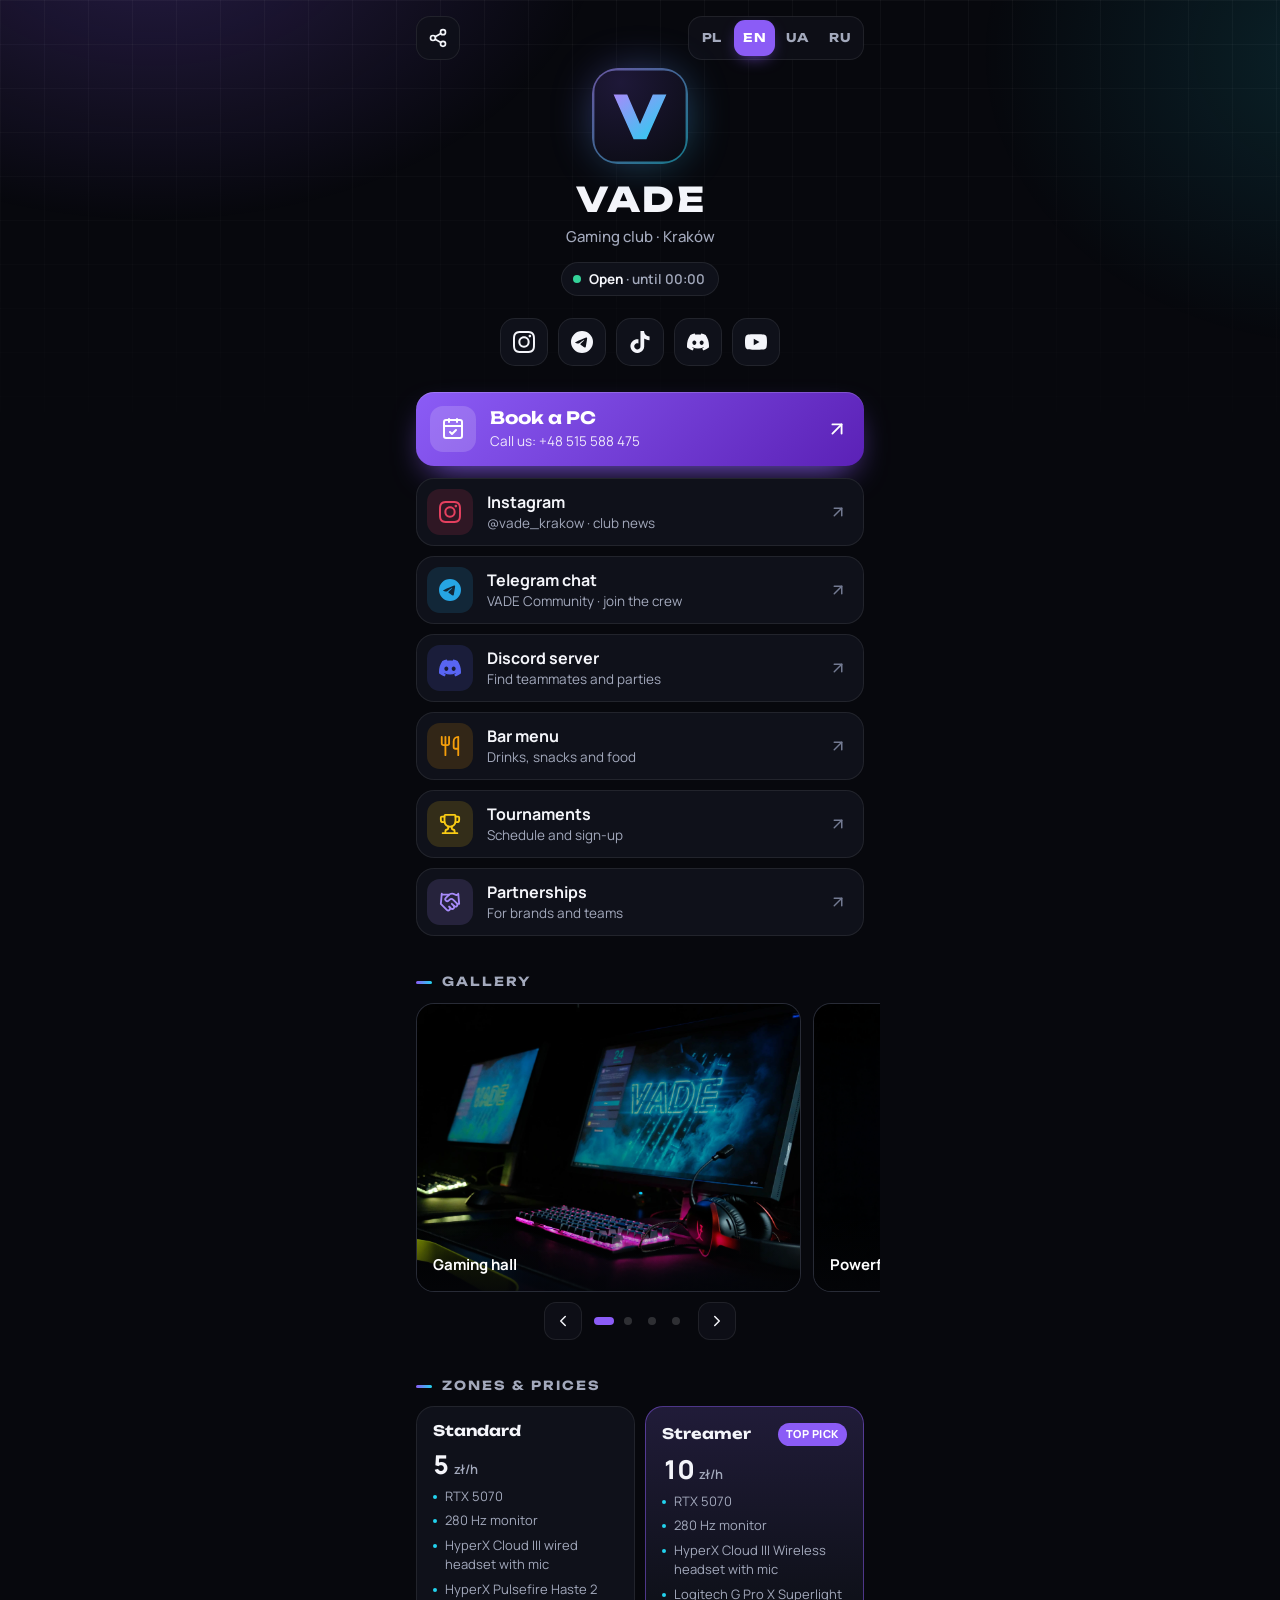
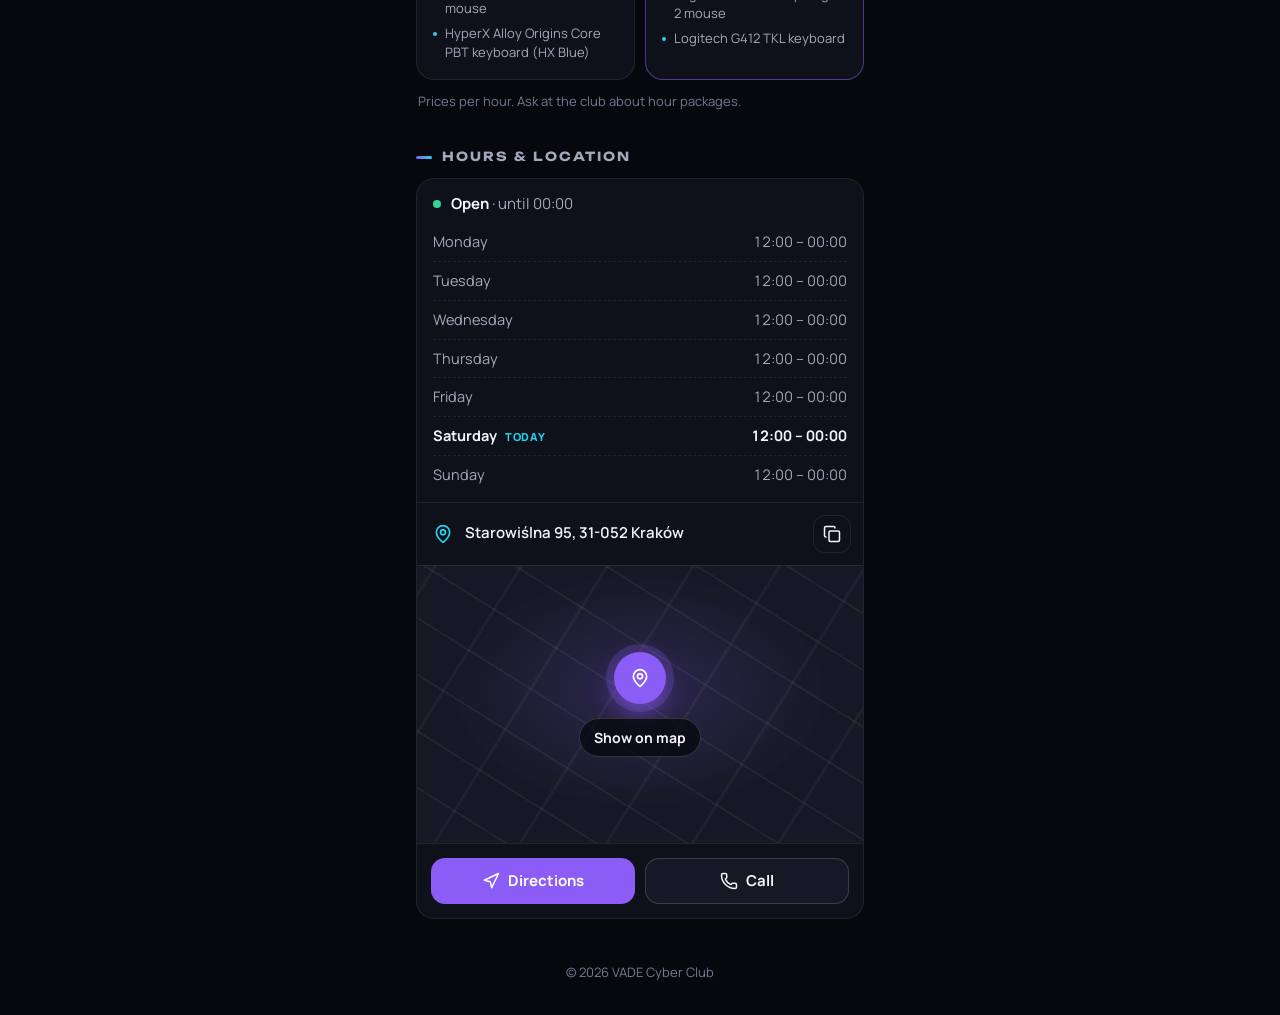
==== vade/index.html @ c02c7062 "Update README, HTML, and CSS for full site button; modify domain links and add club video" ====
<!doctype html>
<html lang="pl">
<head>
  <meta charset="utf-8">
  <meta name="viewport" content="width=device-width, initial-scale=1, viewport-fit=cover">

  <!-- Назва й опис для Google та прев'ю посилань — польською, основною мовою сайту.
       Після вибору іншої мови назва вкладки змінюється сама (тексти — у config.js).
       Домен: vade-cyberclub.pages.dev (4 місця: canonical, og:url, og:image, twitter:image) -->
  <title>VADE Cyber Club — klub gamingowy w Krakowie</title>
  <meta name="description" content="VADE Cyber Club — gaming, e-sport i rywalizacja w centrum Krakowa. Mocne PC, świetna atmosfera i miejsce stworzone dla graczy. Starowiślna 95, Kraków.">
  <link rel="canonical" href="https://vade-cyberclub.pages.dev/">
  <meta name="theme-color" content="#07080d">
  <meta name="color-scheme" content="dark">

  <!-- Open Graph: прев'ю в Telegram, Instagram, Facebook, Viber. Адреси мають бути повними (https://...) -->
  <meta property="og:type" content="website">
  <meta property="og:site_name" content="VADE Cyber Club">
  <meta property="og:locale" content="pl_PL">
  <meta property="og:locale:alternate" content="en_GB">
  <meta property="og:locale:alternate" content="uk_UA">
  <meta property="og:locale:alternate" content="ru_RU">
  <meta property="og:title" content="VADE Cyber Club — klub gamingowy w Krakowie">
  <meta property="og:description" content="Gaming, e-sport i rywalizacja w centrum Krakowa. Mocne PC i świetna atmosfera. Starowiślna 95, Kraków.">
  <meta property="og:url" content="https://vade-cyberclub.pages.dev/">
  <meta property="og:image" content="https://vade-cyberclub.pages.dev/assets/og-image.png">
  <meta property="og:image:width" content="1200">
  <meta property="og:image:height" content="630">
  <meta property="og:image:alt" content="VADE Cyber Club · Kraków, Starowiślna 95">
  <meta name="twitter:card" content="summary_large_image">
  <meta name="twitter:title" content="VADE Cyber Club — klub gamingowy w Krakowie">
  <meta name="twitter:description" content="Gaming, e-sport i rywalizacja w centrum Krakowa. Mocne PC i świetna atmosfera. Starowiślna 95, Kraków.">
  <meta name="twitter:image" content="https://vade-cyberclub.pages.dev/assets/og-image.png">

  <link rel="icon" href="assets/favicon.svg" type="image/svg+xml">
  <link rel="icon" href="assets/favicon-32.png" type="image/png" sizes="32x32">
  <link rel="apple-touch-icon" href="assets/apple-touch-icon.png">

  <!-- PWA: сторінку можна «встановити» на телефон як застосунок, вона відкривається й без інтернету (sw.js) -->
  <link rel="manifest" href="manifest.json">
  <meta name="application-name" content="VADE">
  <meta name="mobile-web-app-capable" content="yes">
  <meta name="apple-mobile-web-app-capable" content="yes">
  <meta name="apple-mobile-web-app-title" content="VADE">
  <meta name="apple-mobile-web-app-status-bar-style" content="black">

  <link rel="preconnect" href="https://fonts.googleapis.com">
  <link rel="preconnect" href="https://fonts.gstatic.com" crossorigin>
  <link rel="stylesheet" href="https://fonts.googleapis.com/css2?family=Manrope:wght@400;500;600;700;800&family=Unbounded:wght@600;700;800&display=swap">
  <link rel="stylesheet" href="styles.css">

  <script src="config.js" defer></script>
  <script src="app.js" defer></script>
</head>
<body>
  <!-- Іконки: Simple Icons (CC0) та Lucide (ISC) -->
  <svg class="sprite" xmlns="http://www.w3.org/2000/svg" aria-hidden="true" focusable="false">
    <symbol id="i-discord" viewBox="0 0 24 24"><path fill="currentColor" d="M20.317 4.3698a19.7913 19.7913 0 00-4.8851-1.5152.0741.0741 0 00-.0785.0371c-.211.3753-.4447.8648-.6083 1.2495-1.8447-.2762-3.68-.2762-5.4868 0-.1636-.3933-.4058-.8742-.6177-1.2495a.077.077 0 00-.0785-.037 19.7363 19.7363 0 00-4.8852 1.515.0699.0699 0 00-.0321.0277C.5334 9.0458-.319 13.5799.0992 18.0578a.0824.0824 0 00.0312.0561c2.0528 1.5076 4.0413 2.4228 5.9929 3.0294a.0777.0777 0 00.0842-.0276c.4616-.6304.8731-1.2952 1.226-1.9942a.076.076 0 00-.0416-.1057c-.6528-.2476-1.2743-.5495-1.8722-.8923a.077.077 0 01-.0076-.1277c.1258-.0943.2517-.1923.3718-.2914a.0743.0743 0 01.0776-.0105c3.9278 1.7933 8.18 1.7933 12.0614 0a.0739.0739 0 01.0785.0095c.1202.099.246.1981.3728.2924a.077.077 0 01-.0066.1276 12.2986 12.2986 0 01-1.873.8914.0766.0766 0 00-.0407.1067c.3604.698.7719 1.3628 1.225 1.9932a.076.076 0 00.0842.0286c1.961-.6067 3.9495-1.5219 6.0023-3.0294a.077.077 0 00.0313-.0552c.5004-5.177-.8382-9.6739-3.5485-13.6604a.061.061 0 00-.0312-.0286zM8.02 15.3312c-1.1825 0-2.1569-1.0857-2.1569-2.419 0-1.3332.9555-2.4189 2.157-2.4189 1.2108 0 2.1757 1.0952 2.1568 2.419 0 1.3332-.9555 2.4189-2.1569 2.4189zm7.9748 0c-1.1825 0-2.1569-1.0857-2.1569-2.419 0-1.3332.9554-2.4189 2.1569-2.4189 1.2108 0 2.1757 1.0952 2.1568 2.419 0 1.3332-.946 2.4189-2.1568 2.4189Z"/></symbol>
    <symbol id="i-facebook" viewBox="0 0 24 24"><path fill="currentColor" d="M9.101 23.691v-7.98H6.627v-3.667h2.474v-1.58c0-4.085 1.848-5.978 5.858-5.978.401 0 .955.042 1.468.103a8.68 8.68 0 0 1 1.141.195v3.325a8.623 8.623 0 0 0-.653-.036 26.805 26.805 0 0 0-.733-.009c-.707 0-1.259.096-1.675.309a1.686 1.686 0 0 0-.679.622c-.258.42-.374.995-.374 1.752v1.297h3.919l-.386 2.103-.287 1.564h-3.246v8.245C19.396 23.238 24 18.179 24 12.044c0-6.627-5.373-12-12-12s-12 5.373-12 12c0 5.628 3.874 10.35 9.101 11.647Z"/></symbol>
    <symbol id="i-instagram" viewBox="0 0 24 24"><path fill="currentColor" d="M7.0301.084c-1.2768.0602-2.1487.264-2.911.5634-.7888.3075-1.4575.72-2.1228 1.3877-.6652.6677-1.075 1.3368-1.3802 2.127-.2954.7638-.4956 1.6365-.552 2.914-.0564 1.2775-.0689 1.6882-.0626 4.947.0062 3.2586.0206 3.6671.0825 4.9473.061 1.2765.264 2.1482.5635 2.9107.308.7889.72 1.4573 1.388 2.1228.6679.6655 1.3365 1.0743 2.1285 1.38.7632.295 1.6361.4961 2.9134.552 1.2773.056 1.6884.069 4.9462.0627 3.2578-.0062 3.668-.0207 4.9478-.0814 1.28-.0607 2.147-.2652 2.9098-.5633.7889-.3086 1.4578-.72 2.1228-1.3881.665-.6682 1.0745-1.3378 1.3795-2.1284.2957-.7632.4966-1.636.552-2.9124.056-1.2809.0692-1.6898.063-4.948-.0063-3.2583-.021-3.6668-.0817-4.9465-.0607-1.2797-.264-2.1487-.5633-2.9117-.3084-.7889-.72-1.4568-1.3876-2.1228C21.2982 1.33 20.628.9208 19.8378.6165 19.074.321 18.2017.1197 16.9244.0645 15.6471.0093 15.236-.005 11.977.0014 8.718.0076 8.31.0215 7.0301.0839m.1402 21.6932c-1.17-.0509-1.8053-.2453-2.2287-.408-.5606-.216-.96-.4771-1.3819-.895-.422-.4178-.6811-.8186-.9-1.378-.1644-.4234-.3624-1.058-.4171-2.228-.0595-1.2645-.072-1.6442-.079-4.848-.007-3.2037.0053-3.583.0607-4.848.05-1.169.2456-1.805.408-2.2282.216-.5613.4762-.96.895-1.3816.4188-.4217.8184-.6814 1.3783-.9003.423-.1651 1.0575-.3614 2.227-.4171 1.2655-.06 1.6447-.072 4.848-.079 3.2033-.007 3.5835.005 4.8495.0608 1.169.0508 1.8053.2445 2.228.408.5608.216.96.4754 1.3816.895.4217.4194.6816.8176.9005 1.3787.1653.4217.3617 1.056.4169 2.2263.0602 1.2655.0739 1.645.0796 4.848.0058 3.203-.0055 3.5834-.061 4.848-.051 1.17-.245 1.8055-.408 2.2294-.216.5604-.4763.96-.8954 1.3814-.419.4215-.8181.6811-1.3783.9-.4224.1649-1.0577.3617-2.2262.4174-1.2656.0595-1.6448.072-4.8493.079-3.2045.007-3.5825-.006-4.848-.0608M16.953 5.5864A1.44 1.44 0 1 0 18.39 4.144a1.44 1.44 0 0 0-1.437 1.4424M5.8385 12.012c.0067 3.4032 2.7706 6.1557 6.173 6.1493 3.4026-.0065 6.157-2.7701 6.1506-6.1733-.0065-3.4032-2.771-6.1565-6.174-6.1498-3.403.0067-6.156 2.771-6.1496 6.1738M8 12.0077a4 4 0 1 1 4.008 3.9921A3.9996 3.9996 0 0 1 8 12.0077"/></symbol>
    <symbol id="i-telegram" viewBox="0 0 24 24"><path fill="currentColor" d="M11.944 0A12 12 0 0 0 0 12a12 12 0 0 0 12 12 12 12 0 0 0 12-12A12 12 0 0 0 12 0a12 12 0 0 0-.056 0zm4.962 7.224c.1-.002.321.023.465.14a.506.506 0 0 1 .171.325c.016.093.036.306.02.472-.18 1.898-.962 6.502-1.36 8.627-.168.9-.499 1.201-.82 1.23-.696.065-1.225-.46-1.9-.902-1.056-.693-1.653-1.124-2.678-1.8-1.185-.78-.417-1.21.258-1.91.177-.184 3.247-2.977 3.307-3.23.007-.032.014-.15-.056-.212s-.174-.041-.249-.024c-.106.024-1.793 1.14-5.061 3.345-.48.33-.913.49-1.302.48-.428-.008-1.252-.241-1.865-.44-.752-.245-1.349-.374-1.297-.789.027-.216.325-.437.893-.663 3.498-1.524 5.83-2.529 6.998-3.014 3.332-1.386 4.025-1.627 4.476-1.635z"/></symbol>
    <symbol id="i-tiktok" viewBox="0 0 24 24"><path fill="currentColor" d="M12.525.02c1.31-.02 2.61-.01 3.91-.02.08 1.53.63 3.09 1.75 4.17 1.12 1.11 2.7 1.62 4.24 1.79v4.03c-1.44-.05-2.89-.35-4.2-.97-.57-.26-1.1-.59-1.62-.93-.01 2.92.01 5.84-.02 8.75-.08 1.4-.54 2.79-1.35 3.94-1.31 1.92-3.58 3.17-5.91 3.21-1.43.08-2.86-.31-4.08-1.03-2.02-1.19-3.44-3.37-3.65-5.71-.02-.5-.03-1-.01-1.49.18-1.9 1.12-3.72 2.58-4.96 1.66-1.44 3.98-2.13 6.15-1.72.02 1.48-.04 2.96-.04 4.44-.99-.32-2.15-.23-3.02.37-.63.41-1.11 1.04-1.36 1.75-.21.51-.15 1.07-.14 1.61.24 1.64 1.82 3.02 3.5 2.87 1.12-.01 2.19-.66 2.77-1.61.19-.33.4-.67.41-1.06.1-1.79.06-3.57.07-5.36.01-4.03-.01-8.05.02-12.07z"/></symbol>
    <symbol id="i-viber" viewBox="0 0 24 24"><path fill="currentColor" d="M11.4 0C9.473.028 5.333.344 3.02 2.467 1.302 4.187.696 6.7.633 9.817.57 12.933.488 18.776 6.12 20.36h.003l-.004 2.416s-.037.977.61 1.177c.777.242 1.234-.5 1.98-1.302.407-.44.972-1.084 1.397-1.58 3.85.326 6.812-.416 7.15-.525.776-.252 5.176-.816 5.892-6.657.74-6.02-.36-9.83-2.34-11.546-.596-.55-3.006-2.3-8.375-2.323 0 0-.395-.025-1.037-.017zm.058 1.693c.545-.004.88.017.88.017 4.542.02 6.717 1.388 7.222 1.846 1.675 1.435 2.53 4.868 1.906 9.897v.002c-.604 4.878-4.174 5.184-4.832 5.395-.28.09-2.882.737-6.153.524 0 0-2.436 2.94-3.197 3.704-.12.12-.26.167-.352.144-.13-.033-.166-.188-.165-.414l.02-4.018c-4.762-1.32-4.485-6.292-4.43-8.895.054-2.604.543-4.738 1.996-6.173 1.96-1.773 5.474-2.018 7.11-2.03zm.38 2.602c-.167 0-.303.135-.304.302 0 .167.133.303.3.305 1.624.01 2.946.537 4.028 1.592 1.073 1.046 1.62 2.468 1.633 4.334.002.167.14.3.307.3.166-.002.3-.138.3-.304-.014-1.984-.618-3.596-1.816-4.764-1.19-1.16-2.692-1.753-4.447-1.765zm-3.96.695c-.19-.032-.4.005-.616.117l-.01.002c-.43.247-.816.562-1.146.932-.002.004-.006.004-.008.008-.267.323-.42.638-.46.948-.008.046-.01.093-.007.14 0 .136.022.27.065.4l.013.01c.135.48.473 1.276 1.205 2.604.42.768.903 1.5 1.446 2.186.27.344.56.673.87.984l.132.132c.31.308.64.6.984.87.686.543 1.418 1.027 2.186 1.447 1.328.733 2.126 1.07 2.604 1.206l.01.014c.13.042.265.064.402.063.046.002.092 0 .138-.008.31-.036.627-.19.948-.46.004 0 .003-.002.008-.005.37-.33.683-.72.93-1.148l.003-.01c.225-.432.15-.842-.18-1.12-.004 0-.698-.58-1.037-.83-.36-.255-.73-.492-1.113-.71-.51-.285-1.032-.106-1.248.174l-.447.564c-.23.283-.657.246-.657.246-3.12-.796-3.955-3.955-3.955-3.955s-.037-.426.248-.656l.563-.448c.277-.215.456-.737.17-1.248-.217-.383-.454-.756-.71-1.115-.25-.34-.826-1.033-.83-1.035-.137-.165-.31-.265-.502-.297zm4.49.88c-.158.002-.29.124-.3.282-.01.167.115.312.282.324 1.16.085 2.017.466 2.645 1.15.63.688.93 1.524.906 2.57-.002.168.13.306.3.31.166.003.305-.13.31-.297.025-1.175-.334-2.193-1.067-2.994-.74-.81-1.777-1.253-3.05-1.346h-.024zm.463 1.63c-.16.002-.29.127-.3.287-.008.167.12.31.288.32.523.028.875.175 1.113.422.24.245.388.62.416 1.164.01.167.15.295.318.287.167-.008.295-.15.287-.317-.03-.644-.215-1.178-.58-1.557-.367-.378-.893-.574-1.52-.607h-.018z"/></symbol>
    <symbol id="i-whatsapp" viewBox="0 0 24 24"><path fill="currentColor" d="M17.472 14.382c-.297-.149-1.758-.867-2.03-.967-.273-.099-.471-.148-.67.15-.197.297-.767.966-.94 1.164-.173.199-.347.223-.644.075-.297-.15-1.255-.463-2.39-1.475-.883-.788-1.48-1.761-1.653-2.059-.173-.297-.018-.458.13-.606.134-.133.298-.347.446-.52.149-.174.198-.298.298-.497.099-.198.05-.371-.025-.52-.075-.149-.669-1.612-.916-2.207-.242-.579-.487-.5-.669-.51-.173-.008-.371-.01-.57-.01-.198 0-.52.074-.792.372-.272.297-1.04 1.016-1.04 2.479 0 1.462 1.065 2.875 1.213 3.074.149.198 2.096 3.2 5.077 4.487.709.306 1.262.489 1.694.625.712.227 1.36.195 1.871.118.571-.085 1.758-.719 2.006-1.413.248-.694.248-1.289.173-1.413-.074-.124-.272-.198-.57-.347m-5.421 7.403h-.004a9.87 9.87 0 01-5.031-1.378l-.361-.214-3.741.982.998-3.648-.235-.374a9.86 9.86 0 01-1.51-5.26c.001-5.45 4.436-9.884 9.888-9.884 2.64 0 5.122 1.03 6.988 2.898a9.825 9.825 0 012.893 6.994c-.003 5.45-4.437 9.884-9.885 9.884m8.413-18.297A11.815 11.815 0 0012.05 0C5.495 0 .16 5.335.157 11.892c0 2.096.547 4.142 1.588 5.945L.057 24l6.305-1.654a11.882 11.882 0 005.683 1.448h.005c6.554 0 11.89-5.335 11.893-11.893a11.821 11.821 0 00-3.48-8.413Z"/></symbol>
    <symbol id="i-x" viewBox="0 0 24 24"><path fill="currentColor" d="M18.901 1.153h3.68l-8.04 9.19L24 22.846h-7.406l-5.8-7.584-6.638 7.584H.474l8.6-9.83L0 1.154h7.594l5.243 6.932ZM17.61 20.644h2.039L6.486 3.24H4.298Z"/></symbol>
    <symbol id="i-youtube" viewBox="0 0 24 24"><path fill="currentColor" d="M23.498 6.186a3.016 3.016 0 0 0-2.122-2.136C19.505 3.545 12 3.545 12 3.545s-7.505 0-9.377.505A3.017 3.017 0 0 0 .502 6.186C0 8.07 0 12 0 12s0 3.93.502 5.814a3.016 3.016 0 0 0 2.122 2.136c1.871.505 9.376.505 9.376.505s7.505 0 9.377-.505a3.015 3.015 0 0 0 2.122-2.136C24 15.93 24 12 24 12s0-3.93-.502-5.814zM9.545 15.568V8.432L15.818 12l-6.273 3.568z"/></symbol>
    <symbol id="i-arrow-up-right" viewBox="0 0 24 24" fill="none" stroke="currentColor" stroke-width="2" stroke-linecap="round" stroke-linejoin="round"><path d="M7 7h10v10"/> <path d="M7 17 17 7"/></symbol>
    <symbol id="i-calendar-check" viewBox="0 0 24 24" fill="none" stroke="currentColor" stroke-width="2" stroke-linecap="round" stroke-linejoin="round"><path d="M8 2v3"/> <path d="M16 2v3"/> <rect x="3" y="3" width="18" height="18" rx="2"/> <path d="M3 9h18"/> <path d="m9 15 2 2 4-4"/></symbol>
    <symbol id="i-check" viewBox="0 0 24 24" fill="none" stroke="currentColor" stroke-width="2" stroke-linecap="round" stroke-linejoin="round"><path d="M20 6 9 17l-5-5"/></symbol>
    <symbol id="i-chevron-left" viewBox="0 0 24 24" fill="none" stroke="currentColor" stroke-width="2" stroke-linecap="round" stroke-linejoin="round"><path d="m15 18-6-6 6-6"/></symbol>
    <symbol id="i-chevron-right" viewBox="0 0 24 24" fill="none" stroke="currentColor" stroke-width="2" stroke-linecap="round" stroke-linejoin="round"><path d="m9 18 6-6-6-6"/></symbol>
    <symbol id="i-clock" viewBox="0 0 24 24" fill="none" stroke="currentColor" stroke-width="2" stroke-linecap="round" stroke-linejoin="round"><circle cx="12" cy="12" r="10"/> <path d="M12 6v6l4 2"/></symbol>
    <symbol id="i-cookie" viewBox="0 0 24 24" fill="none" stroke="currentColor" stroke-width="2" stroke-linecap="round" stroke-linejoin="round"><path d="M11 17h.01"/> <path d="M11.496 2c.324-.016.558.292.529.615a4 4 0 004.235 4.368.713.713 0 01.758.757 4 4 0 004.366 4.237c.323-.03.63.204.614.527a10 10 0 01-2.915 6.566A1 1 0 114.93 4.918 10 10 0 0111.496 2"/> <path d="M12 12h.01"/> <path d="M16 16h.01"/> <path d="M16 3h.01"/> <path d="M21 4h.01"/> <path d="M21 8h.01"/> <path d="M7 14h.01"/> <path d="M9 8h.01"/></symbol>
    <symbol id="i-copy" viewBox="0 0 24 24" fill="none" stroke="currentColor" stroke-width="2" stroke-linecap="round" stroke-linejoin="round"><rect width="14" height="14" x="8" y="8" rx="2" ry="2"/> <path d="M4 16c-1.1 0-2-.9-2-2V4c0-1.1.9-2 2-2h10c1.1 0 2 .9 2 2"/></symbol>
    <symbol id="i-download" viewBox="0 0 24 24" fill="none" stroke="currentColor" stroke-width="2" stroke-linecap="round" stroke-linejoin="round"><path d="M12 15V3"/> <path d="M21 15v4a2 2 0 0 1-2 2H5a2 2 0 0 1-2-2v-4"/> <path d="m7 10 5 5 5-5"/></symbol>
    <symbol id="i-gamepad-2" viewBox="0 0 24 24" fill="none" stroke="currentColor" stroke-width="2" stroke-linecap="round" stroke-linejoin="round"><line x1="6" x2="10" y1="11" y2="11"/> <line x1="8" x2="8" y1="9" y2="13"/> <line x1="15" x2="15.01" y1="12" y2="12"/> <line x1="18" x2="18.01" y1="10" y2="10"/> <path d="M17.32 5H6.68a4 4 0 0 0-3.978 3.59c-.006.052-.01.101-.017.152C2.604 9.416 2 14.456 2 16a3 3 0 0 0 3 3c1 0 1.5-.5 2-1l1.414-1.414A2 2 0 0 1 9.828 16h4.344a2 2 0 0 1 1.414.586L17 18c.5.5 1 1 2 1a3 3 0 0 0 3-3c0-1.545-.604-6.584-.685-7.258-.007-.05-.011-.1-.017-.151A4 4 0 0 0 17.32 5z"/></symbol>
    <symbol id="i-handshake" viewBox="0 0 24 24" fill="none" stroke="currentColor" stroke-width="2" stroke-linecap="round" stroke-linejoin="round"><path d="m11 17 2 2a1 1 0 1 0 3-3"/> <path d="m14 14 2.5 2.5a1 1 0 1 0 3-3l-3.88-3.88a3 3 0 0 0-4.24 0l-.88.88a1 1 0 1 1-3-3l2.81-2.81a5.79 5.79 0 0 1 7.06-.87l.47.28a2 2 0 0 0 1.42.25L21 4"/> <path d="m21 3 1 11h-2"/> <path d="M3 3 2 14l6.5 6.5a1 1 0 1 0 3-3"/> <path d="M3 4h8"/></symbol>
    <symbol id="i-globe" viewBox="0 0 24 24" fill="none" stroke="currentColor" stroke-width="2" stroke-linecap="round" stroke-linejoin="round"><circle cx="12" cy="12" r="10"/> <path d="M12 2a14.5 14.5 0 0 0 0 20 14.5 14.5 0 0 0 0-20"/> <path d="M2 12h20"/></symbol>
    <symbol id="i-link" viewBox="0 0 24 24" fill="none" stroke="currentColor" stroke-width="2" stroke-linecap="round" stroke-linejoin="round"><path d="M10 13a5 5 0 0 0 7.54.54l3-3a5 5 0 0 0-7.07-7.07l-1.72 1.71"/> <path d="M14 11a5 5 0 0 0-7.54-.54l-3 3a5 5 0 0 0 7.07 7.07l1.71-1.71"/></symbol>
    <symbol id="i-map-pin" viewBox="0 0 24 24" fill="none" stroke="currentColor" stroke-width="2" stroke-linecap="round" stroke-linejoin="round"><path d="M20 10c0 4.993-5.539 10.193-7.399 11.799a1 1 0 0 1-1.202 0C9.539 20.193 4 14.993 4 10a8 8 0 0 1 16 0"/> <circle cx="12" cy="10" r="3"/></symbol>
    <symbol id="i-monitor" viewBox="0 0 24 24" fill="none" stroke="currentColor" stroke-width="2" stroke-linecap="round" stroke-linejoin="round"><rect width="20" height="14" x="2" y="3" rx="2"/> <line x1="8" x2="16" y1="21" y2="21"/> <line x1="12" x2="12" y1="17" y2="21"/></symbol>
    <symbol id="i-navigation" viewBox="0 0 24 24" fill="none" stroke="currentColor" stroke-width="2" stroke-linecap="round" stroke-linejoin="round"><polygon points="3 11 22 2 13 21 11 13 3 11"/></symbol>
    <symbol id="i-phone" viewBox="0 0 24 24" fill="none" stroke="currentColor" stroke-width="2" stroke-linecap="round" stroke-linejoin="round"><path d="M13.832 16.568a1 1 0 0 0 1.213-.303l.355-.465A2 2 0 0 1 17 15h3a2 2 0 0 1 2 2v3a2 2 0 0 1-2 2A18 18 0 0 1 2 4a2 2 0 0 1 2-2h3a2 2 0 0 1 2 2v3a2 2 0 0 1-.8 1.6l-.468.351a1 1 0 0 0-.292 1.233 14 14 0 0 0 6.392 6.384"/></symbol>
    <symbol id="i-qr-code" viewBox="0 0 24 24" fill="none" stroke="currentColor" stroke-width="2" stroke-linecap="round" stroke-linejoin="round"><rect width="5" height="5" x="3" y="3" rx="1"/> <rect width="5" height="5" x="16" y="3" rx="1"/> <rect width="5" height="5" x="3" y="16" rx="1"/> <path d="M21 16h-3a2 2 0 0 0-2 2v3"/> <path d="M21 21v.01"/> <path d="M12 7v3a2 2 0 0 1-2 2H7"/> <path d="M3 12h.01"/> <path d="M12 3h.01"/> <path d="M12 16v.01"/> <path d="M16 12h1"/> <path d="M21 12v.01"/> <path d="M12 21v-1"/></symbol>
    <symbol id="i-send" viewBox="0 0 24 24" fill="none" stroke="currentColor" stroke-width="2" stroke-linecap="round" stroke-linejoin="round"><path d="M14.536 21.686a.5.5 0 0 0 .937-.024l6.5-19a.496.496 0 0 0-.635-.635l-19 6.5a.5.5 0 0 0-.024.937l7.93 3.18a2 2 0 0 1 1.112 1.11z"/> <path d="m21.854 2.147-10.94 10.939"/></symbol>
    <symbol id="i-share-2" viewBox="0 0 24 24" fill="none" stroke="currentColor" stroke-width="2" stroke-linecap="round" stroke-linejoin="round"><circle cx="18" cy="5" r="3"/> <circle cx="6" cy="12" r="3"/> <circle cx="18" cy="19" r="3"/> <line x1="8.59" x2="15.42" y1="13.51" y2="17.49"/> <line x1="15.41" x2="8.59" y1="6.51" y2="10.49"/></symbol>
    <symbol id="i-trophy" viewBox="0 0 24 24" fill="none" stroke="currentColor" stroke-width="2" stroke-linecap="round" stroke-linejoin="round"><path d="M10 14.66V17a1 1 0 0 1-1 1 2 2 0 0 0-2 2v2"/> <path d="M14 14.66V17a1 1 0 0 0 1 1 2 2 0 0 1 2 2v2"/> <path d="M17.916 10H19.5A2.5 2.5 0 0 0 22 7.5V5a1 1 0 0 0-1-1h-3"/> <path d="M4 22h16"/> <path d="M6 9a6 6 0 0 0 12 0V3a1 1 0 0 0-1-1H7a1 1 0 0 0-1 1z"/> <path d="M6.084 10H4.5A2.5 2.5 0 0 1 2 7.5V5a1 1 0 0 1 1-1h3"/></symbol>
    <symbol id="i-utensils" viewBox="0 0 24 24" fill="none" stroke="currentColor" stroke-width="2" stroke-linecap="round" stroke-linejoin="round"><path d="M3 2v7c0 1.1.9 2 2 2h4a2 2 0 0 0 2-2V2"/> <path d="M7 2v20"/> <path d="M21 15V2a5 5 0 0 0-5 5v6c0 1.1.9 2 2 2h3Zm0 0v7"/></symbol>
    <symbol id="i-close" viewBox="0 0 24 24" fill="none" stroke="currentColor" stroke-width="2" stroke-linecap="round" stroke-linejoin="round"><path d="M18 6 6 18"/> <path d="m6 6 12 12"/></symbol>
  </svg>
  <div class="bg" aria-hidden="true"></div>

  <div class="page">
    <header class="hero">
      <!-- Верхня панель: «Поділитися» та перемикач мов (кнопки мов створює app.js зі списку languages у config.js) -->
      <div class="topbar">
        <button class="icon-btn" type="button" id="shareBtn" aria-label="Udostępnij stronę" hidden><svg class="ico" aria-hidden="true"><use href="#i-share-2"></use></svg></button>
        <div class="lang-switch" id="langSwitch" role="group" aria-label="Język" hidden></div>
      </div>
      <div class="hero__body" id="hero"></div>
    </header>
    <main id="main">
      <noscript><p class="noscript">Włącz JavaScript, aby zobaczyć wszystkie linki. · Enable JavaScript to see all links.</p></noscript>
    </main>
    <footer class="footer" id="footer"></footer>
  </div>

  <div class="consent" id="consent" role="region" aria-label="Ustawienia cookie" hidden></div>
  <dialog class="sheet" id="share" aria-labelledby="shareTitle"></dialog>
  <div class="toast" id="toast" role="status" aria-live="polite"></div>
</body>
</html>
---- vade/styles.css ----
/* VADE — стилі сторінки. Кольори бренду задаються в config.js → theme */

:root {
  --bg: #07080d;
  --surface: #0f111a;
  --surface-2: #161925;
  --surface-3: #1e2232;
  --border: rgba(255, 255, 255, 0.08);
  --border-strong: rgba(255, 255, 255, 0.16);
  --text: #f4f5fa;
  --muted: #a3a9bc;
  --faint: #737a91;
  --accent: #8b5cf6;
  --accent-deep: #5b21b6;
  --accent-2: #22d3ee;
  --ok: #34d399;
  --bad: #f87171;
  --radius: 18px;
  --font-display: "Unbounded", "Segoe UI", system-ui, sans-serif;
  --font-body: "Manrope", system-ui, -apple-system, "Segoe UI", Roboto, sans-serif;
  color-scheme: dark;
}

*,
*::before,
*::after {
  box-sizing: border-box;
}

html {
  -webkit-text-size-adjust: 100%;
  text-size-adjust: 100%;
}

body {
  margin: 0;
  min-height: 100vh;
  min-height: 100dvh;
  background: var(--bg);
  color: var(--text);
  font: 400 16px/1.5 var(--font-body);
  -webkit-font-smoothing: antialiased;
  -webkit-tap-highlight-color: transparent;
  overflow-x: hidden;
}

[hidden] {
  display: none !important;
}

img {
  max-width: 100%;
}

button {
  font: inherit;
  color: inherit;
}

:focus-visible {
  outline: 2px solid var(--accent-2);
  outline-offset: 3px;
}

.ico {
  display: block;
  flex: none;
  width: 20px;
  height: 20px;
}

.sprite {
  position: absolute;
  width: 0;
  height: 0;
  overflow: hidden;
}

/* ---------- Фон ---------- */

.bg {
  position: fixed;
  inset: 0;
  z-index: -1;
  pointer-events: none;
  background:
    radial-gradient(640px 420px at 12% -8%, rgba(139, 92, 246, 0.24), transparent 70%),
    radial-gradient(520px 420px at 105% 6%, rgba(34, 211, 238, 0.13), transparent 70%);
  background:
    radial-gradient(640px 420px at 12% -8%, color-mix(in srgb, var(--accent) 24%, transparent), transparent 70%),
    radial-gradient(520px 420px at 105% 6%, color-mix(in srgb, var(--accent-2) 13%, transparent), transparent 70%);
}

.bg::after {
  content: "";
  position: absolute;
  inset: 0;
  background-image:
    linear-gradient(rgba(255, 255, 255, 0.035) 1px, transparent 1px),
    linear-gradient(90deg, rgba(255, 255, 255, 0.035) 1px, transparent 1px);
  background-size: 44px 44px;
  -webkit-mask-image: linear-gradient(to bottom, #000, transparent 55%);
  mask-image: linear-gradient(to bottom, #000, transparent 55%);
}

/* ---------- Каркас ---------- */

.page {
  position: relative;
  max-width: 480px;
  margin: 0 auto;
  padding: 16px 16px calc(32px + env(safe-area-inset-bottom));
}

.rise {
  animation: rise 0.6s cubic-bezier(0.2, 0.7, 0.2, 1) both;
  animation-delay: calc(var(--i, 0) * 70ms);
}

@keyframes rise {
  from {
    opacity: 0;
    transform: translateY(12px);
  }
}

/* Після зміни мови блоки не «виїжджають» удруге */
.no-anim .rise {
  animation: none;
}

/* ---------- Кнопки ---------- */

.icon-btn {
  display: inline-grid;
  place-items: center;
  flex: none;
  width: 44px;
  height: 44px;
  padding: 0;
  border: 1px solid var(--border);
  border-radius: 14px;
  background: rgba(15, 17, 26, 0.8);
  color: var(--text);
  cursor: pointer;
  -webkit-backdrop-filter: blur(8px);
  backdrop-filter: blur(8px);
  transition: background 0.15s, border-color 0.15s, transform 0.15s;
}

.icon-btn:hover {
  background: var(--surface-2);
  border-color: var(--border-strong);
}

.icon-btn:active {
  transform: scale(0.94);
}

.icon-btn--sm {
  width: 38px;
  height: 38px;
  border-radius: 12px;
}

.icon-btn--sm .ico {
  width: 18px;
  height: 18px;
}

.btn {
  display: inline-flex;
  align-items: center;
  justify-content: center;
  gap: 8px;
  min-height: 46px;
  padding: 0 18px;
  border: 1px solid transparent;
  border-radius: 14px;
  font-size: 15px;
  font-weight: 700;
  text-decoration: none;
  white-space: nowrap;
  cursor: pointer;
  transition: background 0.15s, border-color 0.15s, color 0.15s, filter 0.15s, transform 0.15s;
}

.btn:active {
  transform: scale(0.97);
}

.btn .ico {
  width: 18px;
  height: 18px;
}

.btn--primary {
  background: var(--accent);
  color: #fff;
}

.btn--primary:hover {
  filter: brightness(1.1);
}

.btn--ghost {
  background: var(--surface-2);
  border-color: var(--border-strong);
  color: var(--text);
}

.btn--ghost:hover {
  background: var(--surface-3);
}

.btn--text {
  padding: 0 12px;
  background: none;
  color: var(--muted);
}

.btn--text:hover {
  color: var(--text);
}

.btn--sm {
  min-height: 38px;
  padding: 0 14px;
  font-size: 14px;
}

/* ---------- Шапка ---------- */

.hero {
  text-align: center;
}

.hero__body {
  padding-top: 8px;
}

/* ---------- Верхня панель: «Поділитися» та перемикач мов ---------- */

.topbar {
  display: flex;
  align-items: center;
  justify-content: space-between;
  gap: 12px;
  min-height: 44px;
}

.lang-switch {
  display: inline-flex;
  gap: 2px;
  margin-left: auto; /* праворуч, навіть якщо кнопки «Поділитися» немає */
  padding: 3px;
  border: 1px solid var(--border);
  border-radius: 14px;
  background: rgba(15, 17, 26, 0.8);
  -webkit-backdrop-filter: blur(8px);
  backdrop-filter: blur(8px);
}

.lang-switch__btn {
  min-width: 40px;
  height: 36px;
  padding: 0 9px;
  border: 0;
  border-radius: 11px;
  background: none;
  color: var(--muted);
  font: 700 12px/1 var(--font-display);
  letter-spacing: 0.06em;
  cursor: pointer;
  transition: background 0.15s, color 0.15s, box-shadow 0.15s;
}

.lang-switch__btn:hover {
  background: var(--surface-2);
  color: var(--text);
}

.lang-switch__btn:active {
  transform: scale(0.94);
}

.lang-switch__btn:focus-visible {
  outline-offset: 1px;
}

.lang-switch__btn[aria-pressed="true"] {
  background: var(--accent);
  box-shadow: 0 6px 18px -8px var(--accent);
  color: #fff;
  cursor: default;
}

.hero__logo {
  position: relative;
  isolation: isolate;
  width: 96px;
  height: 96px;
  margin: 0 auto 18px;
}

.hero__logo::before {
  content: "";
  position: absolute;
  inset: 8px;
  z-index: -1;
  border-radius: 30px;
  background: linear-gradient(135deg, var(--accent), var(--accent-2));
  filter: blur(24px);
  opacity: 0.55;
}

.hero__logo img {
  display: block;
  width: 100%;
  height: 100%;
  border-radius: 26px;
  object-fit: cover;
}

.hero__name {
  margin: 0;
  padding-left: 0.08em; /* компенсує letter-spacing, щоб назва стояла рівно по центру */
  font: 800 34px/1.05 var(--font-display);
  letter-spacing: 0.08em;
}

.hero__tagline {
  margin: 8px 0 0;
  color: var(--muted);
  font-size: 15px;
  font-weight: 500;
}

/* ---------- Статус «Відчинено / Зачинено» ---------- */

.status {
  display: inline-flex;
  align-items: center;
  gap: 8px;
  margin: 14px 0 0;
  padding: 6px 13px 6px 11px;
  border: 1px solid var(--border);
  border-radius: 999px;
  background: var(--surface);
  color: var(--muted);
  font-size: 13.5px;
  font-weight: 600;
}

/* Статус «Otwarte» і бейдж вільних ПК — в один ряд, на вузьких екранах переносяться */
.hero__badges {
  display: flex;
  flex-wrap: wrap;
  justify-content: center;
  gap: 8px;
  margin-top: 14px;
}

.hero__badges .status {
  margin: 0;
}

.status b,
.status-row b {
  color: var(--text);
  font-weight: 700;
}

.status__dot {
  flex: none;
  width: 8px;
  height: 8px;
  border-radius: 50%;
  background: var(--faint);
}

[data-state="open"] .status__dot {
  background: var(--ok);
  animation: ping 2.4s infinite;
}

[data-state="closed"] .status__dot {
  background: var(--bad);
}

@keyframes ping {
  0% {
    box-shadow: 0 0 0 0 rgba(52, 211, 153, 0.45);
  }
  70%,
  100% {
    box-shadow: 0 0 0 7px rgba(52, 211, 153, 0);
  }
}

/* ---------- Соцмережі ---------- */

.socials {
  display: flex;
  flex-wrap: wrap;
  justify-content: center;
  gap: 10px;
  margin: 22px 0 0;
  padding: 0;
  list-style: none;
}

.social {
  display: grid;
  place-items: center;
  width: 48px;
  height: 48px;
  border: 1px solid var(--border);
  border-radius: 15px;
  background: var(--surface);
  color: var(--text);
  transition: transform 0.18s, border-color 0.18s, color 0.18s, background 0.18s;
}

.social .ico {
  width: 22px;
  height: 22px;
}

@media (hover: hover) {
  .social:hover {
    transform: translateY(-2px);
    color: var(--brand);
    border-color: color-mix(in srgb, var(--brand) 55%, transparent);
    background: color-mix(in srgb, var(--brand) 10%, var(--surface));
  }
}

/* ---------- Кнопка трансляції (liveStream.active) ---------- */

.live {
  position: relative;
  display: flex;
  align-items: center;
  gap: 14px;
  margin-top: 26px;
  padding: 12px 16px 12px 12px;
  border: 1px solid rgba(239, 68, 68, 0.55);
  border-radius: var(--radius);
  background: linear-gradient(135deg, rgba(239, 68, 68, 0.22), rgba(239, 68, 68, 0.06));
  color: #fff;
  text-decoration: none;
  animation: live-glow 2s ease-in-out infinite;
  transition: transform 0.15s;
}

.live:hover {
  transform: translateY(-1px);
}

.live:active {
  transform: scale(0.985);
}

/* Поки є трансляція, бронювання йде одразу під нею */
.live + .cta {
  margin-top: 12px;
}

.live__badge {
  display: inline-flex;
  flex: none;
  align-items: center;
  gap: 7px;
  padding: 7px 11px;
  border-radius: 10px;
  background: #ef4444;
  font: 800 11.5px/1 var(--font-display);
  letter-spacing: 0.08em;
  text-transform: uppercase;
}

.live__dot {
  width: 8px;
  height: 8px;
  border-radius: 50%;
  background: #fff;
  animation: live-blink 1.2s ease-in-out infinite;
}

.live__text {
  flex: 1;
  min-width: 0;
}

.live__title {
  display: block;
  font-size: 16px;
  font-weight: 800;
  line-height: 1.3;
}

.live__sub {
  display: block;
  color: rgba(255, 255, 255, 0.75);
  font-size: 13.5px;
}

.live__arrow {
  width: 20px;
  height: 20px;
}

@keyframes live-glow {
  0%,
  100% {
    box-shadow: 0 0 0 0 rgba(239, 68, 68, 0.45);
  }
  50% {
    box-shadow: 0 0 0 6px rgba(239, 68, 68, 0);
  }
}

@keyframes live-blink {
  50% {
    opacity: 0.25;
  }
}

/* ---------- Головна кнопка (бронювання) ---------- */

.cta {
  position: relative;
  overflow: hidden;
  display: flex;
  align-items: center;
  gap: 14px;
  margin-top: 26px;
  padding: 14px 16px 14px 14px;
  border-radius: var(--radius);
  background: linear-gradient(135deg, var(--accent) 0%, var(--accent-deep) 100%);
  box-shadow: 0 14px 34px -14px var(--accent), inset 0 1px 0 rgba(255, 255, 255, 0.18);
  color: #fff;
  text-decoration: none;
  transition: transform 0.15s, box-shadow 0.15s;
}

.cta::after {
  content: "";
  position: absolute;
  inset: 0;
  transform: translateX(-120%);
  background: linear-gradient(100deg, transparent 30%, rgba(255, 255, 255, 0.2) 50%, transparent 70%);
  animation: shine 5s ease-in-out 1.5s infinite;
  pointer-events: none;
}

@keyframes shine {
  0% {
    transform: translateX(-120%);
  }
  30%,
  100% {
    transform: translateX(120%);
  }
}

.cta:hover {
  transform: translateY(-1px);
  box-shadow: 0 18px 40px -14px var(--accent), inset 0 1px 0 rgba(255, 255, 255, 0.18);
}

.cta:active {
  transform: scale(0.985);
}

.cta__icon {
  display: grid;
  place-items: center;
  flex: none;
  width: 46px;
  height: 46px;
  border-radius: 13px;
  background: rgba(255, 255, 255, 0.16);
}

.cta__icon .ico {
  width: 24px;
  height: 24px;
}

.cta__text {
  flex: 1;
  min-width: 0;
  text-align: left;
}

.cta__title {
  display: block;
  font: 700 clamp(15px, 4.4vw, 17px) / 1.25 var(--font-display);
}

.cta__sub {
  display: block;
  margin-top: 3px;
  font-size: 13.5px;
  opacity: 0.88;
}

.cta__arrow {
  width: 22px;
  height: 22px;
}

/* Кнопка «Перейти на повний сайт»: така ж велика, але другим кольором, щоб не конкурувати з бронюванням */
.cta--site {
  background: linear-gradient(135deg, var(--accent-2) 0%, var(--accent) 100%);
  box-shadow: 0 14px 34px -14px var(--accent-2), inset 0 1px 0 rgba(255, 255, 255, 0.18);
}

.cta--site::after {
  display: none;
}

.cta--site:hover {
  box-shadow: 0 18px 40px -14px var(--accent-2), inset 0 1px 0 rgba(255, 255, 255, 0.18);
}

/* Дуже вузькі телефони (iPhone SE тощо): щоб назва кнопки вміщалась в один рядок */
@media (max-width: 359px) {
  .cta {
    gap: 10px;
    padding: 12px;
  }

  .cta__icon {
    width: 42px;
    height: 42px;
  }

  /* найдовший варіант — «Забронировать ПК» */
  .cta__title {
    font-size: 14px;
  }
}

/* ---------- Посилання ---------- */

.links {
  display: grid;
  grid-template-columns: minmax(0, 1fr); /* колонка стискається, і довгий підпис обрізається «…», а не розпирає сторінку */
  gap: 10px;
  margin: 12px 0 0;
  padding: 0;
  list-style: none;
}

.link {
  display: flex;
  align-items: center;
  gap: 14px;
  min-height: 66px;
  padding: 10px 16px 10px 10px;
  border: 1px solid var(--border);
  border-radius: var(--radius);
  background: var(--surface);
  color: var(--text);
  text-decoration: none;
  transition: background 0.15s, border-color 0.15s, transform 0.15s;
}

.link:active {
  transform: scale(0.985);
}

.link__icon {
  display: grid;
  place-items: center;
  flex: none;
  width: 46px;
  height: 46px;
  border-radius: 13px;
  color: var(--c);
  background: rgba(255, 255, 255, 0.06);
  background: color-mix(in srgb, var(--c) 15%, transparent);
}

.link__icon .ico {
  width: 22px;
  height: 22px;
}

.link__body {
  flex: 1;
  min-width: 0;
}

.link__title {
  display: block;
  font-size: 16px;
  font-weight: 700;
  line-height: 1.3;
}

.link__sub {
  display: block;
  overflow: hidden;
  color: var(--muted);
  font-size: 13.5px;
  white-space: nowrap;
  text-overflow: ellipsis;
}

.link__arrow {
  width: 18px;
  height: 18px;
  color: var(--faint);
  transition: transform 0.15s, color 0.15s;
}

@media (hover: hover) {
  .link:hover {
    background: var(--surface-2);
    border-color: var(--border-strong);
  }

  .link:hover .link__arrow {
    color: var(--text);
    transform: translate(2px, -2px);
  }
}

/* ---------- Секції ---------- */

.section {
  margin-top: 40px;
}

.section__title {
  display: flex;
  align-items: center;
  gap: 10px;
  margin: 0 0 14px;
  color: var(--muted);
  font: 700 12.5px/1 var(--font-display);
  letter-spacing: 0.16em;
  text-transform: uppercase;
}

.section__title::before {
  content: "";
  width: 16px;
  height: 3px;
  border-radius: 3px;
  background: linear-gradient(90deg, var(--accent), var(--accent-2));
}

.section__note {
  margin: 12px 2px 0;
  color: var(--faint);
  font-size: 13px;
}

/* ---------- Галерея ---------- */

.carousel__rail {
  position: relative;
  display: flex;
  gap: 12px;
  margin: 0 -16px;
  padding: 0 16px;
  overflow-x: auto;
  scroll-snap-type: x mandatory;
  scroll-padding: 0 16px;
  overscroll-behavior-x: contain;
  scrollbar-width: none;
}

.carousel__rail::-webkit-scrollbar {
  display: none;
}

.slide {
  position: relative;
  flex: 0 0 86%;
  aspect-ratio: 4 / 3;
  margin: 0;
  overflow: hidden;
  border: 1px solid var(--border);
  border-radius: var(--radius);
  background: var(--surface-2);
  scroll-snap-align: center;
}

.slide img {
  display: block;
  width: 100%;
  height: 100%;
  object-fit: cover;
}

.slide figcaption {
  position: absolute;
  inset: auto 0 0;
  padding: 36px 16px 14px;
  background: linear-gradient(transparent, rgba(4, 5, 9, 0.82));
  color: #fff;
  font-size: 15px;
  font-weight: 700;
}

.slide__ph {
  position: absolute;
  inset: 0;
  display: grid;
  place-items: center;
  padding-bottom: 24px;
  color: rgba(255, 255, 255, 0.9);
  background:
    radial-gradient(110% 90% at var(--x, 20%) 0%, rgba(139, 92, 246, 0.55), transparent 60%),
    radial-gradient(90% 80% at 100% 100%, rgba(34, 211, 238, 0.3), transparent 60%),
    var(--surface-3);
  background:
    radial-gradient(110% 90% at var(--x, 20%) 0%, color-mix(in srgb, var(--accent) 55%, transparent), transparent 60%),
    radial-gradient(90% 80% at 100% 100%, color-mix(in srgb, var(--accent-2) 30%, transparent), transparent 60%),
    var(--surface-3);
}

.slide__ph::before {
  content: "";
  position: absolute;
  inset: 0;
  background-image:
    linear-gradient(rgba(255, 255, 255, 0.06) 1px, transparent 1px),
    linear-gradient(90deg, rgba(255, 255, 255, 0.06) 1px, transparent 1px);
  background-size: 28px 28px;
}

.slide__ph .ico {
  position: relative;
  width: 56px;
  height: 56px;
  stroke-width: 1.5;
}

.carousel__nav {
  display: flex;
  align-items: center;
  justify-content: center;
  gap: 10px;
  margin-top: 10px;
}

.dots {
  display: flex;
}

.dot {
  display: grid;
  place-items: center;
  width: 24px;
  height: 24px;
  padding: 0;
  border: 0;
  background: none;
  cursor: pointer;
}

.dot::before {
  content: "";
  width: 8px;
  height: 8px;
  border-radius: 999px;
  background: var(--border-strong);
  transition: width 0.25s, background 0.25s;
}

.dot[aria-current="true"]::before {
  width: 20px;
  background: var(--accent);
}

@media (hover: none) {
  .carousel__arrow {
    display: none;
  }
}

/* ---------- Зони та ціни ---------- */

.zones {
  display: grid;
  grid-template-columns: repeat(auto-fit, minmax(150px, 1fr));
  gap: 10px;
  margin: 0;
  padding: 0;
  list-style: none;
}

.zone {
  display: flex;
  flex-direction: column;
  gap: 10px;
  padding: 16px;
  border: 1px solid var(--border);
  border-radius: var(--radius);
  background: var(--surface);
}

.zone--featured {
  border-color: rgba(139, 92, 246, 0.5);
  border-color: color-mix(in srgb, var(--accent) 50%, transparent);
  background: linear-gradient(180deg, color-mix(in srgb, var(--accent) 14%, var(--surface)), var(--surface) 70%);
}

.zone__top {
  display: flex;
  align-items: center;
  justify-content: space-between;
  gap: 8px;
}

.zone__name {
  margin: 0;
  font: 700 14.5px/1.2 var(--font-display);
}

.zone__badge {
  flex: none;
  padding: 3px 8px;
  border-radius: 999px;
  background: var(--accent);
  color: #fff;
  font-size: 11px;
  font-weight: 800;
  letter-spacing: 0.05em;
  text-transform: uppercase;
}

.zone__price {
  margin: 0;
  font-size: 26px;
  font-weight: 800;
  line-height: 1;
  font-variant-numeric: tabular-nums;
}

.zone__price small {
  color: var(--muted);
  font-size: 13px;
  font-weight: 600;
}

.zone__specs {
  display: grid;
  gap: 5px;
  margin: 0;
  padding: 0;
  list-style: none;
  color: var(--muted);
  font-size: 13px;
}

.zone__specs li {
  display: flex;
  gap: 8px;
}

.zone__specs li::before {
  content: "";
  flex: none;
  width: 4px;
  height: 4px;
  margin-top: 8px;
  border-radius: 50%;
  background: var(--accent-2);
}

/* ---------- Графік, адреса, карта ---------- */

.card {
  overflow: hidden;
  border: 1px solid var(--border);
  border-radius: var(--radius);
  background: var(--surface);
}

.status-row {
  display: flex;
  align-items: center;
  gap: 10px;
  padding: 14px 16px 8px;
  color: var(--muted);
  font-size: 15px;
}

.hours {
  margin: 0;
  padding: 0 16px 8px;
  list-style: none;
}

.hours li {
  display: flex;
  justify-content: space-between;
  gap: 12px;
  padding: 8px 0;
  border-top: 1px dashed var(--border);
  color: var(--muted);
  font-size: 14.5px;
}

.hours li:first-child {
  border-top: 0;
}

.hours .is-today {
  color: var(--text);
  font-weight: 700;
}

.hours__tag {
  margin-left: 8px;
  color: var(--accent-2);
  font-size: 11px;
  font-weight: 800;
  letter-spacing: 0.06em;
  text-transform: uppercase;
}

.hours__time {
  font-variant-numeric: tabular-nums;
}

.address {
  display: flex;
  align-items: center;
  gap: 12px;
  padding: 12px 12px 12px 16px;
  border-top: 1px solid var(--border);
}

.address > .ico {
  color: var(--accent-2);
}

.address__text {
  flex: 1;
  font-size: 15px;
  font-weight: 600;
}

.map {
  position: relative;
  aspect-ratio: 16 / 10;
  border-top: 1px solid var(--border);
  background: var(--surface-2);
}

.map iframe {
  position: absolute;
  inset: 0;
  width: 100%;
  height: 100%;
  border: 0;
}

.map__facade {
  position: absolute;
  inset: 0;
  display: flex;
  flex-direction: column;
  align-items: center;
  justify-content: center;
  gap: 14px;
  width: 100%;
  border: 0;
  color: var(--text);
  cursor: pointer;
  background:
    repeating-linear-gradient(32deg, transparent 0 46px, rgba(255, 255, 255, 0.05) 46px 48px),
    repeating-linear-gradient(-58deg, transparent 0 70px, rgba(255, 255, 255, 0.04) 70px 73px),
    radial-gradient(60% 60% at 50% 45%, rgba(139, 92, 246, 0.2), transparent 70%),
    var(--surface-2);
}

.map__pin {
  display: grid;
  place-items: center;
  width: 52px;
  height: 52px;
  border-radius: 50%;
  background: var(--accent);
  box-shadow: 0 0 0 8px rgba(139, 92, 246, 0.22), 0 12px 30px -8px var(--accent);
  color: #fff;
  transition: transform 0.2s;
}

.map__facade:hover .map__pin {
  transform: translateY(-3px);
}

.map__label {
  padding: 8px 14px;
  border: 1px solid var(--border-strong);
  border-radius: 999px;
  background: rgba(7, 8, 13, 0.78);
  font-size: 14px;
  font-weight: 700;
}

.card__actions {
  display: grid;
  grid-template-columns: repeat(auto-fit, minmax(128px, 1fr));
  gap: 10px;
  padding: 14px;
  border-top: 1px solid var(--border);
}

/* ---------- Підвал ---------- */

.footer {
  margin-top: 44px;
  color: var(--faint);
  font-size: 13px;
  text-align: center;
}

.footer p {
  margin: 0;
}

.footer__links {
  display: flex;
  flex-wrap: wrap;
  justify-content: center;
  gap: 4px 18px;
  margin-top: 6px !important;
}

.footer a,
.linklike {
  padding: 6px 0;
  border: 0;
  background: none;
  color: var(--muted);
  font-size: 13px;
  text-decoration: underline;
  text-decoration-color: var(--border-strong);
  text-underline-offset: 3px;
  cursor: pointer;
}

.footer a:hover,
.linklike:hover {
  color: var(--text);
}

/* ---------- Банер cookies ---------- */

.consent {
  position: fixed;
  right: 12px;
  bottom: calc(12px + env(safe-area-inset-bottom));
  left: 12px;
  z-index: 50;
  max-width: 456px;
  margin: 0 auto;
  padding: 16px;
  border: 1px solid var(--border-strong);
  border-radius: 20px;
  background: var(--surface-2);
  box-shadow: 0 24px 60px -12px rgba(0, 0, 0, 0.8);
  animation: rise 0.4s cubic-bezier(0.2, 0.7, 0.2, 1) both;
}

.consent[hidden] {
  display: none;
}

.consent__head {
  display: flex;
  align-items: center;
  gap: 10px;
  font-size: 15px;
}

.consent__head .ico {
  color: var(--accent-2);
}

.consent__text {
  margin: 8px 0 12px;
  color: var(--muted);
  font-size: 13.5px;
}

.consent__prefs {
  margin-bottom: 12px;
}

.consent__prefs[hidden] {
  display: none;
}

.consent__actions {
  display: flex;
  flex-wrap: wrap;
  gap: 8px;
}

.consent__actions .btn {
  flex: 1 1 auto;
  min-height: 42px;
  font-size: 14px;
}

.consent__actions .btn--text {
  flex: 0 1 auto;
}

.switch-row {
  display: flex;
  align-items: center;
  justify-content: space-between;
  gap: 12px;
  padding: 10px 0;
  border-top: 1px solid var(--border);
  cursor: pointer;
}

.switch-row b {
  display: block;
  font-size: 14px;
}

.switch-row small {
  display: block;
  color: var(--faint);
  font-size: 12.5px;
}

.switch {
  position: relative;
  flex: none;
  width: 44px;
  height: 26px;
  margin: 0;
  border: 1px solid var(--border-strong);
  border-radius: 999px;
  background: var(--surface-3);
  cursor: pointer;
  -webkit-appearance: none;
  appearance: none;
  transition: background 0.2s, border-color 0.2s;
}

.switch::after {
  content: "";
  position: absolute;
  top: 3px;
  left: 3px;
  width: 18px;
  height: 18px;
  border-radius: 50%;
  background: #fff;
  transition: transform 0.2s;
}

.switch:checked {
  border-color: var(--accent);
  background: var(--accent);
}

.switch:checked::after {
  transform: translateX(18px);
}

.switch:disabled {
  cursor: not-allowed;
  opacity: 0.55;
}

/* ---------- Вікно «Поділитися» ---------- */

.sheet {
  width: 100%;
  max-width: 480px;
  max-height: 92dvh;
  margin: auto auto 0;
  padding: 0;
  overflow: auto;
  border: 1px solid var(--border-strong);
  border-bottom: 0;
  border-radius: 24px 24px 0 0;
  background: var(--surface);
  color: var(--text);
}

.sheet::backdrop {
  background: rgba(3, 4, 8, 0.72);
  -webkit-backdrop-filter: blur(4px);
  backdrop-filter: blur(4px);
}

.sheet[open] {
  animation: sheet-up 0.28s cubic-bezier(0.2, 0.8, 0.2, 1);
}

@keyframes sheet-up {
  from {
    opacity: 0;
    transform: translateY(40px);
  }
}

.sheet__inner {
  padding: 10px 18px calc(22px + env(safe-area-inset-bottom));
}

.sheet__grab {
  width: 40px;
  height: 4px;
  margin: 0 auto 12px;
  border-radius: 4px;
  background: var(--border-strong);
}

.sheet__head {
  display: flex;
  align-items: center;
  justify-content: space-between;
  margin-bottom: 18px;
}

.sheet__title {
  margin: 0;
  font: 700 18px/1.2 var(--font-display);
}

@media (min-width: 560px) {
  .sheet {
    margin: auto;
    border-bottom: 1px solid var(--border-strong);
    border-radius: 24px;
  }

  .sheet__grab {
    display: none;
  }

  .sheet__inner {
    padding-top: 18px;
  }
}

/* Один ряд, як системне меню «Поділитися»: на вузьких екранах гортається вбік */
.share-grid {
  display: flex;
  justify-content: space-between;
  gap: 6px;
  margin: 0 -18px;
  padding: 0 18px 4px;
  overflow-x: auto;
  scrollbar-width: none;
}

.share-grid::-webkit-scrollbar {
  display: none;
}

.share-item {
  display: flex;
  flex: 0 0 60px;
  flex-direction: column;
  align-items: center;
  gap: 7px;
  padding: 0;
  border: 0;
  background: none;
  color: var(--muted);
  font-size: 12px;
  text-decoration: none;
  white-space: nowrap;
  cursor: pointer;
}

.share-item__icon {
  display: grid;
  place-items: center;
  width: 54px;
  height: 54px;
  border: 1px solid var(--border);
  border-radius: 17px;
  background: var(--surface-2);
  color: var(--c, var(--text));
  transition: background 0.15s, border-color 0.15s;
}

.share-item:hover .share-item__icon {
  background: var(--surface-3);
  border-color: var(--border-strong);
}

.copy-row {
  display: flex;
  gap: 8px;
  margin-top: 20px;
}

.copy-row input {
  flex: 1;
  min-width: 0;
  height: 46px;
  padding: 0 14px;
  border: 1px solid var(--border-strong);
  border-radius: 14px;
  background: var(--bg);
  color: var(--text);
  font: 500 14px var(--font-body);
}

.qr {
  display: flex;
  align-items: center;
  gap: 16px;
  margin-top: 16px;
  padding: 14px;
  border: 1px solid var(--border);
  border-radius: 16px;
  background: var(--surface-2);
}

.qr[hidden] {
  display: none;
}

.qr canvas {
  flex: none;
  width: clamp(80px, 26vw, 104px);
  height: clamp(80px, 26vw, 104px);
  border-radius: 10px;
  background: #fff;
}

.qr__text {
  min-width: 0;
}

.qr__text b {
  display: block;
  font-size: 15px;
}

.qr__text p {
  margin: 4px 0 10px;
  color: var(--muted);
  font-size: 13px;
}

/* ---------- Сповіщення ---------- */

.toast {
  position: fixed;
  bottom: calc(24px + env(safe-area-inset-bottom));
  left: 50%;
  z-index: 100;
  display: flex;
  align-items: center;
  gap: 8px;
  padding: 10px 16px;
  border-radius: 999px;
  background: #fff;
  box-shadow: 0 12px 30px -8px rgba(0, 0, 0, 0.6);
  color: #0b0c12;
  font-size: 14px;
  font-weight: 700;
  white-space: nowrap;
  opacity: 0;
  pointer-events: none;
  transform: translate(-50%, 16px);
  transition: opacity 0.2s, transform 0.2s;
}

.toast.is-visible {
  opacity: 1;
  transform: translate(-50%, 0);
}

.toast .ico {
  width: 18px;
  height: 18px;
  color: #059669;
}

.noscript {
  margin: 24px 0;
  color: var(--muted);
  text-align: center;
}

/* ---------- Зменшений рух ---------- */

@media (prefers-reduced-motion: reduce) {
  *,
  *::before,
  *::after {
    animation: none !important;
    transition: none !important;
    scroll-behavior: auto !important;
  }
}
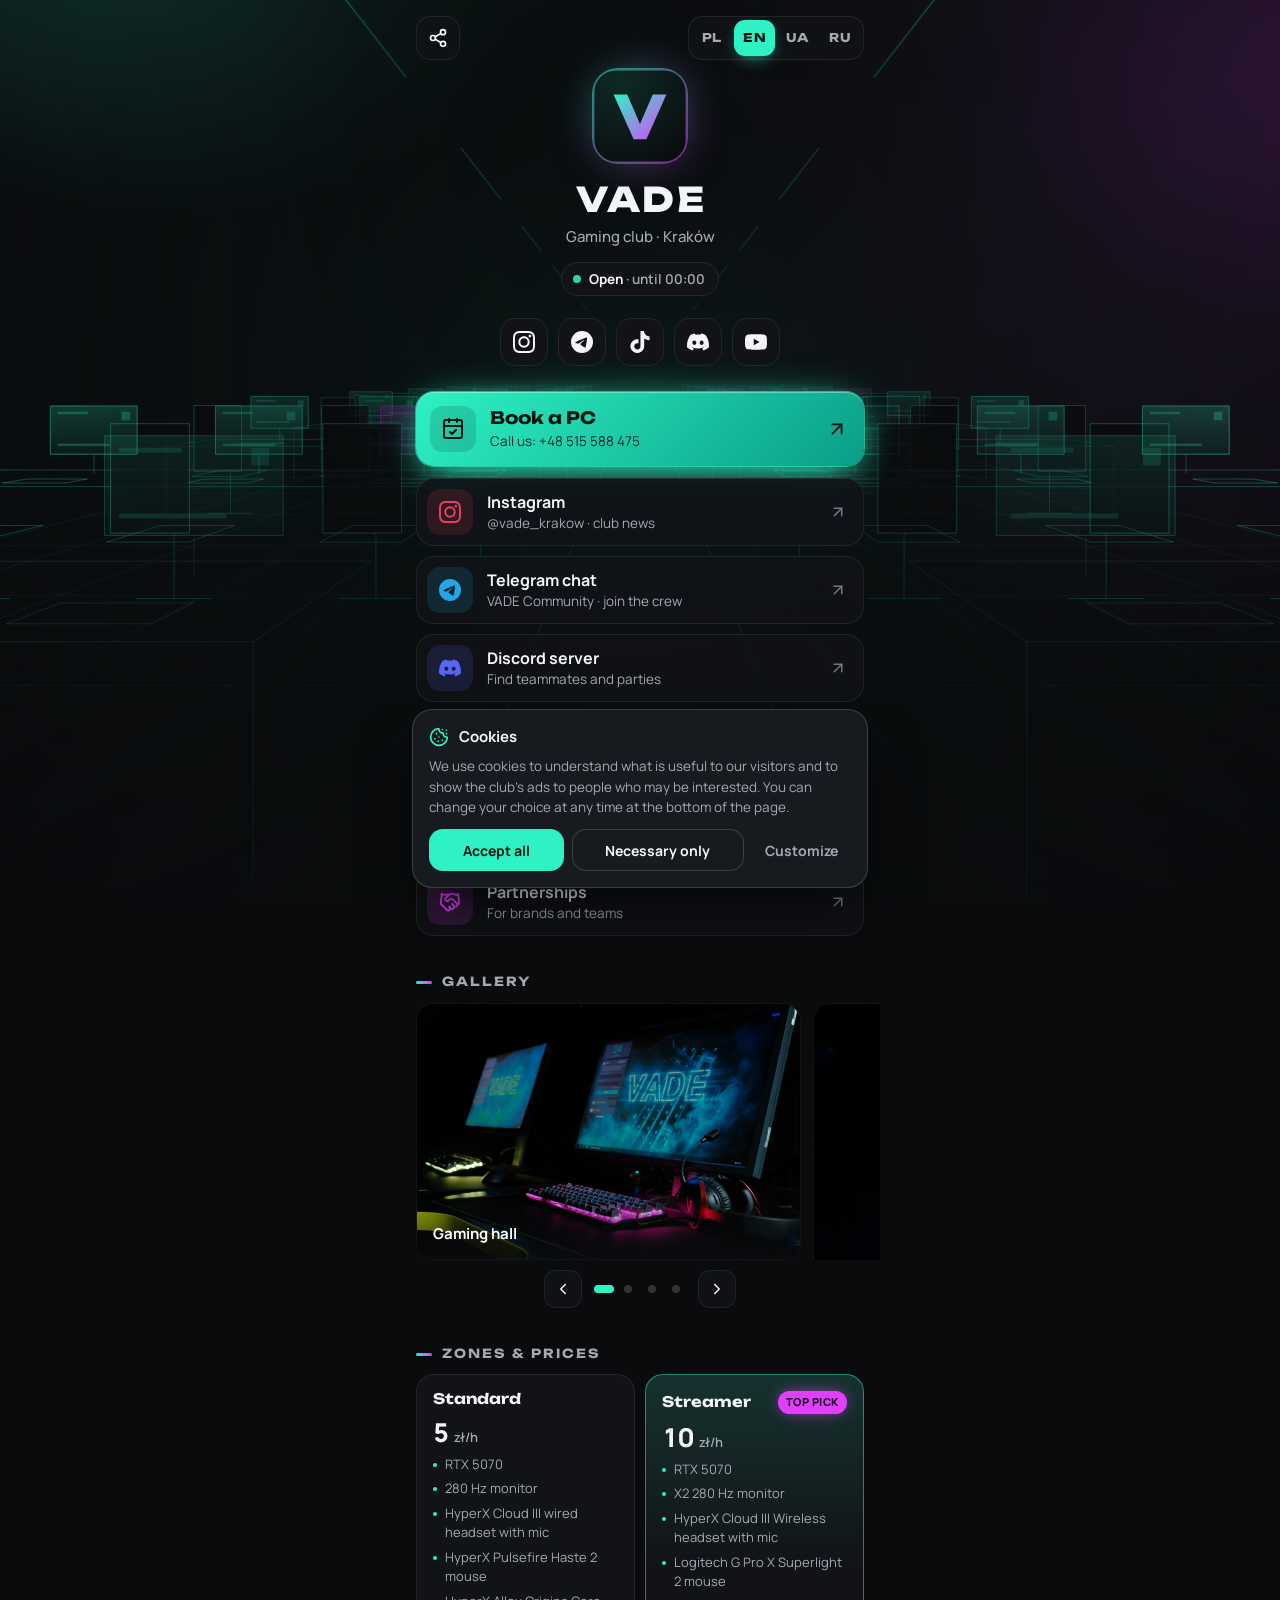
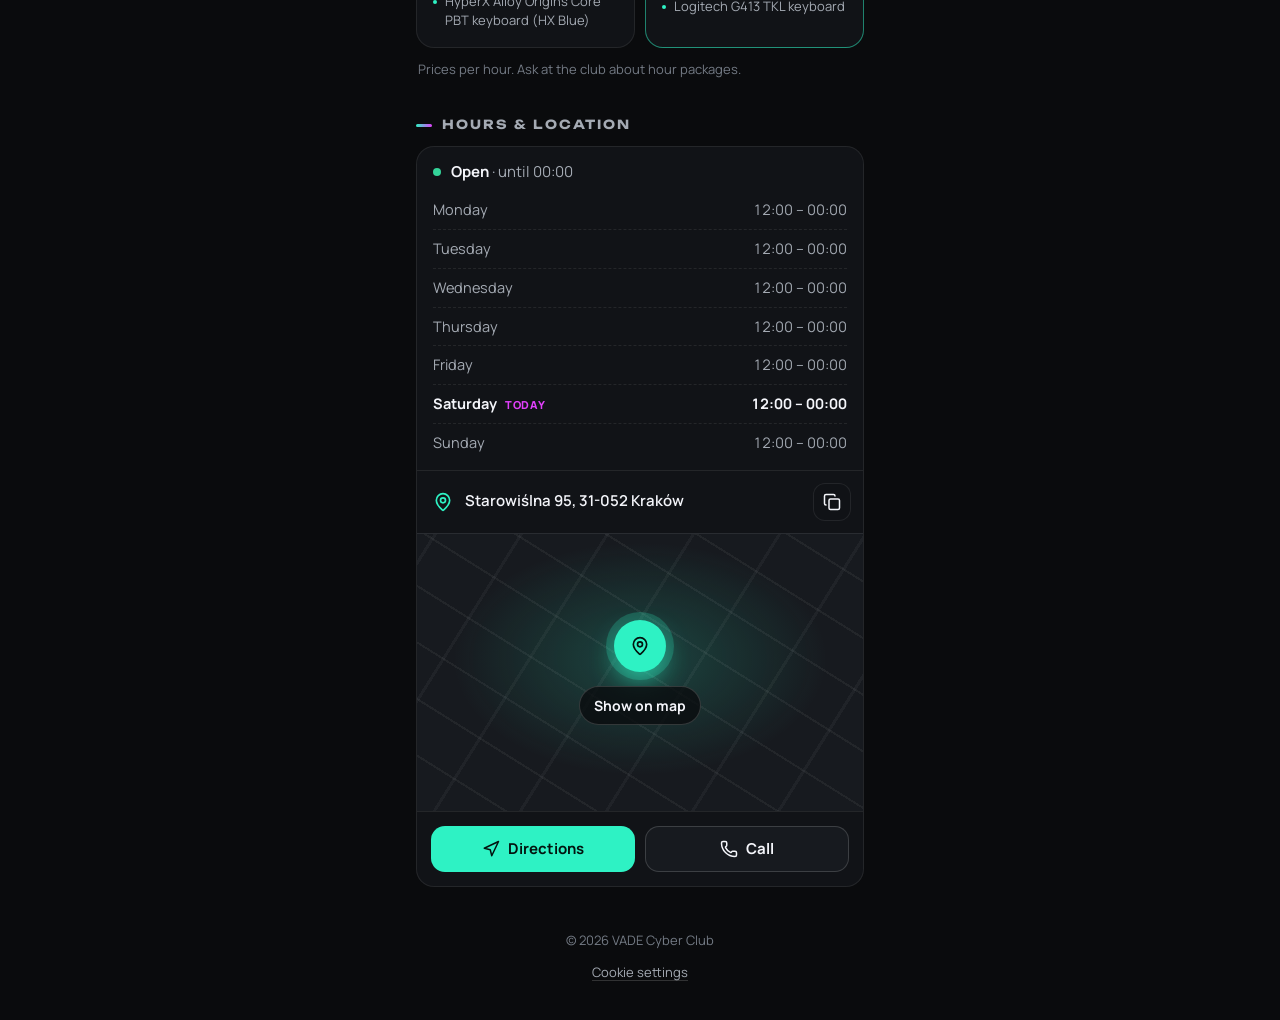
==== commit 4b89d3e7: "Enhance visual elements and introduce 3D background for the VADE Cyber Club - Update color scheme in" ====
--- a/vade/index.html
+++ b/vade/index.html
@@ -10,7 +10,7 @@
   <title>VADE Cyber Club — klub gamingowy w Krakowie</title>
   <meta name="description" content="VADE Cyber Club — gaming, e-sport i rywalizacja w centrum Krakowa. Mocne PC, świetna atmosfera i miejsce stworzone dla graczy. Starowiślna 95, Kraków.">
   <link rel="canonical" href="https://vade-cyberclub.pages.dev/">
-  <meta name="theme-color" content="#07080d">
+  <meta name="theme-color" content="#0a0b0d">
   <meta name="color-scheme" content="dark">
 
   <!-- Open Graph: прев'ю в Telegram, Instagram, Facebook, Viber. Адреси мають бути повними (https://...) -->
@@ -51,6 +51,7 @@
 
   <script src="config.js" defer></script>
   <script src="app.js" defer></script>
+  <script src="arena.js" defer></script>
 </head>
 <body>
   <!-- Іконки: Simple Icons (CC0) та Lucide (ISC) -->
--- a/vade/styles.css
+++ b/vade/styles.css
@@ -1,18 +1,20 @@
 /* VADE — стилі сторінки. Кольори бренду задаються в config.js → theme */
 
 :root {
-  --bg: #07080d;
-  --surface: #0f111a;
-  --surface-2: #161925;
-  --surface-3: #1e2232;
+  --bg: #0a0b0d;
+  --surface: #111317;
+  --surface-2: #171a1f;
+  --surface-3: #1f2329;
   --border: rgba(255, 255, 255, 0.08);
   --border-strong: rgba(255, 255, 255, 0.16);
   --text: #f4f5fa;
-  --muted: #a3a9bc;
-  --faint: #737a91;
-  --accent: #8b5cf6;
-  --accent-deep: #5b21b6;
-  --accent-2: #22d3ee;
+  --muted: #a4aab3;
+  --faint: #737a84;
+  --accent: #2ef2c4;           /* бірюза / м'ята — кнопки, світіння, обводки */
+  --accent-deep: #0a9e86;      /* глибока бірюза — тінь і градієнт кнопок */
+  --accent-2: #e040fb;         /* маджента — бейджі та особливі позначки */
+  --on-accent: #03140f;        /* текст на бірюзовій кнопці: на яскравій м'яті білий не читається */
+  --on-accent-2: #1a0420;      /* текст на маджента-бейджі */
   --ok: #34d399;
   --bad: #f87171;
   --radius: 18px;
@@ -58,7 +60,7 @@
 }
 
 :focus-visible {
-  outline: 2px solid var(--accent-2);
+  outline: 2px solid var(--accent);
   outline-offset: 3px;
 }
 
@@ -84,23 +86,30 @@
   z-index: -1;
   pointer-events: none;
   background:
-    radial-gradient(640px 420px at 12% -8%, rgba(139, 92, 246, 0.24), transparent 70%),
-    radial-gradient(520px 420px at 105% 6%, rgba(34, 211, 238, 0.13), transparent 70%);
+    radial-gradient(640px 420px at 12% -8%, rgba(46, 242, 196, 0.24), transparent 70%),
+    radial-gradient(520px 420px at 105% 6%, rgba(224, 64, 251, 0.13), transparent 70%);
   background:
     radial-gradient(640px 420px at 12% -8%, color-mix(in srgb, var(--accent) 24%, transparent), transparent 70%),
     radial-gradient(520px 420px at 105% 6%, color-mix(in srgb, var(--accent-2) 13%, transparent), transparent 70%);
 }
 
+/* 3D-фон «кіберзал» (arena.js малює його в цьому canvas). Без JS лишаються лише кольорові відблиски .bg */
+.bg__scene {
+  position: absolute;
+  inset: 0;
+  display: block;
+}
+
+/* Затемнення поверх 3D-фону: текст і кнопки завжди чіткі. Найтемніше — за шапкою з назвою клубу
+   і по центру, де колонка з кнопками; по краях екрана зал видно краще */
 .bg::after {
   content: "";
   position: absolute;
   inset: 0;
-  background-image:
-    linear-gradient(rgba(255, 255, 255, 0.035) 1px, transparent 1px),
-    linear-gradient(90deg, rgba(255, 255, 255, 0.035) 1px, transparent 1px);
-  background-size: 44px 44px;
-  -webkit-mask-image: linear-gradient(to bottom, #000, transparent 55%);
-  mask-image: linear-gradient(to bottom, #000, transparent 55%);
+  background:
+    radial-gradient(520px 420px at 50% 16%, rgba(10, 11, 13, 0.72), transparent 75%),
+    linear-gradient(90deg, rgba(10, 11, 13, 0.25), rgba(10, 11, 13, 0.55) 30%, rgba(10, 11, 13, 0.55) 70%, rgba(10, 11, 13, 0.25)),
+    linear-gradient(to bottom, transparent 55%, rgba(10, 11, 13, 0.6));
 }
 
 /* ---------- Каркас ---------- */
@@ -140,7 +149,7 @@
   padding: 0;
   border: 1px solid var(--border);
   border-radius: 14px;
-  background: rgba(15, 17, 26, 0.8);
+  background: rgba(17, 19, 23, 0.8);
   color: var(--text);
   cursor: pointer;
   -webkit-backdrop-filter: blur(8px);
@@ -196,7 +205,7 @@
 
 .btn--primary {
   background: var(--accent);
-  color: #fff;
+  color: var(--on-accent);
 }
 
 .btn--primary:hover {
@@ -256,7 +265,7 @@
   padding: 3px;
   border: 1px solid var(--border);
   border-radius: 14px;
-  background: rgba(15, 17, 26, 0.8);
+  background: rgba(17, 19, 23, 0.8);
   -webkit-backdrop-filter: blur(8px);
   backdrop-filter: blur(8px);
 }
@@ -291,7 +300,7 @@
 .lang-switch__btn[aria-pressed="true"] {
   background: var(--accent);
   box-shadow: 0 6px 18px -8px var(--accent);
-  color: #fff;
+  color: var(--on-accent);
   cursor: default;
 }
 
@@ -352,7 +361,7 @@
   font-weight: 600;
 }
 
-/* Статус «Otwarte» і бейдж вільних ПК — в один ряд, на вузьких екранах переносяться */
+/* Статус «Otwarte / Zamknięte» під назвою клубу */
 .hero__badges {
   display: flex;
   flex-wrap: wrap;
@@ -539,8 +548,8 @@
   padding: 14px 16px 14px 14px;
   border-radius: var(--radius);
   background: linear-gradient(135deg, var(--accent) 0%, var(--accent-deep) 100%);
-  box-shadow: 0 14px 34px -14px var(--accent), inset 0 1px 0 rgba(255, 255, 255, 0.18);
-  color: #fff;
+  box-shadow: 0 0 0 1px color-mix(in srgb, var(--accent) 60%, transparent), 0 14px 38px -12px var(--accent), 0 0 46px -18px var(--accent), inset 0 1px 0 rgba(255, 255, 255, 0.35);
+  color: var(--on-accent);
   text-decoration: none;
   transition: transform 0.15s, box-shadow 0.15s;
 }
@@ -567,7 +576,7 @@
 
 .cta:hover {
   transform: translateY(-1px);
-  box-shadow: 0 18px 40px -14px var(--accent), inset 0 1px 0 rgba(255, 255, 255, 0.18);
+  box-shadow: 0 0 0 1px var(--accent), 0 18px 44px -12px var(--accent), 0 0 60px -14px var(--accent), inset 0 1px 0 rgba(255, 255, 255, 0.35);
 }
 
 .cta:active {
@@ -581,7 +590,7 @@
   width: 46px;
   height: 46px;
   border-radius: 13px;
-  background: rgba(255, 255, 255, 0.16);
+  background: rgba(3, 20, 15, 0.14);
 }
 
 .cta__icon .ico {
@@ -614,8 +623,15 @@
 
 /* Кнопка «Перейти на повний сайт»: така ж велика, але другим кольором, щоб не конкурувати з бронюванням */
 .cta--site {
-  background: linear-gradient(135deg, var(--accent-2) 0%, var(--accent) 100%);
-  box-shadow: 0 14px 34px -14px var(--accent-2), inset 0 1px 0 rgba(255, 255, 255, 0.18);
+  border: 1px solid color-mix(in srgb, var(--accent) 55%, transparent);
+  background: color-mix(in srgb, var(--accent) 8%, rgba(17, 19, 23, 0.9));
+  box-shadow: 0 0 34px -16px var(--accent), inset 0 1px 0 rgba(255, 255, 255, 0.06);
+  color: var(--text);
+}
+
+.cta--site .cta__icon {
+  background: color-mix(in srgb, var(--accent) 16%, transparent);
+  color: var(--accent);
 }
 
 .cta--site::after {
@@ -623,7 +639,8 @@
 }
 
 .cta--site:hover {
-  box-shadow: 0 18px 40px -14px var(--accent-2), inset 0 1px 0 rgba(255, 255, 255, 0.18);
+  border-color: var(--accent);
+  box-shadow: 0 0 44px -14px var(--accent), inset 0 1px 0 rgba(255, 255, 255, 0.06);
 }
 
 /* Дуже вузькі телефони (iPhone SE тощо): щоб назва кнопки вміщалась в один рядок */
@@ -663,10 +680,10 @@
   padding: 10px 16px 10px 10px;
   border: 1px solid var(--border);
   border-radius: var(--radius);
-  background: var(--surface);
+  background: rgba(17, 19, 23, 0.88);
   color: var(--text);
   text-decoration: none;
-  transition: background 0.15s, border-color 0.15s, transform 0.15s;
+  transition: background 0.15s, border-color 0.15s, box-shadow 0.2s, transform 0.15s;
 }
 
 .link:active {
@@ -721,7 +738,8 @@
 @media (hover: hover) {
   .link:hover {
     background: var(--surface-2);
-    border-color: var(--border-strong);
+    border-color: color-mix(in srgb, var(--accent) 45%, transparent);
+    box-shadow: 0 0 28px -14px var(--accent);
   }
 
   .link:hover .link__arrow {
@@ -766,10 +784,13 @@
 .carousel__rail {
   position: relative;
   display: flex;
+  align-items: flex-start; /* кожен слайд — своєї висоти, а висоту стрічки підганяє app.js під активний */
   gap: 12px;
   margin: 0 -16px;
   padding: 0 16px;
   overflow-x: auto;
+  overflow-y: hidden;
+  transition: height 0.3s ease;
   scroll-snap-type: x mandatory;
   scroll-padding: 0 16px;
   overscroll-behavior-x: contain;
@@ -783,27 +804,35 @@
 .slide {
   position: relative;
   flex: 0 0 86%;
-  aspect-ratio: 4 / 3;
   margin: 0;
   overflow: hidden;
   border: 1px solid var(--border);
   border-radius: var(--radius);
-  background: var(--surface-2);
+  background: #000;
   scroll-snap-align: center;
 }
 
-.slide img {
+/* Заглушка без фото позиціонована absolute і своєї висоти не має — їй лишаємо 4:3 */
+.slide:has(> .slide__ph) {
+  aspect-ratio: 4 / 3;
+}
+
+/* Висоту задає саме фото/відео (вертикальне — вищий слайд). Дуже високі обмежені 75vh:
+   тоді contain показує їх повністю з полями по боках, без розтягування */
+.slide img,
+.slide video {
   display: block;
   width: 100%;
-  height: 100%;
-  object-fit: cover;
+  height: auto;
+  max-height: 75vh;
+  object-fit: contain;
 }
 
 .slide figcaption {
   position: absolute;
   inset: auto 0 0;
   padding: 36px 16px 14px;
-  background: linear-gradient(transparent, rgba(4, 5, 9, 0.82));
+  background: linear-gradient(transparent, rgba(10, 11, 13, 0.82));
   color: #fff;
   font-size: 15px;
   font-weight: 700;
@@ -817,8 +846,8 @@
   padding-bottom: 24px;
   color: rgba(255, 255, 255, 0.9);
   background:
-    radial-gradient(110% 90% at var(--x, 20%) 0%, rgba(139, 92, 246, 0.55), transparent 60%),
-    radial-gradient(90% 80% at 100% 100%, rgba(34, 211, 238, 0.3), transparent 60%),
+    radial-gradient(110% 90% at var(--x, 20%) 0%, rgba(46, 242, 196, 0.55), transparent 60%),
+    radial-gradient(90% 80% at 100% 100%, rgba(224, 64, 251, 0.3), transparent 60%),
     var(--surface-3);
   background:
     radial-gradient(110% 90% at var(--x, 20%) 0%, color-mix(in srgb, var(--accent) 55%, transparent), transparent 60%),
@@ -908,7 +937,7 @@
 }
 
 .zone--featured {
-  border-color: rgba(139, 92, 246, 0.5);
+  border-color: rgba(46, 242, 196, 0.5);
   border-color: color-mix(in srgb, var(--accent) 50%, transparent);
   background: linear-gradient(180deg, color-mix(in srgb, var(--accent) 14%, var(--surface)), var(--surface) 70%);
 }
@@ -929,8 +958,9 @@
   flex: none;
   padding: 3px 8px;
   border-radius: 999px;
-  background: var(--accent);
-  color: #fff;
+  background: var(--accent-2);
+  box-shadow: 0 0 16px -4px var(--accent-2);
+  color: var(--on-accent-2);
   font-size: 11px;
   font-weight: 800;
   letter-spacing: 0.05em;
@@ -973,7 +1003,7 @@
   height: 4px;
   margin-top: 8px;
   border-radius: 50%;
-  background: var(--accent-2);
+  background: var(--accent);
 }
 
 /* ---------- Графік, адреса, карта ---------- */
@@ -1041,7 +1071,7 @@
 }
 
 .address > .ico {
-  color: var(--accent-2);
+  color: var(--accent);
 }
 
 .address__text {
@@ -1080,7 +1110,7 @@
   background:
     repeating-linear-gradient(32deg, transparent 0 46px, rgba(255, 255, 255, 0.05) 46px 48px),
     repeating-linear-gradient(-58deg, transparent 0 70px, rgba(255, 255, 255, 0.04) 70px 73px),
-    radial-gradient(60% 60% at 50% 45%, rgba(139, 92, 246, 0.2), transparent 70%),
+    radial-gradient(60% 60% at 50% 45%, rgba(46, 242, 196, 0.2), transparent 70%),
     var(--surface-2);
 }
 
@@ -1091,8 +1121,8 @@
   height: 52px;
   border-radius: 50%;
   background: var(--accent);
-  box-shadow: 0 0 0 8px rgba(139, 92, 246, 0.22), 0 12px 30px -8px var(--accent);
-  color: #fff;
+  box-shadow: 0 0 0 8px rgba(46, 242, 196, 0.22), 0 12px 30px -8px var(--accent);
+  color: var(--on-accent);
   transition: transform 0.2s;
 }
 
@@ -1104,7 +1134,7 @@
   padding: 8px 14px;
   border: 1px solid var(--border-strong);
   border-radius: 999px;
-  background: rgba(7, 8, 13, 0.78);
+  background: rgba(10, 11, 13, 0.78);
   font-size: 14px;
   font-weight: 700;
 }
@@ -1186,7 +1216,7 @@
 }
 
 .consent__head .ico {
-  color: var(--accent-2);
+  color: var(--accent);
 }
 
 .consent__text {
@@ -1298,7 +1328,7 @@
 }
 
 .sheet::backdrop {
-  background: rgba(3, 4, 8, 0.72);
+  background: rgba(5, 6, 7, 0.72);
   -webkit-backdrop-filter: blur(4px);
   backdrop-filter: blur(4px);
 }
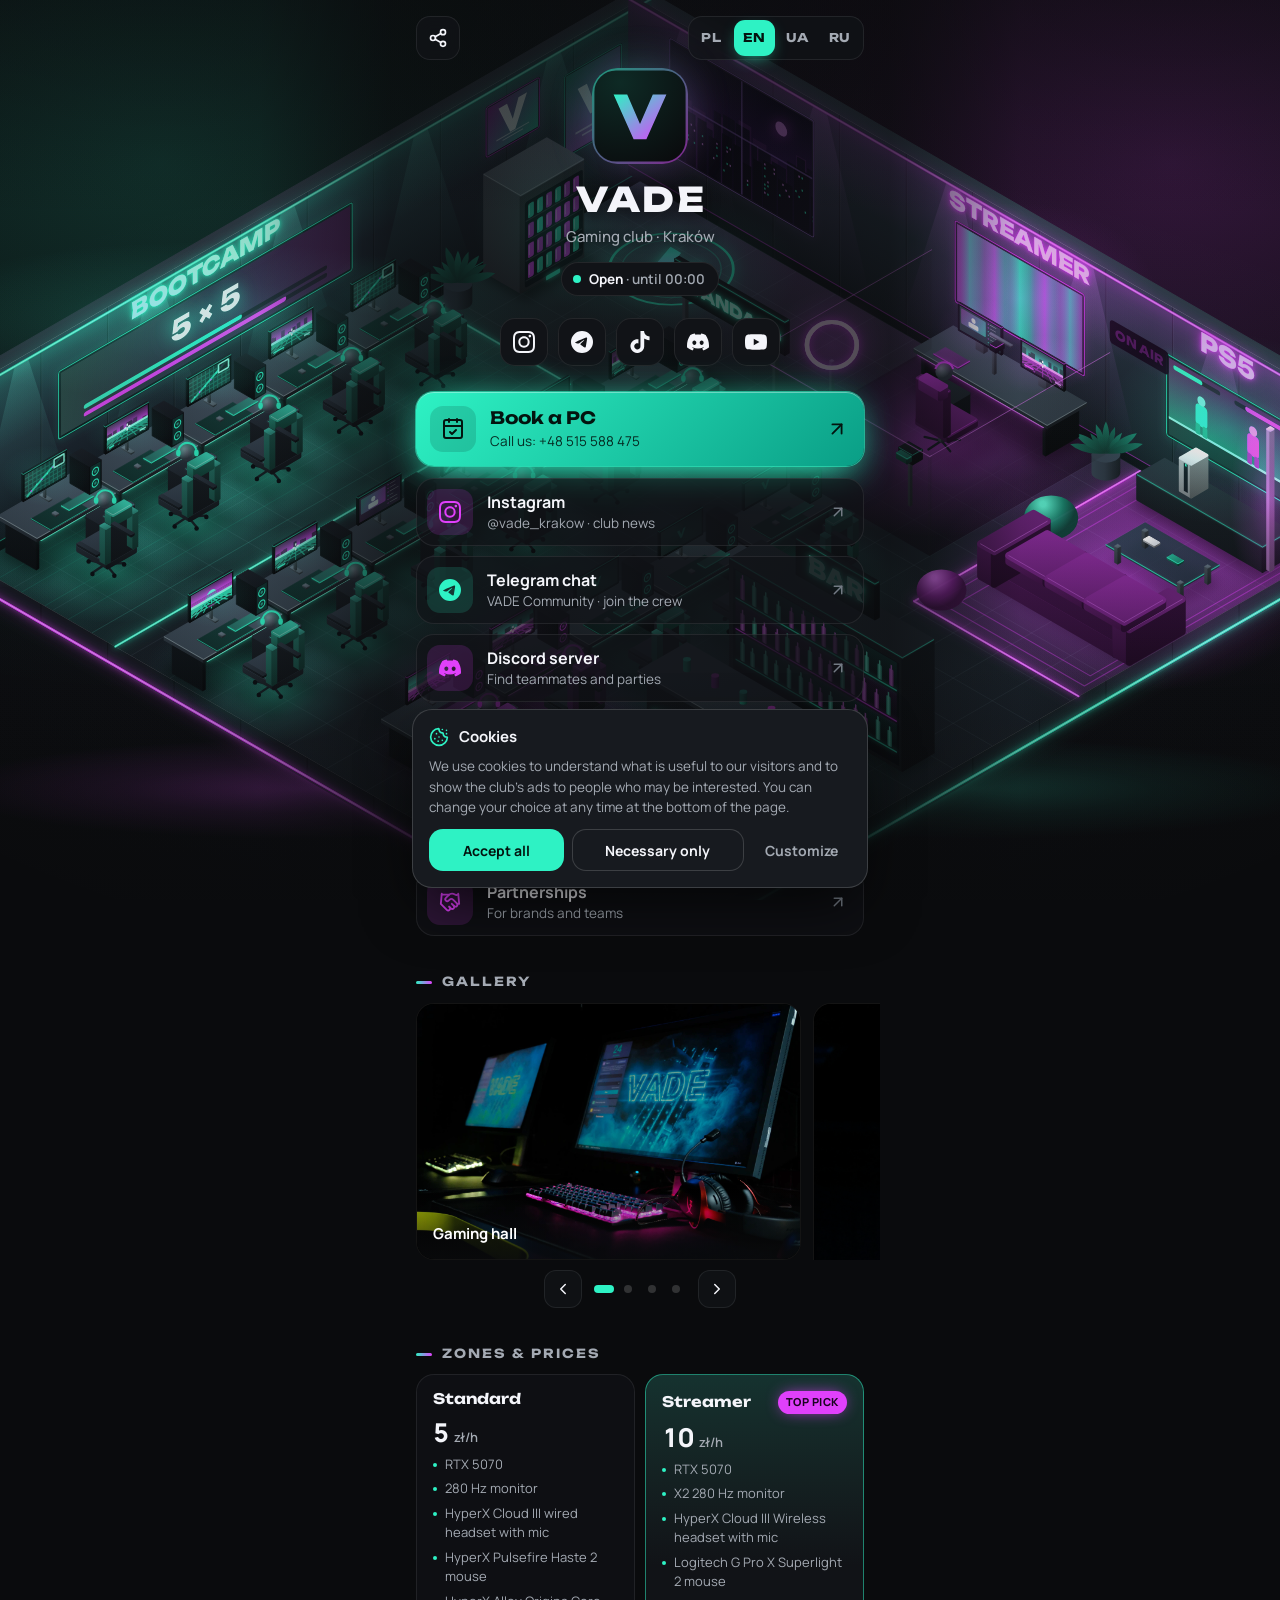
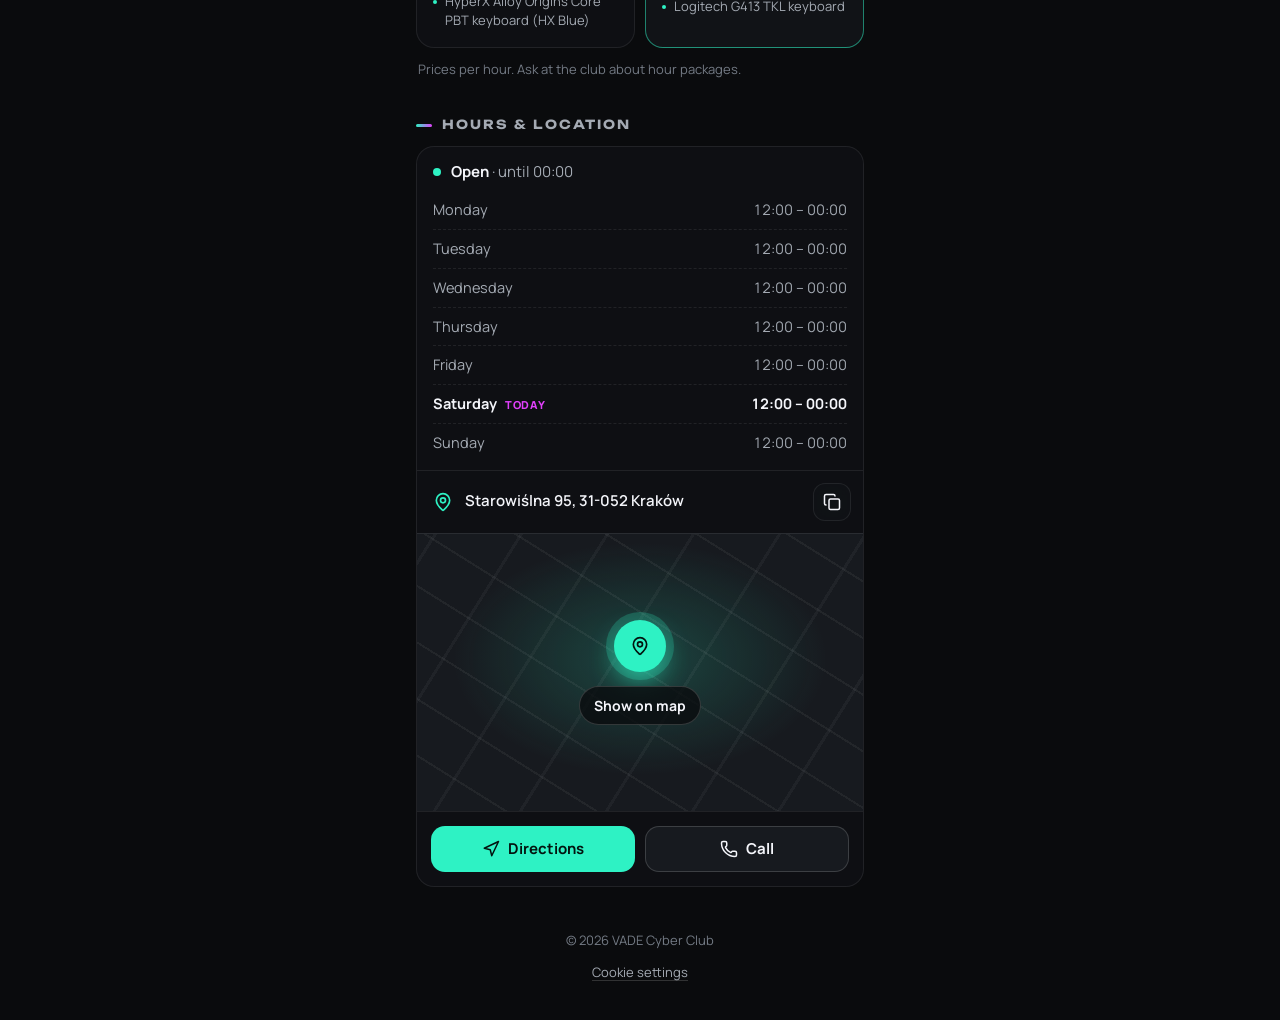
==== commit 745d8da9: "Refactor code structure for improved readability and maintainability" ====
--- a/vade/index.html
+++ b/vade/index.html
@@ -23,14 +23,14 @@
   <meta property="og:title" content="VADE Cyber Club — klub gamingowy w Krakowie">
   <meta property="og:description" content="Gaming, e-sport i rywalizacja w centrum Krakowa. Mocne PC i świetna atmosfera. Starowiślna 95, Kraków.">
   <meta property="og:url" content="https://vade-cyberclub.pages.dev/">
-  <meta property="og:image" content="https://vade-cyberclub.pages.dev/assets/og-image.png">
+  <meta property="og:image" content="https://vade-cyberclub.pages.dev/assets/og-image.jpg">
   <meta property="og:image:width" content="1200">
   <meta property="og:image:height" content="630">
   <meta property="og:image:alt" content="VADE Cyber Club · Kraków, Starowiślna 95">
   <meta name="twitter:card" content="summary_large_image">
   <meta name="twitter:title" content="VADE Cyber Club — klub gamingowy w Krakowie">
   <meta name="twitter:description" content="Gaming, e-sport i rywalizacja w centrum Krakowa. Mocne PC i świetna atmosfera. Starowiślna 95, Kraków.">
-  <meta name="twitter:image" content="https://vade-cyberclub.pages.dev/assets/og-image.png">
+  <meta name="twitter:image" content="https://vade-cyberclub.pages.dev/assets/og-image.jpg">
 
   <link rel="icon" href="assets/favicon.svg" type="image/svg+xml">
   <link rel="icon" href="assets/favicon-32.png" type="image/png" sizes="32x32">
--- a/vade/styles.css
+++ b/vade/styles.css
@@ -15,8 +15,8 @@
   --accent-2: #e040fb;         /* маджента — бейджі та особливі позначки */
   --on-accent: #03140f;        /* текст на бірюзовій кнопці: на яскравій м'яті білий не читається */
   --on-accent-2: #1a0420;      /* текст на маджента-бейджі */
-  --ok: #34d399;
-  --bad: #f87171;
+  --ok: var(--accent);       /* «відчинено» — бірюза бренду */
+  --bad: #ff4d85;            /* «зачинено» — рожево-малиновий, у парі з маджентою */
   --radius: 18px;
   --font-display: "Unbounded", "Segoe UI", system-ui, sans-serif;
   --font-body: "Manrope", system-ui, -apple-system, "Segoe UI", Roboto, sans-serif;
@@ -85,6 +85,7 @@
   inset: 0;
   z-index: -1;
   pointer-events: none;
+  overflow: hidden;
   background:
     radial-gradient(640px 420px at 12% -8%, rgba(46, 242, 196, 0.24), transparent 70%),
     radial-gradient(520px 420px at 105% 6%, rgba(224, 64, 251, 0.13), transparent 70%);
@@ -93,23 +94,51 @@
     radial-gradient(520px 420px at 105% 6%, color-mix(in srgb, var(--accent-2) 13%, transparent), transparent 70%);
 }
 
-/* 3D-фон «кіберзал» (arena.js малює його в цьому canvas). Без JS лишаються лише кольорові відблиски .bg */
+/* Фон «кіберклуб»: arena.js малює ізометричний 3D-інтер'єр у цьому canvas (різко, з урахуванням щільності пікселів).
+   Без JS лишаються лише кольорові відблиски .bg */
 .bg__scene {
   position: absolute;
-  inset: 0;
+  top: 0;
+  left: 0;
   display: block;
-}
-
-/* Затемнення поверх 3D-фону: текст і кнопки завжди чіткі. Найтемніше — за шапкою з назвою клубу
-   і по центру, де колонка з кнопками; по краях екрана зал видно краще */
+  opacity: 0;
+  transition: opacity 0.9s ease;
+}
+
+.bg__scene.is-ready {
+  opacity: 1;
+}
+
+@media (prefers-reduced-motion: reduce) {
+  .bg__scene {
+    transition: none;
+  }
+}
+
+/* Затемнення поверх фону: текст і кнопки завжди чіткі.
+   Комп'ютер: темніше за колонкою з кнопками, по боках зал видно краще. */
 .bg::after {
   content: "";
   position: absolute;
   inset: 0;
   background:
-    radial-gradient(520px 420px at 50% 16%, rgba(10, 11, 13, 0.72), transparent 75%),
-    linear-gradient(90deg, rgba(10, 11, 13, 0.25), rgba(10, 11, 13, 0.55) 30%, rgba(10, 11, 13, 0.55) 70%, rgba(10, 11, 13, 0.25)),
-    linear-gradient(to bottom, transparent 55%, rgba(10, 11, 13, 0.6));
+    linear-gradient(to bottom, rgba(10, 11, 13, 0.4), transparent 24%, transparent 74%, rgba(10, 11, 13, 0.6)),
+    linear-gradient(
+      90deg,
+      rgba(10, 11, 13, 0.12) calc(50% - 380px),
+      rgba(10, 11, 13, 0.66) calc(50% - 250px),
+      rgba(10, 11, 13, 0.66) calc(50% + 250px),
+      rgba(10, 11, 13, 0.12) calc(50% + 380px)
+    );
+}
+
+/* Телефон: колонка займає всю ширину, тож фон видно лише вгорі за шапкою; нижче він поступово гасне */
+@media (max-width: 560px) {
+  .bg::after {
+    background:
+      radial-gradient(240px 190px at 50% 200px, rgba(10, 11, 13, 0.46), transparent 100%),
+      linear-gradient(to bottom, rgba(10, 11, 13, 0.14) 0, rgba(10, 11, 13, 0.32) 34%, rgba(10, 11, 13, 0.84) 58%, rgba(10, 11, 13, 0.95) 100%);
+  }
 }
 
 /* ---------- Каркас ---------- */
@@ -336,6 +365,7 @@
   padding-left: 0.08em; /* компенсує letter-spacing, щоб назва стояла рівно по центру */
   font: 800 34px/1.05 var(--font-display);
   letter-spacing: 0.08em;
+  text-shadow: 0 2px 16px rgba(10, 11, 13, 0.85);
 }
 
 .hero__tagline {
@@ -343,6 +373,7 @@
   color: var(--muted);
   font-size: 15px;
   font-weight: 500;
+  text-shadow: 0 1px 10px rgba(10, 11, 13, 0.9);
 }
 
 /* ---------- Статус «Відчинено / Зачинено» ---------- */
@@ -399,11 +430,11 @@
 
 @keyframes ping {
   0% {
-    box-shadow: 0 0 0 0 rgba(52, 211, 153, 0.45);
+    box-shadow: 0 0 0 0 rgba(46, 242, 196, 0.45);
   }
   70%,
   100% {
-    box-shadow: 0 0 0 7px rgba(52, 211, 153, 0);
+    box-shadow: 0 0 0 7px rgba(46, 242, 196, 0);
   }
 }
 
@@ -454,9 +485,11 @@
   gap: 14px;
   margin-top: 26px;
   padding: 12px 16px 12px 12px;
-  border: 1px solid rgba(239, 68, 68, 0.55);
+  border: 1px solid rgba(224, 64, 251, 0.55);
+  border: 1px solid color-mix(in srgb, var(--accent-2) 55%, transparent);
   border-radius: var(--radius);
-  background: linear-gradient(135deg, rgba(239, 68, 68, 0.22), rgba(239, 68, 68, 0.06));
+  background: linear-gradient(135deg, rgba(224, 64, 251, 0.22), rgba(224, 64, 251, 0.06));
+  background: linear-gradient(135deg, color-mix(in srgb, var(--accent-2) 22%, transparent), color-mix(in srgb, var(--accent-2) 6%, transparent));
   color: #fff;
   text-decoration: none;
   animation: live-glow 2s ease-in-out infinite;
@@ -483,7 +516,8 @@
   gap: 7px;
   padding: 7px 11px;
   border-radius: 10px;
-  background: #ef4444;
+  background: var(--accent-2);
+  color: var(--on-accent-2);
   font: 800 11.5px/1 var(--font-display);
   letter-spacing: 0.08em;
   text-transform: uppercase;
@@ -493,7 +527,7 @@
   width: 8px;
   height: 8px;
   border-radius: 50%;
-  background: #fff;
+  background: var(--on-accent-2);
   animation: live-blink 1.2s ease-in-out infinite;
 }
 
@@ -523,10 +557,10 @@
 @keyframes live-glow {
   0%,
   100% {
-    box-shadow: 0 0 0 0 rgba(239, 68, 68, 0.45);
+    box-shadow: 0 0 0 0 rgba(224, 64, 251, 0.45);
   }
   50% {
-    box-shadow: 0 0 0 6px rgba(239, 68, 68, 0);
+    box-shadow: 0 0 0 6px rgba(224, 64, 251, 0);
   }
 }
 
@@ -1500,9 +1534,9 @@
   gap: 8px;
   padding: 10px 16px;
   border-radius: 999px;
-  background: #fff;
-  box-shadow: 0 12px 30px -8px rgba(0, 0, 0, 0.6);
-  color: #0b0c12;
+  background: var(--accent);
+  box-shadow: 0 12px 30px -8px rgba(0, 0, 0, 0.6), 0 0 28px -10px var(--accent);
+  color: var(--on-accent);
   font-size: 14px;
   font-weight: 700;
   white-space: nowrap;
@@ -1520,13 +1554,35 @@
 .toast .ico {
   width: 18px;
   height: 18px;
-  color: #059669;
+  color: var(--on-accent);
 }
 
 .noscript {
   margin: 24px 0;
   color: var(--muted);
   text-align: center;
+}
+
+/* ---------- «Скло» на широких екранах ---------- */
+
+/* Картки ледь прозорі й розмивають фон за собою: сцена видна, а текст лишається чітким.
+   На телефоні фон і так ховається за картками, тому розмиття там не вмикаємо (чистіше й економить батарею). */
+@media (min-width: 700px) {
+  @supports ((-webkit-backdrop-filter: blur(1px)) or (backdrop-filter: blur(1px))) {
+    .link,
+    .zone:not(.zone--featured),
+    .card {
+      background-color: rgba(17, 19, 23, 0.66);
+      -webkit-backdrop-filter: blur(14px) saturate(1.2);
+      backdrop-filter: blur(14px) saturate(1.2);
+    }
+
+    .cta--site {
+      background: color-mix(in srgb, var(--accent) 9%, rgba(17, 19, 23, 0.6));
+      -webkit-backdrop-filter: blur(14px) saturate(1.2);
+      backdrop-filter: blur(14px) saturate(1.2);
+    }
+  }
 }
 
 /* ---------- Зменшений рух ---------- */
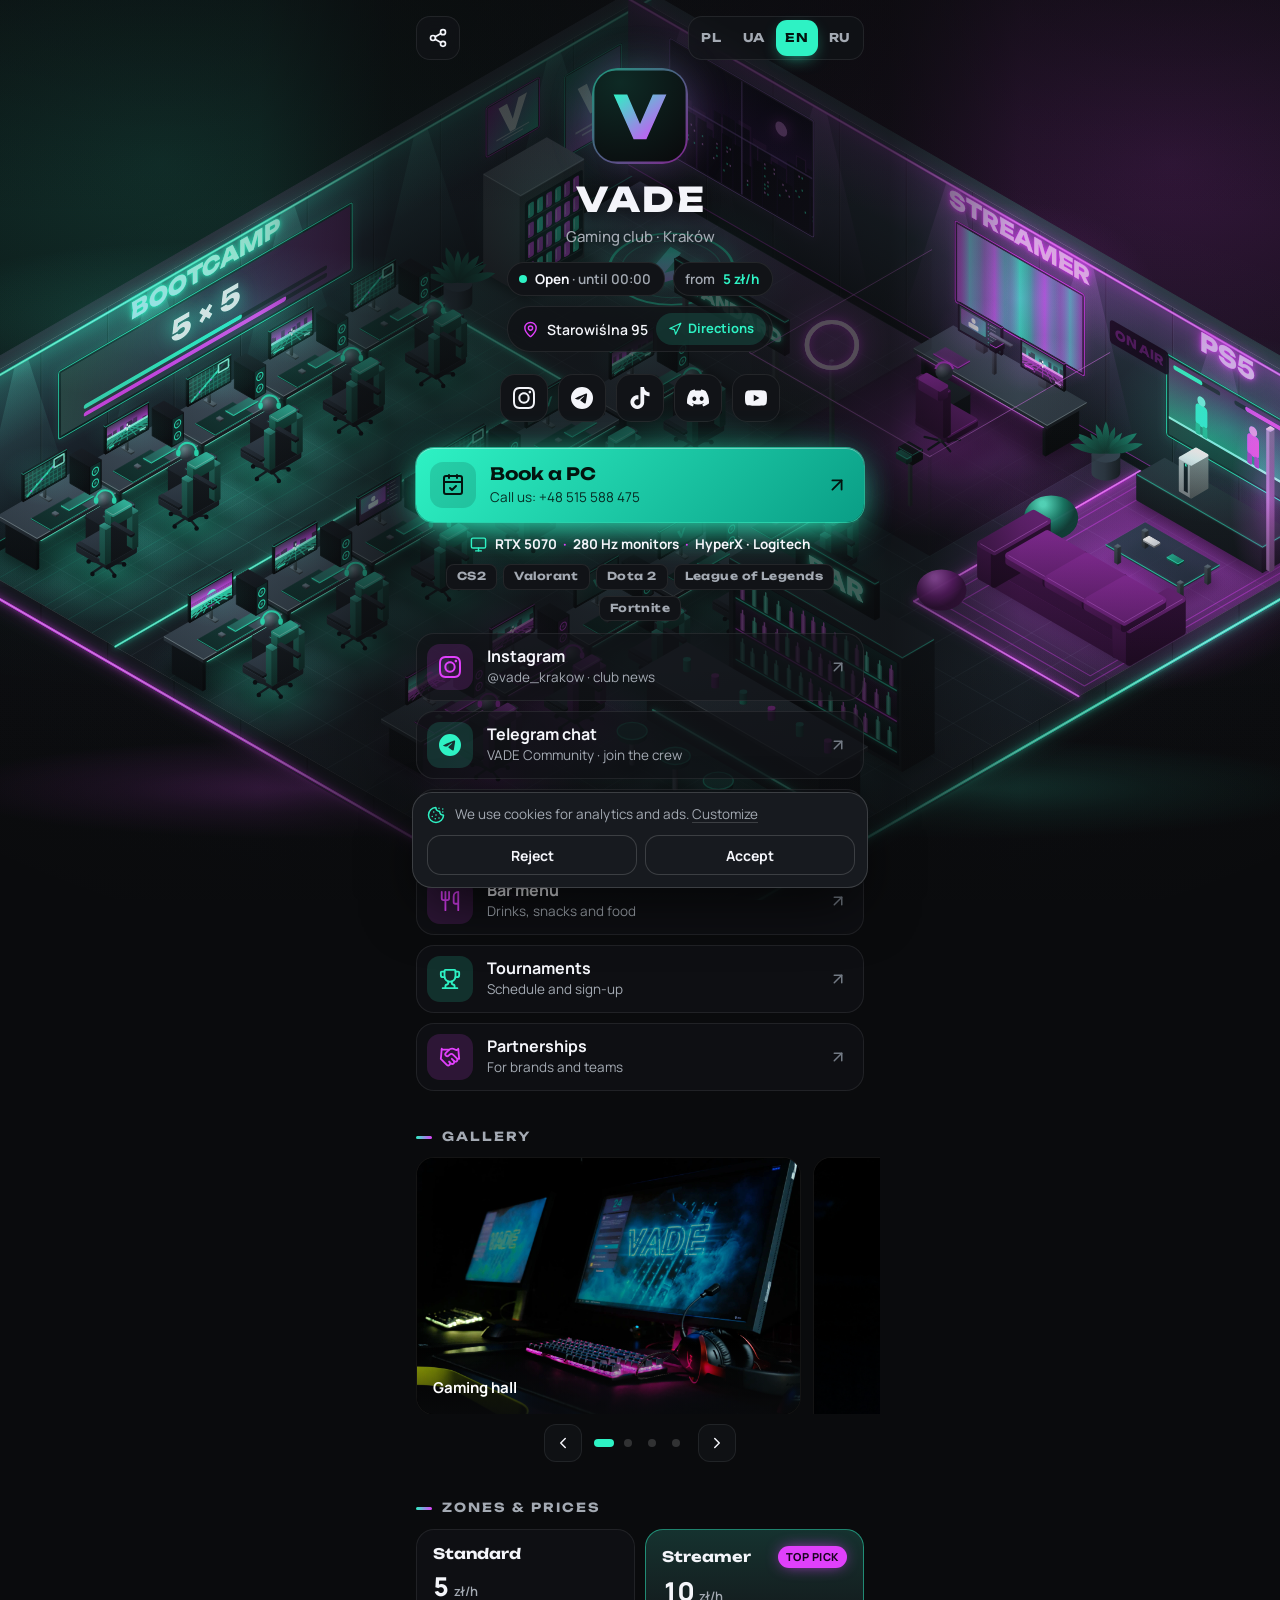
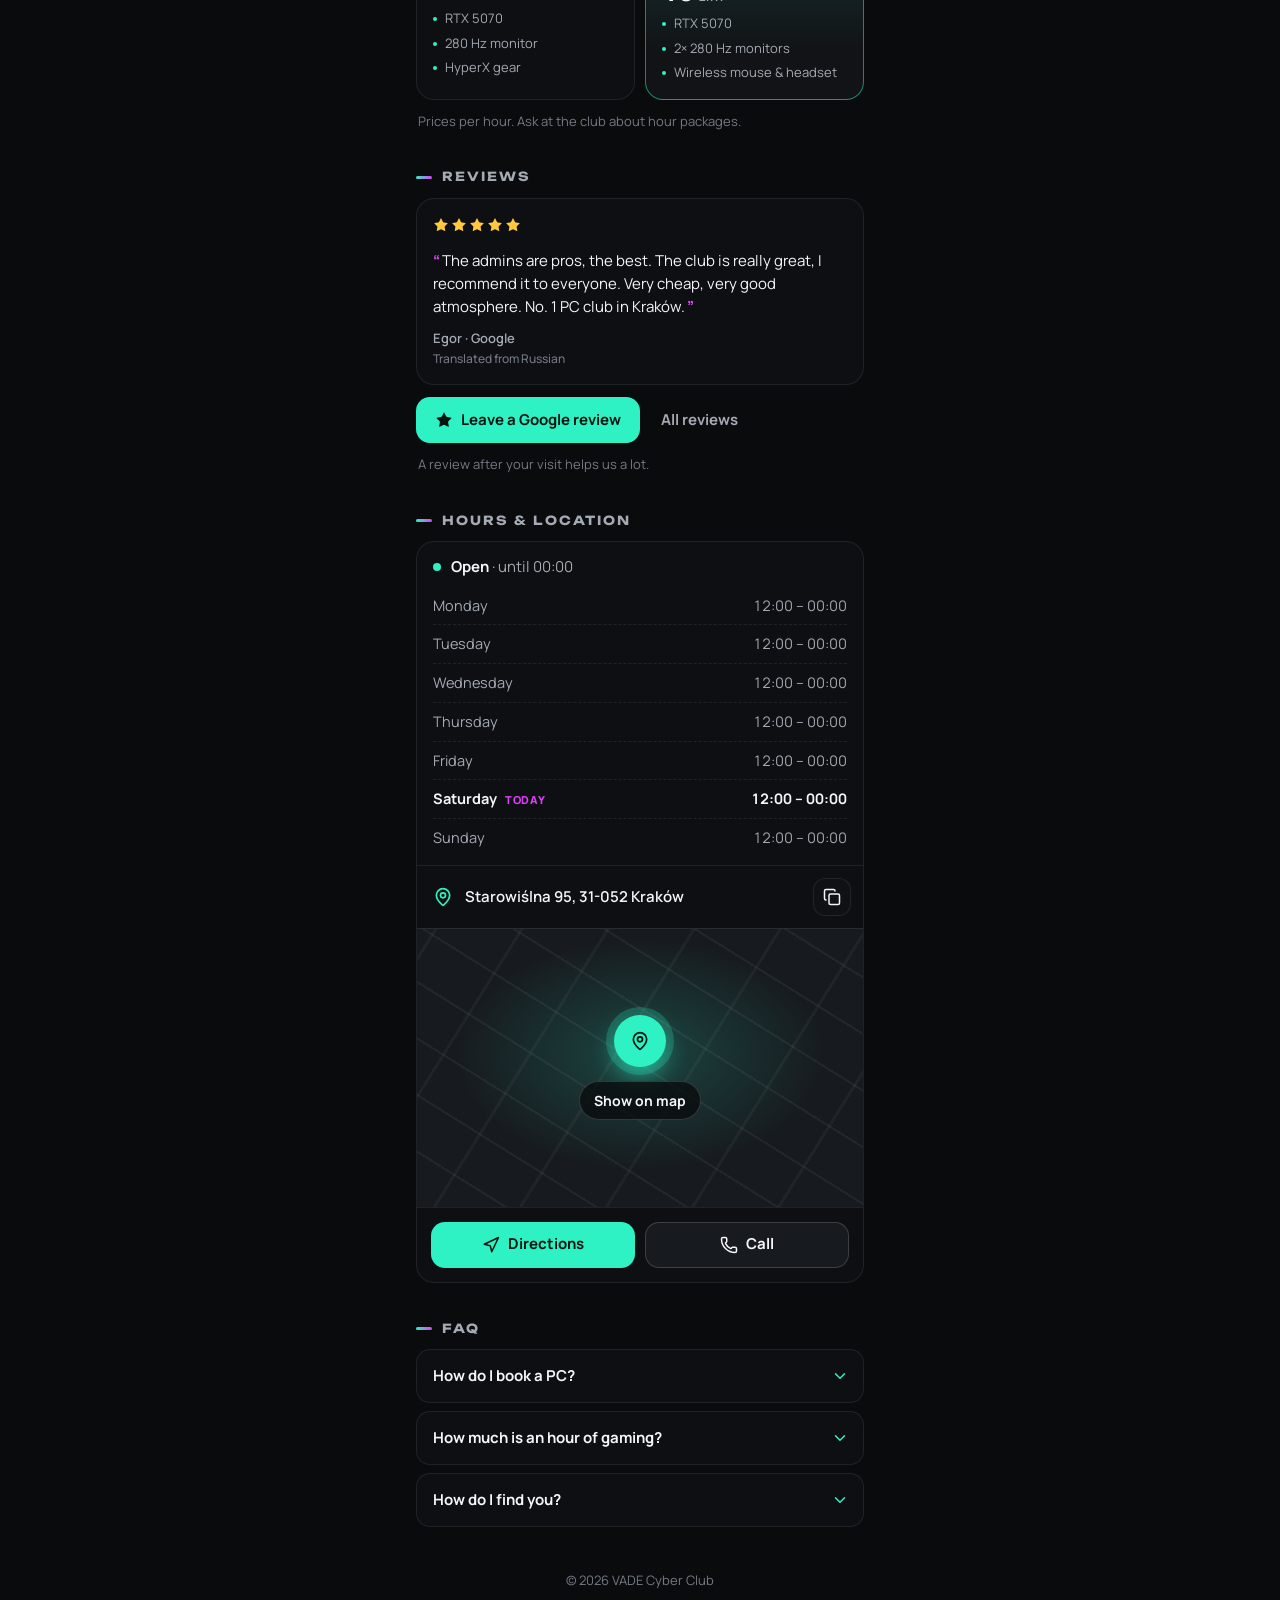
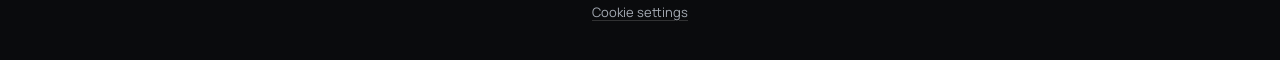
==== commit 1b89df82: "Enhance configuration and UI elements - Updated language configuration to prioritize Polish, Ukraini" ====
--- a/vade/index.html
+++ b/vade/index.html
@@ -87,6 +87,8 @@
     <symbol id="i-share-2" viewBox="0 0 24 24" fill="none" stroke="currentColor" stroke-width="2" stroke-linecap="round" stroke-linejoin="round"><circle cx="18" cy="5" r="3"/> <circle cx="6" cy="12" r="3"/> <circle cx="18" cy="19" r="3"/> <line x1="8.59" x2="15.42" y1="13.51" y2="17.49"/> <line x1="15.41" x2="8.59" y1="6.51" y2="10.49"/></symbol>
     <symbol id="i-trophy" viewBox="0 0 24 24" fill="none" stroke="currentColor" stroke-width="2" stroke-linecap="round" stroke-linejoin="round"><path d="M10 14.66V17a1 1 0 0 1-1 1 2 2 0 0 0-2 2v2"/> <path d="M14 14.66V17a1 1 0 0 0 1 1 2 2 0 0 1 2 2v2"/> <path d="M17.916 10H19.5A2.5 2.5 0 0 0 22 7.5V5a1 1 0 0 0-1-1h-3"/> <path d="M4 22h16"/> <path d="M6 9a6 6 0 0 0 12 0V3a1 1 0 0 0-1-1H7a1 1 0 0 0-1 1z"/> <path d="M6.084 10H4.5A2.5 2.5 0 0 1 2 7.5V5a1 1 0 0 1 1-1h3"/></symbol>
     <symbol id="i-utensils" viewBox="0 0 24 24" fill="none" stroke="currentColor" stroke-width="2" stroke-linecap="round" stroke-linejoin="round"><path d="M3 2v7c0 1.1.9 2 2 2h4a2 2 0 0 0 2-2V2"/> <path d="M7 2v20"/> <path d="M21 15V2a5 5 0 0 0-5 5v6c0 1.1.9 2 2 2h3Zm0 0v7"/></symbol>
+    <symbol id="i-star" viewBox="0 0 24 24"><path fill="currentColor" d="M11.525 2.295a.53.53 0 0 1 .95 0l2.31 4.679a2.123 2.123 0 0 0 1.595 1.16l5.166.756a.53.53 0 0 1 .294.904l-3.736 3.638a2.123 2.123 0 0 0-.611 1.878l.882 5.14a.53.53 0 0 1-.771.56l-4.618-2.428a2.122 2.122 0 0 0-1.973 0L6.396 21.01a.53.53 0 0 1-.77-.56l.881-5.139a2.122 2.122 0 0 0-.611-1.879L2.16 9.795a.53.53 0 0 1 .294-.906l5.165-.755a2.122 2.122 0 0 0 1.597-1.16z"/></symbol>
+    <symbol id="i-chevron-down" viewBox="0 0 24 24" fill="none" stroke="currentColor" stroke-width="2" stroke-linecap="round" stroke-linejoin="round"><path d="m6 9 6 6 6-6"/></symbol>
     <symbol id="i-close" viewBox="0 0 24 24" fill="none" stroke="currentColor" stroke-width="2" stroke-linecap="round" stroke-linejoin="round"><path d="M18 6 6 18"/> <path d="m6 6 12 12"/></symbol>
   </svg>
   <div class="bg" aria-hidden="true"></div>
@@ -106,6 +108,8 @@
     <footer class="footer" id="footer"></footer>
   </div>
 
+  <!-- Панель «Trasa / Zarezerwuj» унизу екрана на телефоні (кнопки створює app.js) -->
+  <nav class="actionbar" id="actionBar" aria-label="Szybkie akcje" hidden></nav>
   <div class="consent" id="consent" role="region" aria-label="Ustawienia cookie" hidden></div>
   <dialog class="sheet" id="share" aria-labelledby="shareTitle"></dialog>
   <div class="toast" id="toast" role="status" aria-live="polite"></div>
--- a/vade/styles.css
+++ b/vade/styles.css
@@ -1563,6 +1563,413 @@
   text-align: center;
 }
 
+/* ---------- Службове ---------- */
+
+.sr-only {
+  position: absolute;
+  width: 1px;
+  height: 1px;
+  overflow: hidden;
+  clip: rect(0 0 0 0);
+  white-space: nowrap;
+}
+
+@media (prefers-reduced-motion: no-preference) {
+  html {
+    scroll-behavior: smooth;
+  }
+}
+
+.section {
+  scroll-margin-top: 16px;
+}
+
+/* ---------- Шапка: ціна, рейтинг, адреса ---------- */
+
+/* «od 5 zł/h» і «★ 5,0 · 15 opinii» — такі самі пігулки, як статус, але натискні */
+.status--chip {
+  text-decoration: none;
+  transition: border-color 0.15s, background 0.15s;
+}
+
+.status--chip b {
+  color: var(--accent);
+}
+
+.status--chip .star {
+  width: 15px;
+  height: 15px;
+  color: #ffc83d;
+}
+
+@media (hover: hover) {
+  .status--chip:hover {
+    border-color: color-mix(in srgb, var(--accent) 45%, transparent);
+  }
+}
+
+.hero__address {
+  display: inline-flex;
+  align-items: center;
+  gap: 8px;
+  min-height: 44px;
+  margin-top: 10px;
+  padding: 6px 6px 6px 14px;
+  border: 1px solid var(--border);
+  border-radius: 999px;
+  background: rgba(17, 19, 23, 0.82);
+  color: var(--text);
+  font-size: 14px;
+  font-weight: 600;
+  text-decoration: none;
+  transition: border-color 0.15s;
+}
+
+.hero__address > .ico {
+  width: 17px;
+  height: 17px;
+  color: var(--accent-2);
+}
+
+.hero__route {
+  display: inline-flex;
+  align-items: center;
+  gap: 6px;
+  padding: 6px 12px;
+  border-radius: 999px;
+  background: color-mix(in srgb, var(--accent) 14%, transparent);
+  color: var(--accent);
+  font-size: 13px;
+  font-weight: 700;
+}
+
+.hero__route .ico {
+  width: 14px;
+  height: 14px;
+}
+
+@media (hover: hover) {
+  .hero__address:hover {
+    border-color: color-mix(in srgb, var(--accent) 45%, transparent);
+  }
+}
+
+/* ---------- Смужка «залізо» та ігри ---------- */
+
+.kit {
+  margin-top: 12px;
+  text-align: center;
+}
+
+.kit__specs {
+  display: flex;
+  align-items: center;
+  justify-content: center;
+  gap: 8px;
+  margin: 0;
+  color: var(--text);
+  font-size: 13.5px;
+  font-weight: 700;
+}
+
+.kit__specs > .ico {
+  width: 17px;
+  height: 17px;
+  color: var(--accent);
+}
+
+.kit__sep {
+  margin: 0 6px;
+  color: var(--accent-2);
+}
+
+.kit__games {
+  display: flex;
+  flex-wrap: wrap;
+  justify-content: center;
+  gap: 6px;
+  margin: 10px 0 0;
+  padding: 0;
+  list-style: none;
+}
+
+.kit__games li {
+  padding: 4px 10px;
+  border: 1px solid var(--border);
+  border-radius: 8px;
+  background: var(--surface);
+  color: var(--muted);
+  font: 700 11px/1.4 var(--font-display);
+  letter-spacing: 0.04em;
+}
+
+/* ---------- Відгуки ---------- */
+
+.reviews {
+  display: grid;
+  gap: 10px;
+}
+
+.review {
+  margin: 0;
+  padding: 16px;
+  border: 1px solid var(--border);
+  border-radius: var(--radius);
+  background: var(--surface);
+}
+
+.stars {
+  display: inline-flex;
+  gap: 2px;
+  color: #ffc83d;
+}
+
+.stars .ico {
+  width: 16px;
+  height: 16px;
+}
+
+.review__text {
+  margin: 10px 0 0;
+  color: var(--text);
+  font-size: 15px;
+  line-height: 1.55;
+}
+
+.review__text::before {
+  content: "“";
+  margin-right: 2px;
+  color: var(--accent-2);
+  font-weight: 800;
+}
+
+.review__text::after {
+  content: "”";
+  margin-left: 2px;
+  color: var(--accent-2);
+  font-weight: 800;
+}
+
+.review__by {
+  margin-top: 10px;
+  color: var(--muted);
+  font-size: 13px;
+  font-weight: 600;
+}
+
+.review__note {
+  display: block;
+  margin-top: 2px;
+  color: var(--faint);
+  font-size: 12px;
+  font-weight: 500;
+}
+
+.reviews__actions {
+  display: flex;
+  flex-wrap: wrap;
+  align-items: center;
+  gap: 8px;
+  margin-top: 12px;
+}
+
+.reviews__actions .btn--primary .ico {
+  color: inherit;
+}
+
+/* ---------- Часті питання ---------- */
+
+.faq {
+  display: grid;
+  gap: 8px;
+}
+
+.faq__item {
+  border: 1px solid var(--border);
+  border-radius: 14px;
+  background: var(--surface);
+}
+
+.faq__item summary {
+  display: flex;
+  align-items: center;
+  justify-content: space-between;
+  gap: 12px;
+  min-height: 52px;
+  padding: 12px 14px 12px 16px;
+  font-size: 15px;
+  font-weight: 700;
+  list-style: none;
+  cursor: pointer;
+}
+
+.faq__item summary::-webkit-details-marker {
+  display: none;
+}
+
+.faq__chev {
+  width: 18px;
+  height: 18px;
+  color: var(--accent);
+  transition: transform 0.2s;
+}
+
+.faq__item[open] .faq__chev {
+  transform: rotate(180deg);
+}
+
+.faq__item[open] {
+  border-color: color-mix(in srgb, var(--accent) 35%, transparent);
+}
+
+.faq__item p {
+  margin: 0;
+  padding: 0 16px 14px;
+  color: var(--muted);
+  font-size: 14.5px;
+}
+
+/* ---------- Лічильник галереї «3 / 12» (коли фото багато) ---------- */
+
+.carousel__count {
+  min-width: 64px;
+  color: var(--muted);
+  font-size: 14px;
+  font-weight: 600;
+  text-align: center;
+  font-variant-numeric: tabular-nums;
+}
+
+.carousel__count b {
+  color: var(--text);
+}
+
+/* ---------- Панель дій унизу екрана (телефон) ---------- */
+
+.actionbar {
+  position: fixed;
+  right: 12px;
+  bottom: calc(12px + env(safe-area-inset-bottom));
+  left: 12px;
+  z-index: 40;
+  display: flex;
+  gap: 8px;
+  max-width: 456px;
+  margin: 0 auto;
+  padding: 8px;
+  border: 1px solid var(--border-strong);
+  border-radius: 18px;
+  background: rgba(17, 19, 23, 0.92);
+  box-shadow: 0 18px 44px -12px rgba(0, 0, 0, 0.85);
+  -webkit-backdrop-filter: blur(12px);
+  backdrop-filter: blur(12px);
+  opacity: 0;
+  visibility: hidden;
+  transform: translateY(calc(100% + 24px));
+  transition: transform 0.25s cubic-bezier(0.2, 0.8, 0.2, 1), opacity 0.2s, visibility 0s 0.25s;
+}
+
+.actionbar.is-visible {
+  opacity: 1;
+  visibility: visible;
+  transform: none;
+  transition: transform 0.25s cubic-bezier(0.2, 0.8, 0.2, 1), opacity 0.2s;
+}
+
+.actionbar__btn {
+  display: inline-flex;
+  flex: 1 1 0;
+  align-items: center;
+  justify-content: center;
+  gap: 8px;
+  min-width: 0;
+  min-height: 48px;
+  padding: 0 12px;
+  border: 1px solid var(--border-strong);
+  border-radius: 12px;
+  background: var(--surface-2);
+  color: var(--text);
+  font-size: 15px;
+  font-weight: 700;
+  text-decoration: none;
+  white-space: nowrap;
+}
+
+.actionbar__btn span {
+  overflow: hidden;
+  text-overflow: ellipsis;
+}
+
+.actionbar__btn .ico {
+  width: 18px;
+  height: 18px;
+}
+
+.actionbar__btn--primary {
+  flex-grow: 1.4;
+  border-color: transparent;
+  background: var(--accent);
+  box-shadow: 0 8px 22px -10px var(--accent);
+  color: var(--on-accent);
+}
+
+.actionbar__btn:active {
+  transform: scale(0.97);
+}
+
+/* Місце внизу сторінки, щоб панель не закривала підвал, і сповіщення — над панеллю */
+@media (max-width: 700px) {
+  .with-actionbar .page {
+    padding-bottom: calc(100px + env(safe-area-inset-bottom));
+  }
+
+  .actionbar-shown .toast {
+    bottom: calc(96px + env(safe-area-inset-bottom));
+  }
+}
+
+/* На комп'ютері все й так на екрані — панель не потрібна */
+@media (min-width: 701px) {
+  .actionbar {
+    display: none;
+  }
+}
+
+/* ---------- Компактний банер cookies ---------- */
+
+.consent--compact {
+  padding: 12px 12px 12px 14px;
+}
+
+.consent__short {
+  display: flex;
+  align-items: flex-start;
+  gap: 10px;
+  margin: 0 0 10px;
+  color: var(--muted);
+  font-size: 13.5px;
+  line-height: 1.45;
+}
+
+.consent__short > .ico {
+  flex: none;
+  width: 18px;
+  height: 18px;
+  margin-top: 1px;
+  color: var(--accent);
+}
+
+.consent__short .linklike {
+  padding: 0;
+  font-size: 13.5px;
+}
+
+/* «Odrzuć» і «Akceptuj» — однакові за розміром і виглядом */
+.consent__actions--equal .btn {
+  flex: 1 1 0;
+  min-height: 40px;
+}
+
 /* ---------- «Скло» на широких екранах ---------- */
 
 /* Картки ледь прозорі й розмивають фон за собою: сцена видна, а текст лишається чітким.
@@ -1571,7 +1978,9 @@
   @supports ((-webkit-backdrop-filter: blur(1px)) or (backdrop-filter: blur(1px))) {
     .link,
     .zone:not(.zone--featured),
-    .card {
+    .card,
+    .review,
+    .faq__item {
       background-color: rgba(17, 19, 23, 0.66);
       -webkit-backdrop-filter: blur(14px) saturate(1.2);
       backdrop-filter: blur(14px) saturate(1.2);
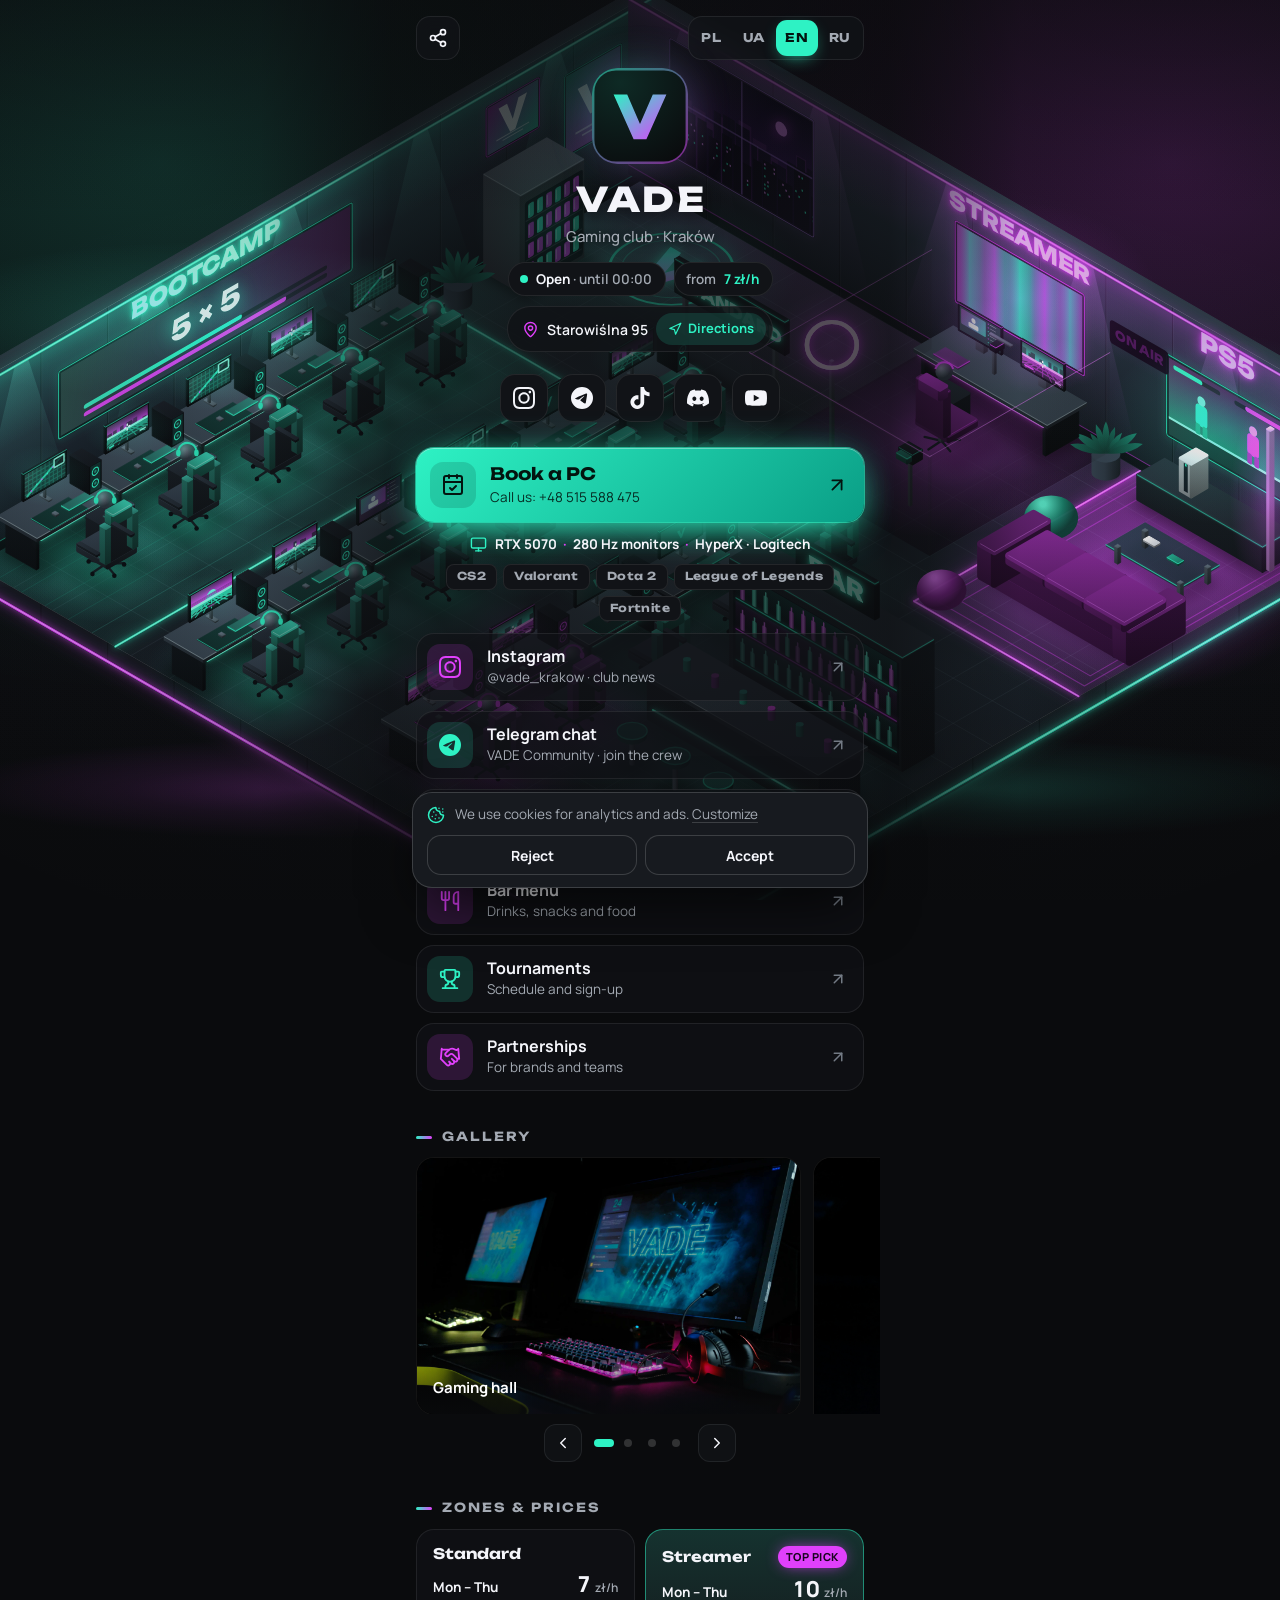
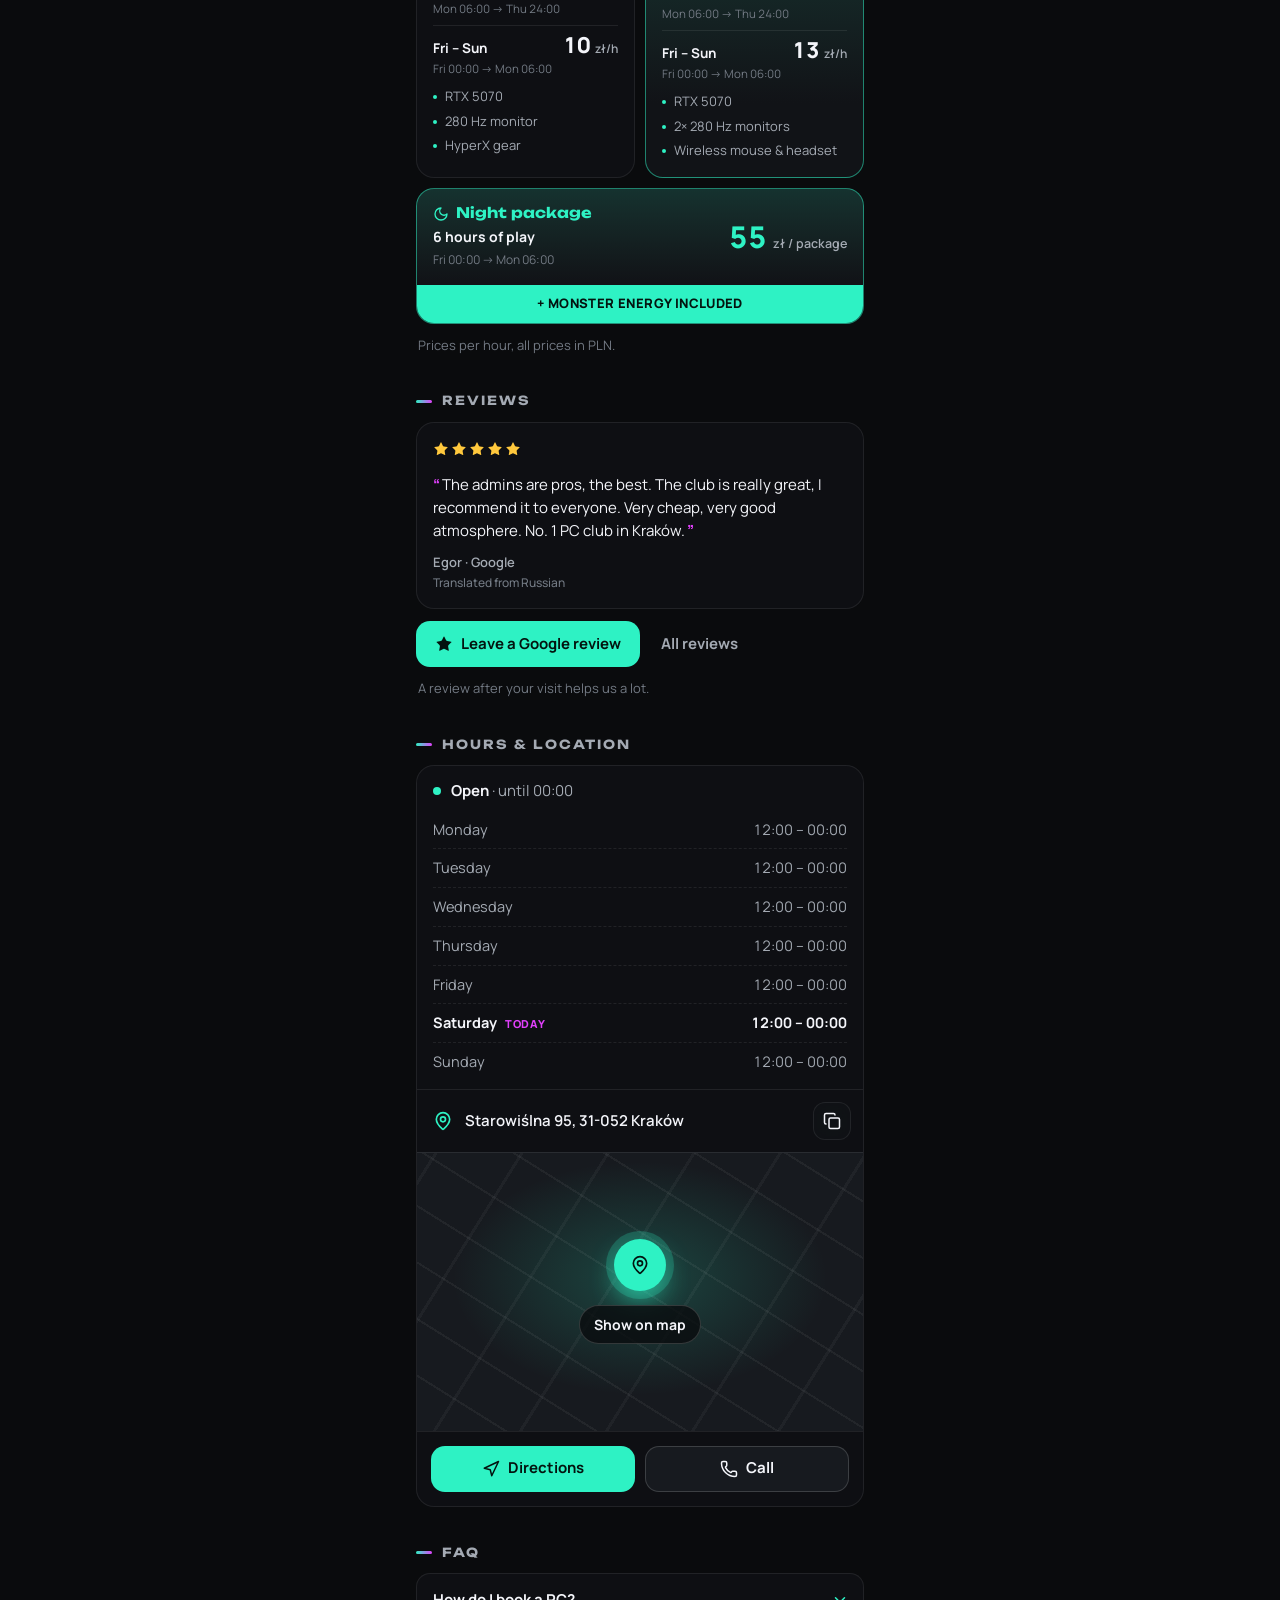
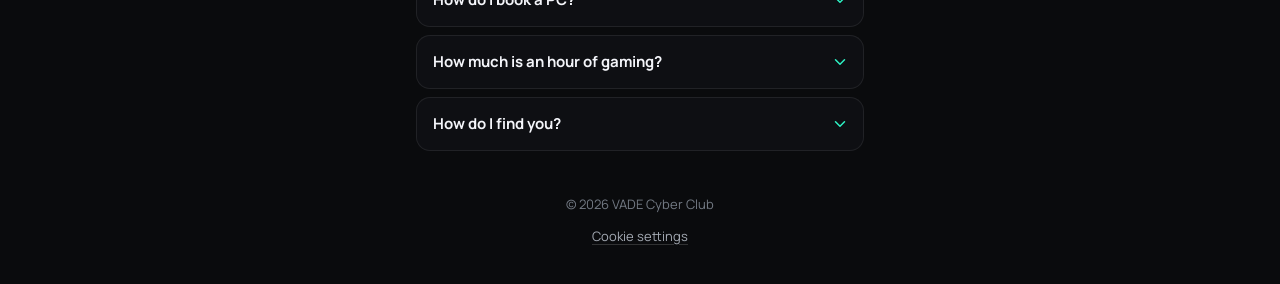
==== commit 835108a4: "Update pricing structure and add weekly rates and packages in configuration" ====
--- a/vade/index.html
+++ b/vade/index.html
@@ -67,7 +67,8 @@
     <symbol id="i-youtube" viewBox="0 0 24 24"><path fill="currentColor" d="M23.498 6.186a3.016 3.016 0 0 0-2.122-2.136C19.505 3.545 12 3.545 12 3.545s-7.505 0-9.377.505A3.017 3.017 0 0 0 .502 6.186C0 8.07 0 12 0 12s0 3.93.502 5.814a3.016 3.016 0 0 0 2.122 2.136c1.871.505 9.376.505 9.376.505s7.505 0 9.377-.505a3.015 3.015 0 0 0 2.122-2.136C24 15.93 24 12 24 12s0-3.93-.502-5.814zM9.545 15.568V8.432L15.818 12l-6.273 3.568z"/></symbol>
     <symbol id="i-arrow-up-right" viewBox="0 0 24 24" fill="none" stroke="currentColor" stroke-width="2" stroke-linecap="round" stroke-linejoin="round"><path d="M7 7h10v10"/> <path d="M7 17 17 7"/></symbol>
     <symbol id="i-calendar-check" viewBox="0 0 24 24" fill="none" stroke="currentColor" stroke-width="2" stroke-linecap="round" stroke-linejoin="round"><path d="M8 2v3"/> <path d="M16 2v3"/> <rect x="3" y="3" width="18" height="18" rx="2"/> <path d="M3 9h18"/> <path d="m9 15 2 2 4-4"/></symbol>
-    <symbol id="i-check" viewBox="0 0 24 24" fill="none" stroke="currentColor" stroke-width="2" stroke-linecap="round" stroke-linejoin="round"><path d="M20 6 9 17l-5-5"/></symbol>
+    <symbol id="i-moon" viewBox="0 0 24 24" fill="none" stroke="currentColor" stroke-width="2" stroke-linecap="round" stroke-linejoin="round"><path d="M12 3a6 6 0 0 0 9 9 9 9 0 1 1-9-9Z"/></symbol>
+    <symbol id="i-check"viewBox="0 0 24 24" fill="none" stroke="currentColor" stroke-width="2" stroke-linecap="round" stroke-linejoin="round"><path d="M20 6 9 17l-5-5"/></symbol>
     <symbol id="i-chevron-left" viewBox="0 0 24 24" fill="none" stroke="currentColor" stroke-width="2" stroke-linecap="round" stroke-linejoin="round"><path d="m15 18-6-6 6-6"/></symbol>
     <symbol id="i-chevron-right" viewBox="0 0 24 24" fill="none" stroke="currentColor" stroke-width="2" stroke-linecap="round" stroke-linejoin="round"><path d="m9 18 6-6-6-6"/></symbol>
     <symbol id="i-clock" viewBox="0 0 24 24" fill="none" stroke="currentColor" stroke-width="2" stroke-linecap="round" stroke-linejoin="round"><circle cx="12" cy="12" r="10"/> <path d="M12 6v6l4 2"/></symbol>
--- a/vade/styles.css
+++ b/vade/styles.css
@@ -1015,6 +1015,141 @@
   font-weight: 600;
 }
 
+/* Тарифи за днями тижня: «Pn – Czw … 7 zł/h» і години дії під ними */
+.zone__rates {
+  display: grid;
+  gap: 8px;
+  margin: 0;
+  padding: 0;
+  list-style: none;
+}
+
+.rate {
+  display: grid;
+  grid-template-columns: 1fr auto;
+  align-items: baseline;
+  gap: 2px 8px;
+}
+
+.rate + .rate {
+  padding-top: 8px;
+  border-top: 1px solid var(--border);
+}
+
+.rate__days {
+  font-size: 13.5px;
+  font-weight: 700;
+}
+
+.rate__price {
+  font-size: 22px;
+  font-weight: 800;
+  line-height: 1;
+  font-variant-numeric: tabular-nums;
+  white-space: nowrap;
+}
+
+.rate__price small {
+  color: var(--muted);
+  font-size: 12px;
+  font-weight: 600;
+}
+
+.rate__hours {
+  grid-column: 1 / -1;
+  color: var(--faint);
+  font-size: 11.5px;
+  font-variant-numeric: tabular-nums;
+}
+
+/* Пакети (нічний): широка картка під зонами */
+.packs {
+  display: grid;
+  gap: 10px;
+  margin: 10px 0 0;
+  padding: 0;
+  list-style: none;
+}
+
+.pack {
+  overflow: hidden;
+  border: 1px solid rgba(46, 242, 196, 0.5);
+  border: 1px solid color-mix(in srgb, var(--accent) 50%, transparent);
+  border-radius: var(--radius);
+  background: linear-gradient(180deg, color-mix(in srgb, var(--accent) 14%, var(--surface)), var(--surface) 70%);
+}
+
+.pack__body {
+  display: flex;
+  align-items: center;
+  justify-content: space-between;
+  gap: 12px;
+  padding: 16px;
+}
+
+.pack__info {
+  display: grid;
+  gap: 4px;
+  min-width: 0;
+}
+
+.pack__name {
+  display: flex;
+  align-items: center;
+  gap: 7px;
+  margin: 0;
+  color: var(--accent);
+  font: 700 14.5px/1.2 var(--font-display);
+}
+
+.pack__name .ico {
+  flex: none;
+  width: 16px;
+  height: 16px;
+}
+
+.pack__details {
+  margin: 0;
+  font-size: 14px;
+  font-weight: 700;
+}
+
+.pack__hours {
+  margin: 0;
+  color: var(--faint);
+  font-size: 12px;
+  font-variant-numeric: tabular-nums;
+}
+
+.pack__price {
+  flex: none;
+  margin: 0;
+  color: var(--accent);
+  font-size: 30px;
+  font-weight: 800;
+  line-height: 1;
+  font-variant-numeric: tabular-nums;
+  white-space: nowrap;
+}
+
+.pack__price small {
+  color: var(--muted);
+  font-size: 12.5px;
+  font-weight: 600;
+}
+
+.pack__bonus {
+  margin: 0;
+  padding: 9px 16px;
+  background: var(--accent);
+  color: var(--on-accent, #04110e);
+  font-size: 13px;
+  font-weight: 800;
+  letter-spacing: 0.03em;
+  text-align: center;
+  text-transform: uppercase;
+}
+
 .zone__specs {
   display: grid;
   gap: 5px;
@@ -2005,3 +2140,127 @@
     scroll-behavior: auto !important;
   }
 }
+
+/* ---------- Вільні ПК: бейдж у шапці та сітка по зонах ---------- */
+
+.avail[hidden] {
+  display: none;
+}
+
+.pcs__group + .pcs__group {
+  margin-top: 16px;
+}
+
+.pcs__zone {
+  display: flex;
+  align-items: baseline;
+  justify-content: space-between;
+  gap: 8px;
+  margin: 0 0 8px;
+  font: 700 13.5px/1.2 var(--font-display);
+}
+
+.pcs__zone span {
+  color: var(--muted);
+  font: 600 12.5px/1 var(--font-body);
+  font-variant-numeric: tabular-nums;
+}
+
+.pcs {
+  display: grid;
+  grid-template-columns: repeat(auto-fill, minmax(76px, 1fr));
+  gap: 8px;
+  margin: 0;
+  padding: 0;
+  list-style: none;
+}
+
+.pc {
+  --c: var(--faint);
+  display: flex;
+  flex-direction: column;
+  align-items: center;
+  gap: 3px;
+  padding: 10px 6px 9px;
+  border: 1px solid color-mix(in srgb, var(--c) 45%, transparent);
+  border-radius: 12px;
+  background: color-mix(in srgb, var(--c) 9%, var(--surface));
+  text-align: center;
+}
+
+.pc--free {
+  --c: var(--ok);
+  box-shadow: 0 0 22px -12px var(--ok);
+}
+
+.pc--busy {
+  --c: var(--bad);
+}
+
+.pc--offline {
+  --c: var(--faint);
+  opacity: 0.55;
+}
+
+.pc__name {
+  font: 700 13px/1.15 var(--font-display);
+  font-variant-numeric: tabular-nums;
+  overflow-wrap: anywhere;
+}
+
+.pc__state {
+  color: var(--c);
+  font-size: 11.5px;
+  font-weight: 700;
+}
+
+.pc--offline .pc__state {
+  color: var(--muted);
+}
+
+.pcs__note {
+  display: flex;
+  flex-wrap: wrap;
+  align-items: center;
+  justify-content: space-between;
+  gap: 6px 14px;
+}
+
+.pcs__legend {
+  display: inline-flex;
+  flex-wrap: wrap;
+  gap: 4px 12px;
+}
+
+.pcs__key {
+  --c: var(--faint);
+  display: inline-flex;
+  align-items: center;
+  gap: 6px;
+}
+
+.pcs__key i {
+  width: 8px;
+  height: 8px;
+  border-radius: 50%;
+  background: var(--c);
+}
+
+.pcs__key.pc--free {
+  --c: var(--ok);
+}
+
+.pcs__key.pc--busy {
+  --c: var(--bad);
+}
+
+/* На широкому екрані плитки ПК — таке саме «скло», як інші картки */
+@media (min-width: 700px) {
+  @supports ((-webkit-backdrop-filter: blur(1px)) or (backdrop-filter: blur(1px))) {
+    .pc {
+      background: color-mix(in srgb, var(--c) 10%, rgba(17, 19, 23, 0.66));
+      -webkit-backdrop-filter: blur(14px) saturate(1.2);
+      backdrop-filter: blur(14px) saturate(1.2);
+    }
+  }
+}
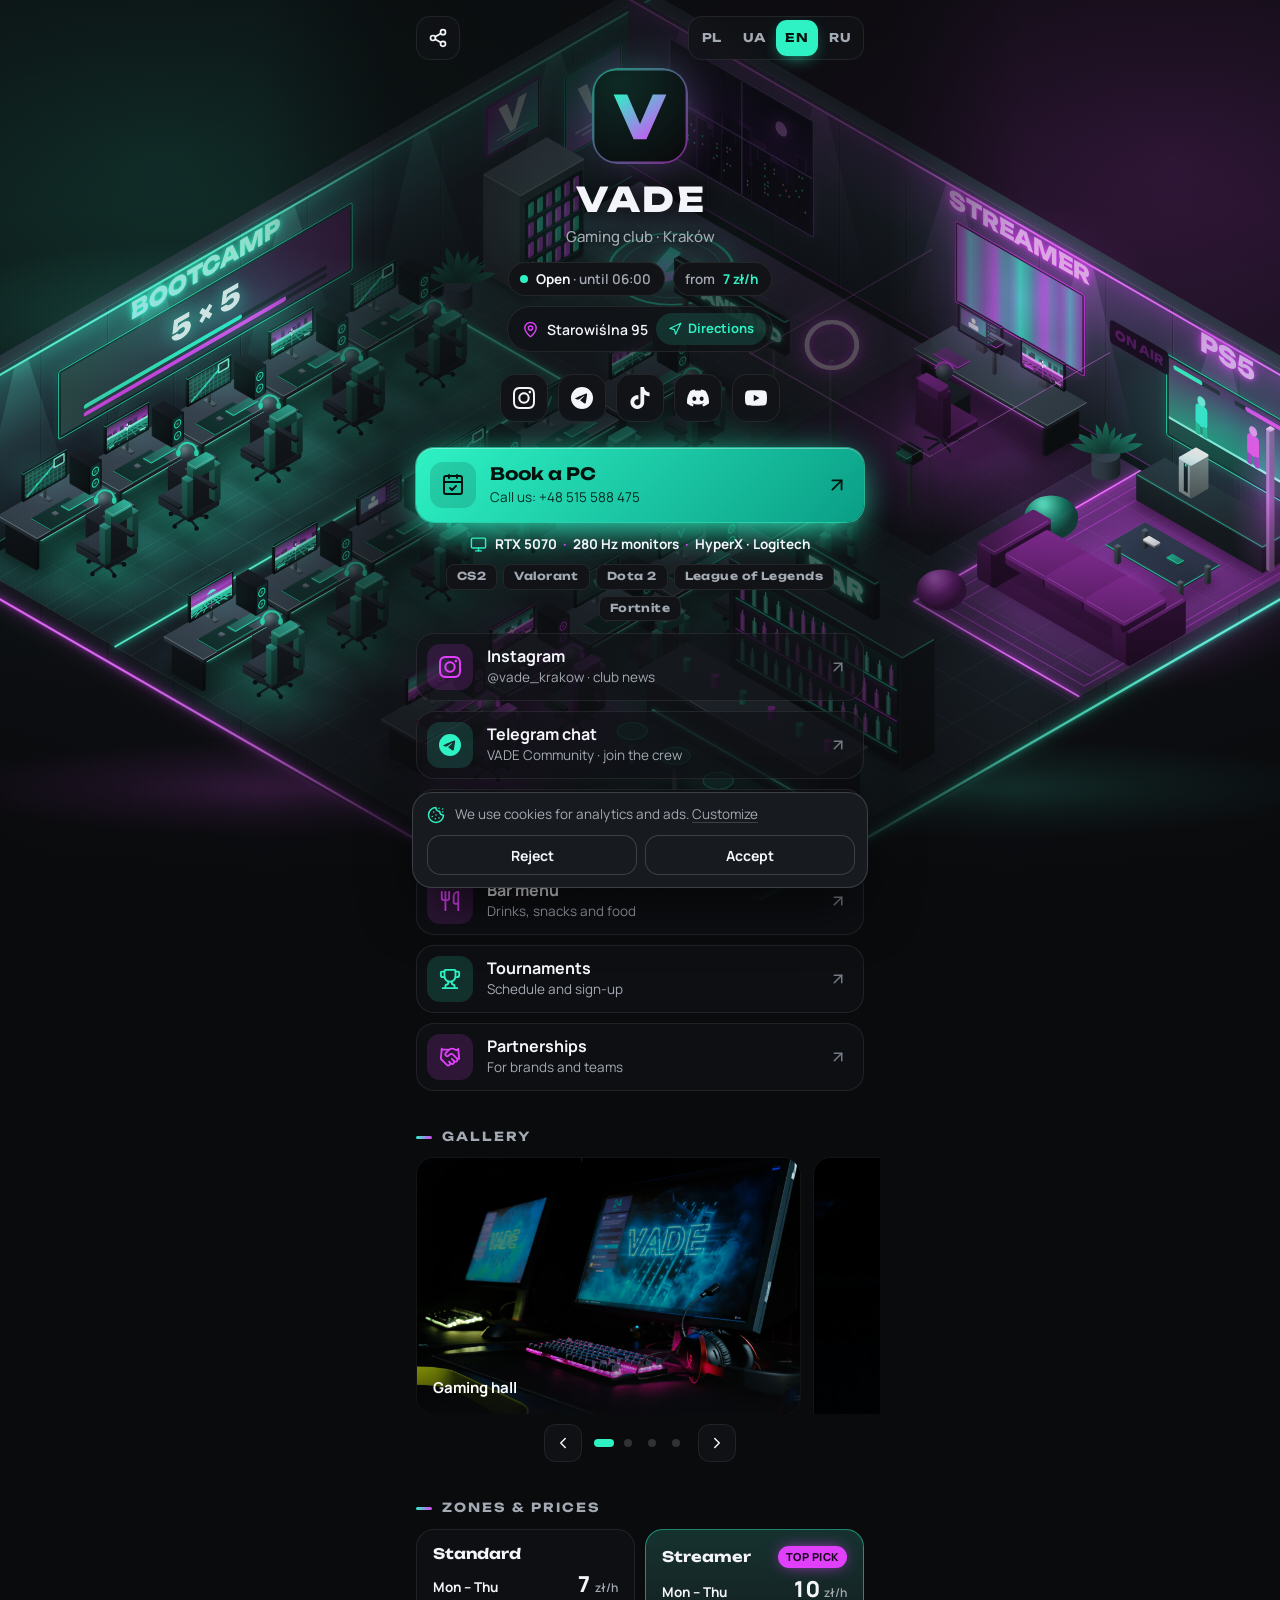
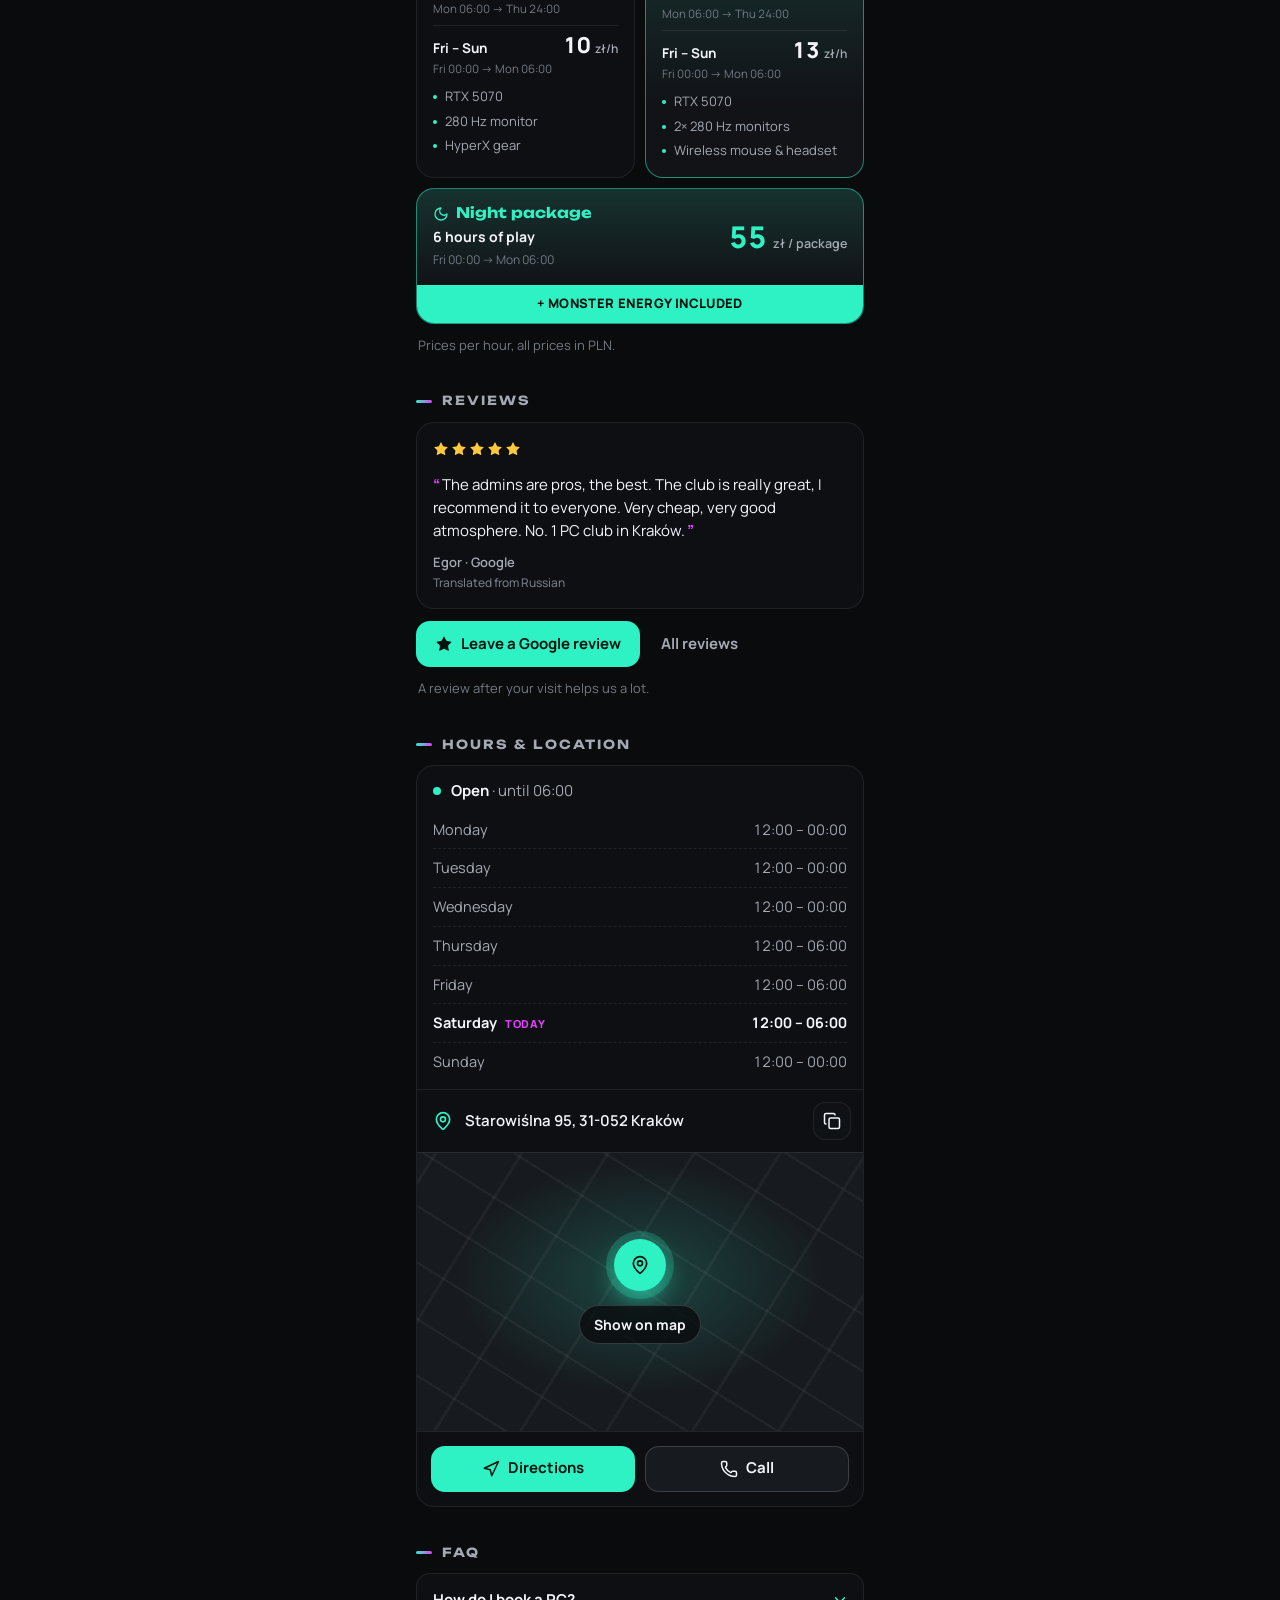
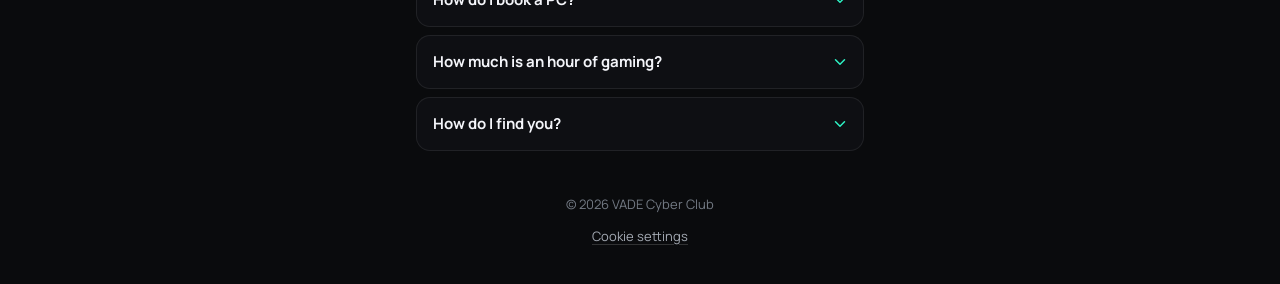
==== commit 1527f29b: "feat: enhance PC availability feature with interactive hall map and list view - Updated translations" ====
--- a/vade/index.html
+++ b/vade/index.html
@@ -91,6 +91,8 @@
     <symbol id="i-star" viewBox="0 0 24 24"><path fill="currentColor" d="M11.525 2.295a.53.53 0 0 1 .95 0l2.31 4.679a2.123 2.123 0 0 0 1.595 1.16l5.166.756a.53.53 0 0 1 .294.904l-3.736 3.638a2.123 2.123 0 0 0-.611 1.878l.882 5.14a.53.53 0 0 1-.771.56l-4.618-2.428a2.122 2.122 0 0 0-1.973 0L6.396 21.01a.53.53 0 0 1-.77-.56l.881-5.139a2.122 2.122 0 0 0-.611-1.879L2.16 9.795a.53.53 0 0 1 .294-.906l5.165-.755a2.122 2.122 0 0 0 1.597-1.16z"/></symbol>
     <symbol id="i-chevron-down" viewBox="0 0 24 24" fill="none" stroke="currentColor" stroke-width="2" stroke-linecap="round" stroke-linejoin="round"><path d="m6 9 6 6 6-6"/></symbol>
     <symbol id="i-close" viewBox="0 0 24 24" fill="none" stroke="currentColor" stroke-width="2" stroke-linecap="round" stroke-linejoin="round"><path d="M18 6 6 18"/> <path d="m6 6 12 12"/></symbol>
+    <symbol id="i-map" viewBox="0 0 24 24" fill="none" stroke="currentColor" stroke-width="2" stroke-linecap="round" stroke-linejoin="round"><polygon points="3 6 9 3 15 6 21 3 21 18 15 21 9 18 3 21"/><line x1="9" x2="9" y1="3" y2="18"/><line x1="15" x2="15" y1="6" y2="21"/></symbol>
+    <symbol id="i-layout-grid" viewBox="0 0 24 24" fill="none" stroke="currentColor" stroke-width="2" stroke-linecap="round" stroke-linejoin="round"><rect width="7" height="7" x="3" y="3" rx="1"/><rect width="7" height="7" x="14" y="3" rx="1"/><rect width="7" height="7" x="14" y="14" rx="1"/><rect width="7" height="7" x="3" y="14" rx="1"/></symbol>
   </svg>
   <div class="bg" aria-hidden="true"></div>
 
--- a/vade/styles.css
+++ b/vade/styles.css
@@ -2141,12 +2141,524 @@
   }
 }
 
-/* ---------- Вільні ПК: бейдж у шапці та сітка по зонах ---------- */
+/* ---------- Вільні ПК: бейдж у шапці, 2D-карта залу та список по зонах ---------- */
 
 .avail[hidden] {
   display: none;
 }
 
+.pcs__head {
+  display: flex;
+  flex-wrap: wrap;
+  align-items: center;
+  justify-content: space-between;
+  gap: 10px 12px;
+  margin-bottom: 12px;
+}
+
+.pcs__head .section__title {
+  margin: 0;
+}
+
+/* Перемикач «Map / List» у правому верхньому кутку блоку */
+.pcs__toggle {
+  display: inline-flex;
+  gap: 2px;
+  padding: 3px;
+  border: 1px solid var(--border);
+  border-radius: 12px;
+  background: rgba(17, 19, 23, 0.85);
+}
+
+.pcs__toggle-btn {
+  display: inline-flex;
+  align-items: center;
+  gap: 5px;
+  height: 30px;
+  padding: 0 10px;
+  border: 0;
+  border-radius: 9px;
+  background: none;
+  color: var(--muted);
+  font: 700 11.5px/1 var(--font-body);
+  letter-spacing: 0.02em;
+  cursor: pointer;
+  transition: background 0.15s, color 0.15s, box-shadow 0.15s;
+}
+
+.pcs__toggle-btn .ico {
+  width: 14px;
+  height: 14px;
+}
+
+.pcs__toggle-btn:hover {
+  color: var(--text);
+}
+
+.pcs__toggle-btn[aria-pressed="true"] {
+  background: var(--accent);
+  box-shadow: 0 4px 14px -6px var(--accent);
+  color: var(--on-accent);
+  cursor: default;
+}
+
+/* Лічильники вільних місць по зонах над картою */
+.pcs__zones-bar {
+  display: flex;
+  flex-wrap: wrap;
+  gap: 8px;
+  margin-bottom: 12px;
+}
+
+.pcs__zpill {
+  display: inline-flex;
+  align-items: center;
+  gap: 5px;
+  padding: 6px 11px;
+  border: 1px solid var(--border);
+  border-radius: 10px;
+  background: rgba(17, 19, 23, 0.85);
+  color: var(--muted);
+  font-size: 13px;
+  font-weight: 600;
+  font-variant-numeric: tabular-nums;
+}
+
+.pcs__zpill b {
+  color: var(--text);
+  font-weight: 700;
+}
+
+.pcs__zpill.is-avail span {
+  color: var(--ok);
+  font-weight: 800;
+}
+
+.pcs__zpill--stream {
+  border-color: color-mix(in srgb, var(--accent-2) 32%, transparent);
+}
+
+.pcs__zpill--stream b {
+  color: color-mix(in srgb, var(--accent-2) 72%, #fff);
+}
+
+/* Інтерактивна 2D-карта залу (SVG) */
+.club-map {
+  position: relative;
+  overflow: hidden;
+  border: 1px solid var(--border-strong);
+  border-radius: var(--radius);
+  background: rgba(12, 14, 19, 0.88);
+  box-shadow:
+    inset 0 1px 0 rgba(255, 255, 255, 0.05),
+    0 18px 40px -24px rgba(0, 0, 0, 0.9);
+}
+
+.club-map__viewport {
+  overflow-x: auto;
+  overflow-y: hidden;
+  -webkit-overflow-scrolling: touch;
+  scrollbar-width: thin;
+  scrollbar-color: rgba(46, 242, 196, 0.28) transparent;
+}
+
+.club-map__viewport::-webkit-scrollbar {
+  height: 5px;
+}
+
+.club-map__viewport::-webkit-scrollbar-thumb {
+  border-radius: 999px;
+  background: rgba(46, 242, 196, 0.28);
+}
+
+.club-map__svg {
+  display: block;
+  width: 100%;
+  height: auto;
+  user-select: none;
+  -webkit-user-select: none;
+}
+
+.club-map__hint {
+  display: none;
+  margin: 0;
+  padding: 0 12px 8px;
+  color: var(--faint);
+  font-size: 11.5px;
+  font-weight: 600;
+  text-align: right;
+  transition: opacity 0.25s;
+}
+
+.club-map.is-scrolled .club-map__hint {
+  opacity: 0.35;
+}
+
+@media (max-width: 499px) {
+  .club-map__svg {
+    min-width: 520px;
+  }
+
+  .club-map__hint {
+    display: block;
+  }
+}
+
+/* Елементи інтер'єру всередині SVG */
+.map-floor {
+  fill: rgba(13, 16, 22, 0.94);
+}
+
+.map-zone-fill {
+  fill: rgba(255, 255, 255, 0.018);
+}
+
+.map-zone-fill--stream {
+  fill: rgba(224, 64, 251, 0.065);
+}
+
+.map-desk {
+  stroke: rgba(255, 255, 255, 0.12);
+  stroke-width: 2;
+  stroke-linecap: round;
+}
+
+.map-wall {
+  fill: none;
+  stroke: rgba(255, 255, 255, 0.24);
+  stroke-width: 2;
+  stroke-linecap: round;
+  stroke-linejoin: round;
+}
+
+.map-wall--outer {
+  stroke: rgba(255, 255, 255, 0.3);
+  stroke-width: 2.2;
+}
+
+.map-wall--stream {
+  stroke: rgba(224, 64, 251, 0.55);
+}
+
+.map-room-box {
+  fill: rgba(255, 255, 255, 0.025);
+  stroke: rgba(255, 255, 255, 0.18);
+  stroke-width: 1.5;
+}
+
+.map-admin-bar {
+  stroke: var(--accent);
+  stroke-opacity: 0.55;
+  stroke-width: 2.4;
+  stroke-linecap: round;
+}
+
+.map-door-gap {
+  stroke: rgba(13, 16, 22, 0.96);
+  stroke-width: 3.5;
+}
+
+.map-entrance-glow {
+  stroke: var(--accent);
+  stroke-width: 3;
+  stroke-linecap: round;
+  filter: drop-shadow(0 0 6px var(--accent));
+}
+
+.map-entrance-arrow {
+  fill: none;
+  stroke: var(--accent);
+  stroke-width: 2.2;
+  stroke-linecap: round;
+  stroke-linejoin: round;
+}
+
+.map-landmark__ico {
+  fill: none;
+  stroke: rgba(244, 245, 250, 0.56);
+  stroke-width: 1.6;
+  stroke-linecap: round;
+  stroke-linejoin: round;
+}
+
+.map-landmark__label {
+  fill: rgba(244, 245, 250, 0.55);
+  font: 700 9.5px/1 var(--font-display);
+  letter-spacing: 0.08em;
+  text-transform: uppercase;
+}
+
+.map-landmark__label--accent {
+  fill: var(--accent);
+}
+
+.map-zone-label {
+  fill: rgba(255, 255, 255, 0.22);
+  font: 700 10px/1 var(--font-display);
+  letter-spacing: 0.18em;
+  text-transform: uppercase;
+  pointer-events: none;
+}
+
+.map-zone-label--stream {
+  fill: rgba(224, 64, 251, 0.85);
+  letter-spacing: 0.16em;
+}
+
+/* Неактивні слоти (відсутні у відповіді API) — пунктирний контур без клікабельності */
+.map-pc-ghost {
+  pointer-events: none;
+}
+
+.map-pc-ghost__screen {
+  fill: rgba(255, 255, 255, 0.012);
+  stroke: rgba(255, 255, 255, 0.14);
+  stroke-width: 1.2;
+  stroke-dasharray: 3 3;
+}
+
+.map-pc-ghost__led {
+  fill: none;
+  stroke: rgba(255, 255, 255, 0.1);
+  stroke-width: 1;
+  stroke-dasharray: 2 2;
+}
+
+/* Інтерактивні іконки моніторів ПК */
+.map-pc {
+  --pc-c: var(--faint);
+  --pc-fill: rgba(28, 32, 40, 0.85);
+  cursor: pointer;
+  outline: none;
+}
+
+.map-pc__hit {
+  fill: transparent;
+}
+
+.map-pc__ring {
+  fill: none;
+  stroke: var(--pc-c);
+  stroke-width: 2;
+  opacity: 0;
+  transition: opacity 0.18s ease;
+}
+
+.map-pc__screen {
+  fill: var(--pc-fill);
+  stroke: var(--pc-c);
+  stroke-width: 1.5;
+  transition: fill 0.18s ease, stroke-width 0.18s ease, filter 0.18s ease;
+}
+
+.map-pc__glint {
+  stroke: rgba(255, 255, 255, 0.14);
+  stroke-width: 1.2;
+  stroke-linecap: round;
+  pointer-events: none;
+}
+
+.map-pc__num {
+  fill: var(--text);
+  font: 800 12.5px/1 var(--font-display);
+  font-variant-numeric: tabular-nums;
+  pointer-events: none;
+}
+
+.map-pc__neck {
+  fill: rgba(255, 255, 255, 0.2);
+  pointer-events: none;
+}
+
+.map-pc__led {
+  fill: var(--pc-c);
+  pointer-events: none;
+  transition: filter 0.18s ease;
+}
+
+.map-pc--free {
+  --pc-c: var(--ok);
+  --pc-fill: rgba(46, 242, 196, 0.13);
+}
+
+.map-pc--free .map-pc__led {
+  filter: drop-shadow(0 0 4px rgba(46, 242, 196, 0.8));
+}
+
+.map-pc--busy {
+  --pc-c: var(--bad);
+  --pc-fill: rgba(255, 77, 133, 0.12);
+}
+
+.map-pc--busy .map-pc__num {
+  fill: rgba(244, 245, 250, 0.84);
+}
+
+.map-pc--maintenance {
+  --pc-c: #ffb547;
+  --pc-fill: rgba(255, 181, 71, 0.11);
+}
+
+.map-pc--offline {
+  --pc-c: #525864;
+  --pc-fill: rgba(24, 27, 34, 0.72);
+  opacity: 0.58;
+}
+
+.map-pc--offline .map-pc__num {
+  fill: var(--muted);
+}
+
+.map-pc:hover .map-pc__screen,
+.map-pc:focus-visible .map-pc__screen {
+  stroke-width: 2.1;
+  filter: drop-shadow(0 0 8px var(--pc-c));
+}
+
+.map-pc:focus-visible .map-pc__ring {
+  opacity: 0.7;
+}
+
+.map-pc.is-selected .map-pc__ring {
+  opacity: 1;
+  filter: drop-shadow(0 0 8px var(--ok));
+}
+
+.map-pc.is-selected .map-pc__screen {
+  fill: rgba(46, 242, 196, 0.28);
+  stroke-width: 2.2;
+}
+
+/* Плаваюча підказка (Tooltip) */
+.club-map__tooltip {
+  --tip-c: var(--faint);
+  position: absolute;
+  z-index: 10;
+  min-width: 138px;
+  max-width: 220px;
+  padding: 8px 11px;
+  border: 1px solid color-mix(in srgb, var(--tip-c) 55%, rgba(255, 255, 255, 0.12));
+  border-radius: 12px;
+  background: rgba(12, 14, 19, 0.96);
+  box-shadow:
+    0 12px 28px -8px rgba(0, 0, 0, 0.85),
+    0 0 22px -10px var(--tip-c);
+  pointer-events: none;
+  animation: tip-in 0.14s ease-out both;
+}
+
+@keyframes tip-in {
+  from {
+    opacity: 0;
+    transform: translateY(4px);
+  }
+}
+
+.club-map__tooltip--free {
+  --tip-c: var(--ok);
+}
+
+.club-map__tooltip--busy {
+  --tip-c: var(--bad);
+}
+
+.club-map__tooltip--maintenance {
+  --tip-c: #ffb547;
+}
+
+.club-map__tooltip--offline {
+  --tip-c: var(--faint);
+}
+
+.club-map__tip-top {
+  display: flex;
+  align-items: center;
+  justify-content: space-between;
+  gap: 10px;
+}
+
+.club-map__tip-top b {
+  font: 700 13px/1.15 var(--font-display);
+  color: var(--text);
+  white-space: nowrap;
+}
+
+.club-map__tip-badge {
+  padding: 2px 7px;
+  border-radius: 999px;
+  background: color-mix(in srgb, var(--tip-c) 18%, transparent);
+  color: var(--tip-c);
+  font-size: 11px;
+  font-weight: 800;
+  white-space: nowrap;
+}
+
+.club-map__tip-meta {
+  margin-top: 4px;
+  color: var(--muted);
+  font-size: 12px;
+  font-weight: 600;
+  line-height: 1.3;
+}
+
+/* Панель бронювання обраного вільного ПК */
+.pcs__bookbar {
+  display: flex;
+  flex-wrap: wrap;
+  align-items: center;
+  justify-content: space-between;
+  gap: 10px 12px;
+  margin-top: 10px;
+  padding: 10px 12px;
+  border: 1px solid color-mix(in srgb, var(--ok) 48%, transparent);
+  border-radius: 14px;
+  background: linear-gradient(135deg, color-mix(in srgb, var(--ok) 13%, var(--surface)), var(--surface));
+  box-shadow: 0 10px 26px -16px var(--ok);
+  animation: tip-in 0.18s ease-out both;
+}
+
+.pcs__bookinfo {
+  display: flex;
+  align-items: center;
+  gap: 10px;
+  min-width: 0;
+}
+
+.pcs__bookdot {
+  flex: none;
+  width: 9px;
+  height: 9px;
+  border-radius: 50%;
+  background: var(--ok);
+  box-shadow: 0 0 10px var(--ok);
+}
+
+.pcs__bookmeta {
+  display: flex;
+  flex-direction: column;
+  gap: 1px;
+  min-width: 0;
+}
+
+.pcs__bookmeta b {
+  font: 700 13.5px/1.2 var(--font-display);
+  color: var(--text);
+}
+
+.pcs__bookmeta small {
+  color: var(--muted);
+  font-size: 12.5px;
+  font-weight: 600;
+}
+
+.pcs__bookactions {
+  display: flex;
+  align-items: center;
+  gap: 6px;
+  margin-left: auto;
+}
+
+/* Режим «Список» (плитки по зонах) */
 .pcs__group + .pcs__group {
   margin-top: 16px;
 }
@@ -2186,6 +2698,23 @@
   border-radius: 12px;
   background: color-mix(in srgb, var(--c) 9%, var(--surface));
   text-align: center;
+  transition: transform 0.15s, border-color 0.15s, box-shadow 0.15s, background 0.15s;
+}
+
+.pc.is-selectable {
+  cursor: pointer;
+}
+
+.pc.is-selectable:hover {
+  transform: translateY(-1px);
+  border-color: var(--c);
+  box-shadow: 0 0 22px -10px var(--c);
+}
+
+.pc.is-selected {
+  border-color: var(--ok);
+  background: color-mix(in srgb, var(--ok) 22%, var(--surface));
+  box-shadow: 0 0 0 1px var(--ok), 0 0 24px -8px var(--ok);
 }
 
 .pc--free {
@@ -2195,6 +2724,11 @@
 
 .pc--busy {
   --c: var(--bad);
+}
+
+/* Обслуговування / оновлення ігор (від Vade Launcher) — бурштиновий, ПК зараз недоступний */
+.pc--maintenance {
+  --c: #ffb547;
 }
 
 .pc--offline {
@@ -2254,9 +2788,21 @@
   --c: var(--bad);
 }
 
-/* На широкому екрані плитки ПК — таке саме «скло», як інші картки */
+.pcs__key.pc--maintenance {
+  --c: #ffb547;
+}
+
+/* На широкому екрані плитки й карта ПК — таке саме «скло», як інші картки */
 @media (min-width: 700px) {
   @supports ((-webkit-backdrop-filter: blur(1px)) or (backdrop-filter: blur(1px))) {
+    .club-map,
+    .pcs__toggle,
+    .pcs__zpill {
+      background-color: rgba(14, 16, 22, 0.72);
+      -webkit-backdrop-filter: blur(14px) saturate(1.2);
+      backdrop-filter: blur(14px) saturate(1.2);
+    }
+
     .pc {
       background: color-mix(in srgb, var(--c) 10%, rgba(17, 19, 23, 0.66));
       -webkit-backdrop-filter: blur(14px) saturate(1.2);
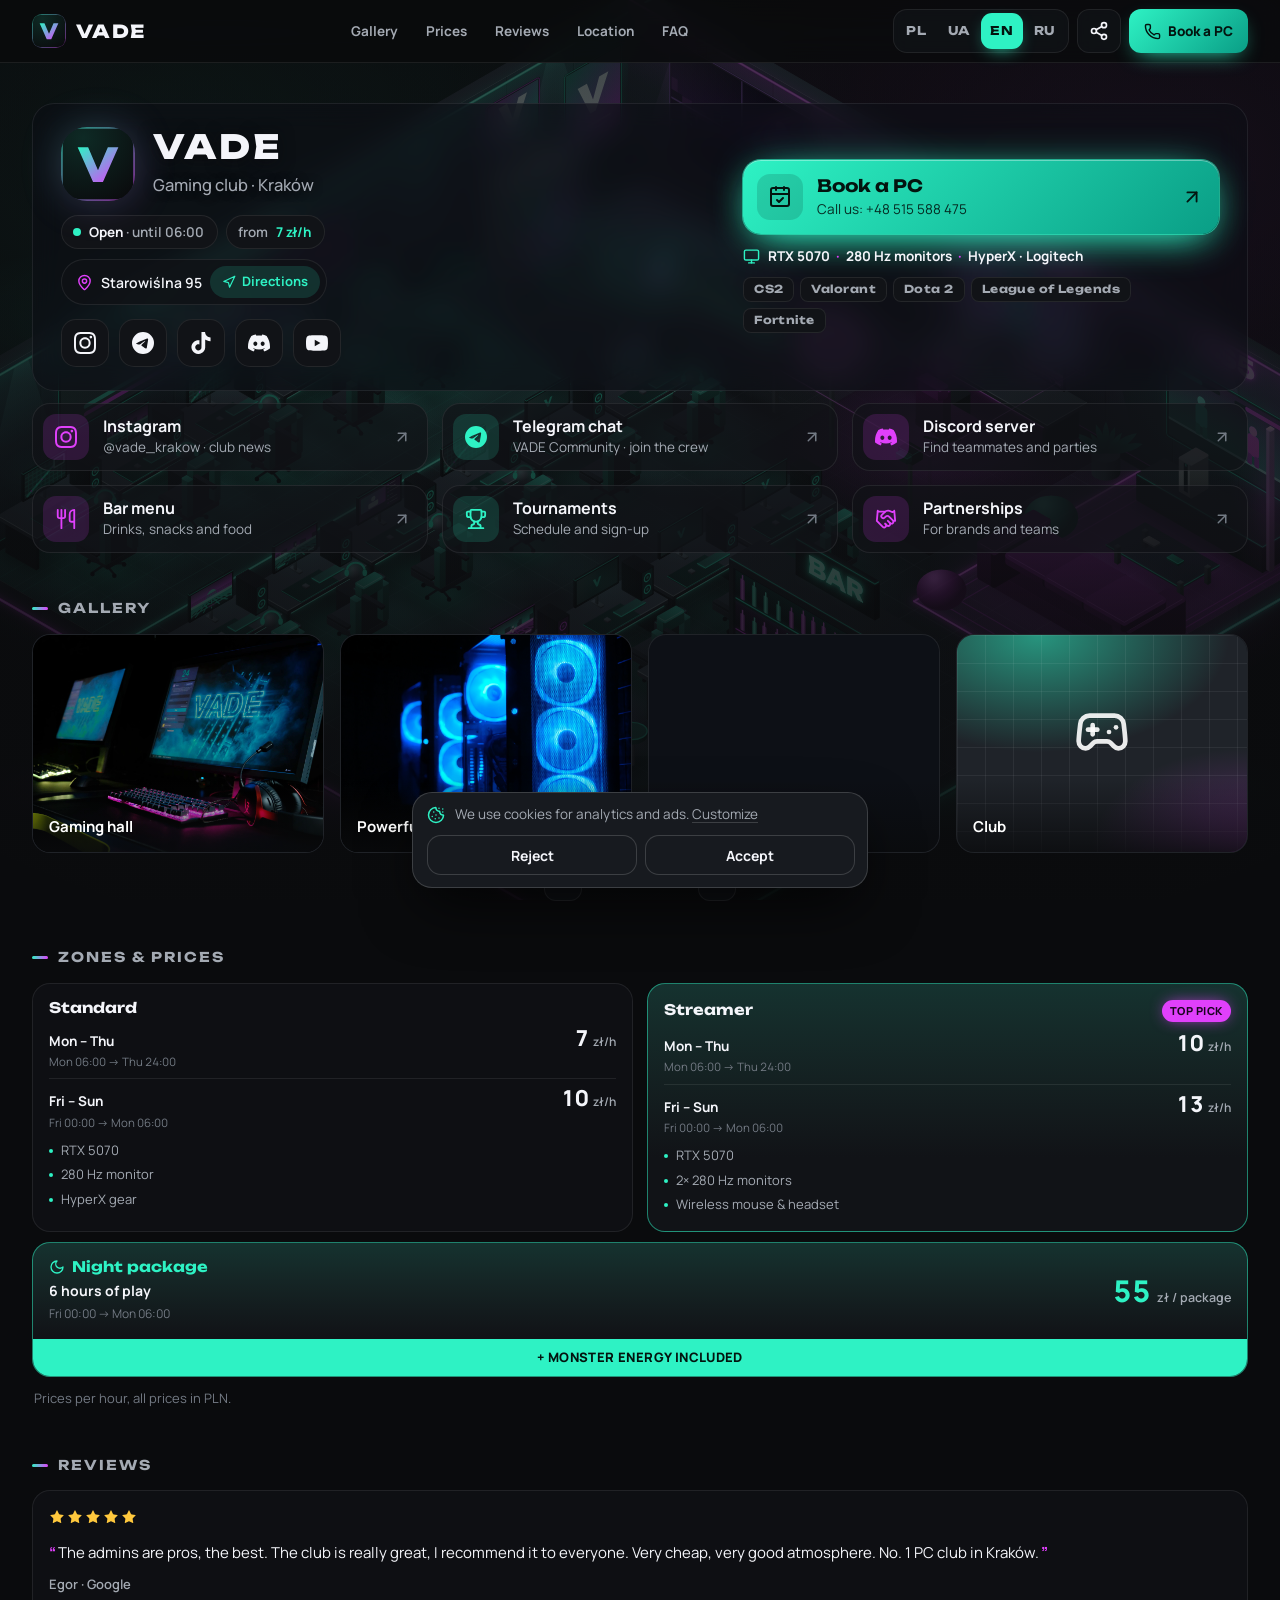
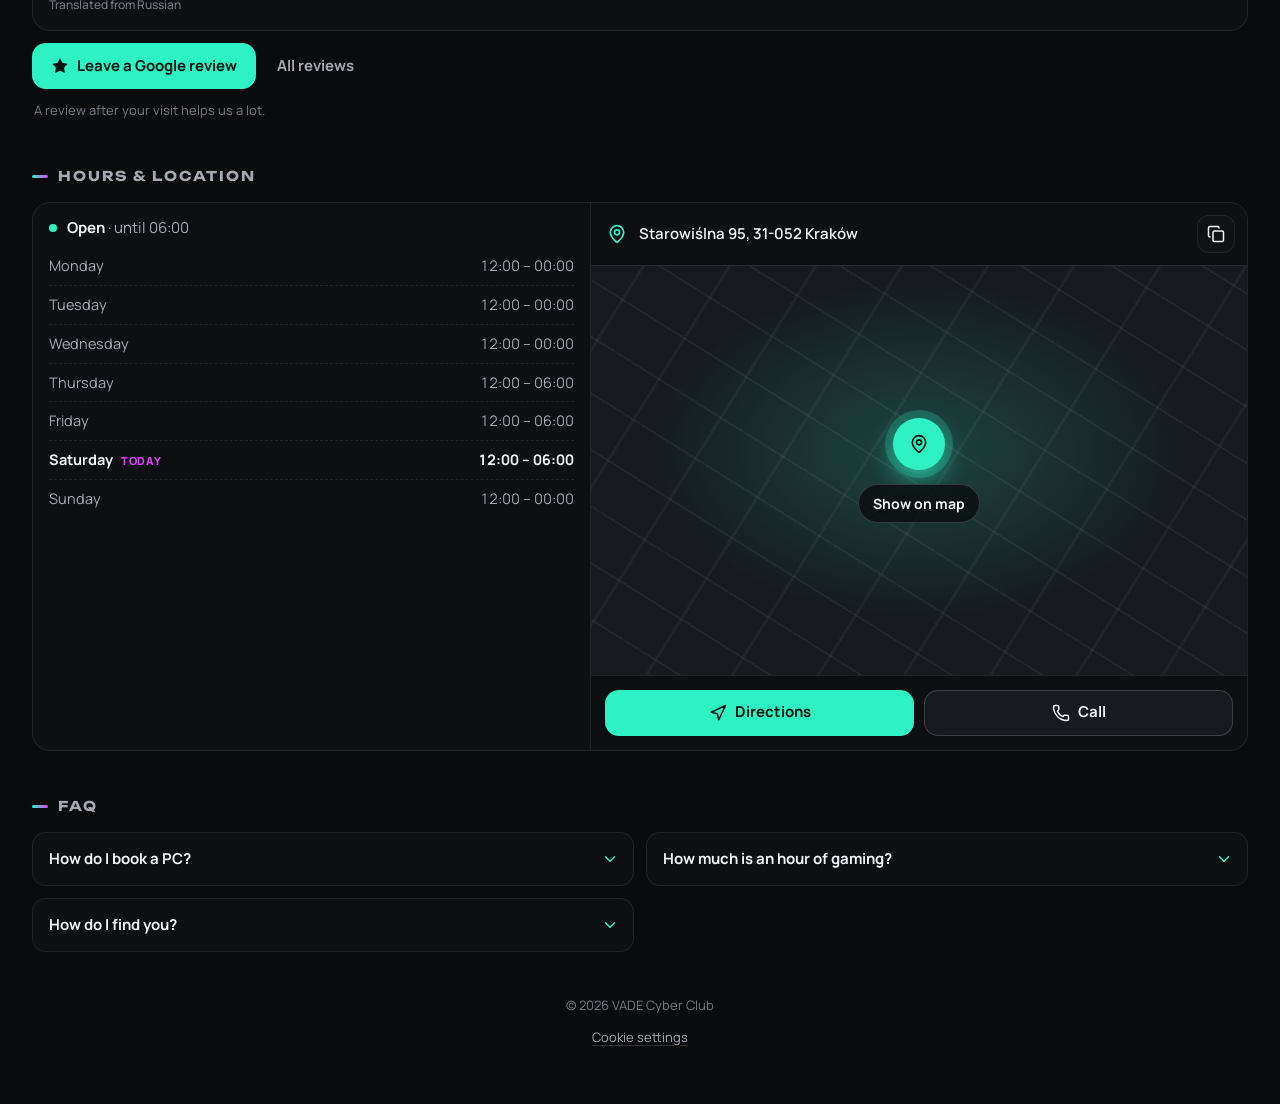
==== commit 1c4a2c52: "feat: enhance navigation and layout for improved user experience - Added new navigation labels and m" ====
--- a/vade/index.html
+++ b/vade/index.html
@@ -91,20 +91,36 @@
     <symbol id="i-star" viewBox="0 0 24 24"><path fill="currentColor" d="M11.525 2.295a.53.53 0 0 1 .95 0l2.31 4.679a2.123 2.123 0 0 0 1.595 1.16l5.166.756a.53.53 0 0 1 .294.904l-3.736 3.638a2.123 2.123 0 0 0-.611 1.878l.882 5.14a.53.53 0 0 1-.771.56l-4.618-2.428a2.122 2.122 0 0 0-1.973 0L6.396 21.01a.53.53 0 0 1-.77-.56l.881-5.139a2.122 2.122 0 0 0-.611-1.879L2.16 9.795a.53.53 0 0 1 .294-.906l5.165-.755a2.122 2.122 0 0 0 1.597-1.16z"/></symbol>
     <symbol id="i-chevron-down" viewBox="0 0 24 24" fill="none" stroke="currentColor" stroke-width="2" stroke-linecap="round" stroke-linejoin="round"><path d="m6 9 6 6 6-6"/></symbol>
     <symbol id="i-close" viewBox="0 0 24 24" fill="none" stroke="currentColor" stroke-width="2" stroke-linecap="round" stroke-linejoin="round"><path d="M18 6 6 18"/> <path d="m6 6 12 12"/></symbol>
+    <symbol id="i-menu" viewBox="0 0 24 24" fill="none" stroke="currentColor" stroke-width="2" stroke-linecap="round" stroke-linejoin="round"><line x1="4" x2="20" y1="6" y2="6"/><line x1="4" x2="20" y1="12" y2="12"/><line x1="4" x2="20" y1="18" y2="18"/></symbol>
     <symbol id="i-map" viewBox="0 0 24 24" fill="none" stroke="currentColor" stroke-width="2" stroke-linecap="round" stroke-linejoin="round"><polygon points="3 6 9 3 15 6 21 3 21 18 15 21 9 18 3 21"/><line x1="9" x2="9" y1="3" y2="18"/><line x1="15" x2="15" y1="6" y2="21"/></symbol>
     <symbol id="i-layout-grid" viewBox="0 0 24 24" fill="none" stroke="currentColor" stroke-width="2" stroke-linecap="round" stroke-linejoin="round"><rect width="7" height="7" x="3" y="3" rx="1"/><rect width="7" height="7" x="14" y="3" rx="1"/><rect width="7" height="7" x="14" y="14" rx="1"/><rect width="7" height="7" x="3" y="14" rx="1"/></symbol>
   </svg>
   <div class="bg" aria-hidden="true"></div>
 
-  <div class="page">
-    <header class="hero">
-      <!-- Верхня панель: «Поділитися» та перемикач мов (кнопки мов створює app.js зі списку languages у config.js) -->
-      <div class="topbar">
-        <button class="icon-btn" type="button" id="shareBtn" aria-label="Udostępnij stronę" hidden><svg class="ico" aria-hidden="true"><use href="#i-share-2"></use></svg></button>
+  <!-- Адаптивна шапка: горизонтальне меню на ПК/ноутбуці, бургер-меню на планшеті/телефоні -->
+  <header class="site-header" id="siteHeader">
+    <div class="site-header__inner">
+      <a class="brand" href="#top" id="brandLink">
+        <img class="brand__logo" src="assets/logo.svg" alt="" width="34" height="34" decoding="async">
+        <span class="brand__name">VADE</span>
+      </a>
+      <nav class="site-nav" id="siteNav" aria-label="Nawigacja"></nav>
+      <div class="site-header__actions">
         <div class="lang-switch" id="langSwitch" role="group" aria-label="Język" hidden></div>
+        <button class="icon-btn icon-btn--header" type="button" id="shareBtn" aria-label="Udostępnij stronę" hidden><svg class="ico" aria-hidden="true"><use href="#i-share-2"></use></svg></button>
+        <a class="header-cta" id="headerBook" hidden></a>
+        <button class="icon-btn icon-btn--header nav-burger" type="button" id="navToggle" aria-label="Menu" aria-expanded="false" aria-controls="navDrawer"><svg class="ico" aria-hidden="true"><use href="#i-menu"></use></svg></button>
       </div>
+    </div>
+  </header>
+
+  <div class="nav-backdrop" id="navBackdrop" hidden></div>
+  <aside class="nav-drawer" id="navDrawer" aria-hidden="true" hidden></aside>
+
+  <div class="page" id="top">
+    <section class="hero" aria-label="VADE">
       <div class="hero__body" id="hero"></div>
-    </header>
+    </section>
     <main id="main">
       <noscript><p class="noscript">Włącz JavaScript, aby zobaczyć wszystkie linki. · Enable JavaScript to see all links.</p></noscript>
     </main>
@@ -113,6 +129,8 @@
 
   <!-- Панель «Trasa / Zarezerwuj» унизу екрана на телефоні (кнопки створює app.js) -->
   <nav class="actionbar" id="actionBar" aria-label="Szybkie akcje" hidden></nav>
+  <!-- Компактна нижня картка ПК на смартфонах при тапі по карті -->
+  <div class="pc-sheet" id="pcSheet" role="region" aria-live="polite" hidden></div>
   <div class="consent" id="consent" role="region" aria-label="Ustawienia cookie" hidden></div>
   <dialog class="sheet" id="share" aria-labelledby="shareTitle"></dialog>
   <div class="toast" id="toast" role="status" aria-live="polite"></div>
--- a/vade/styles.css
+++ b/vade/styles.css
@@ -32,6 +32,7 @@
 html {
   -webkit-text-size-adjust: 100%;
   text-size-adjust: 100%;
+  overflow-x: clip;
 }
 
 body {
@@ -43,7 +44,12 @@
   font: 400 16px/1.5 var(--font-body);
   -webkit-font-smoothing: antialiased;
   -webkit-tap-highlight-color: transparent;
-  overflow-x: hidden;
+  overflow-x: clip;
+}
+
+html.nav-open,
+body.nav-open {
+  overflow: hidden;
 }
 
 [hidden] {
@@ -115,39 +121,58 @@
   }
 }
 
-/* Затемнення поверх фону: текст і кнопки завжди чіткі.
-   Комп'ютер: темніше за колонкою з кнопками, по боках зал видно краще. */
+/* Затемнення поверх фону: текст, карта й картки завжди чіткі на будь-якій ширині */
 .bg::after {
   content: "";
   position: absolute;
   inset: 0;
   background:
-    linear-gradient(to bottom, rgba(10, 11, 13, 0.4), transparent 24%, transparent 74%, rgba(10, 11, 13, 0.6)),
-    linear-gradient(
-      90deg,
-      rgba(10, 11, 13, 0.12) calc(50% - 380px),
-      rgba(10, 11, 13, 0.66) calc(50% - 250px),
-      rgba(10, 11, 13, 0.66) calc(50% + 250px),
-      rgba(10, 11, 13, 0.12) calc(50% + 380px)
-    );
-}
-
-/* Телефон: колонка займає всю ширину, тож фон видно лише вгорі за шапкою; нижче він поступово гасне */
-@media (max-width: 560px) {
+    linear-gradient(to bottom, rgba(10, 11, 13, 0.52), rgba(10, 11, 13, 0.42) 28%, rgba(10, 11, 13, 0.58) 72%, rgba(10, 11, 13, 0.82)),
+    radial-gradient(960px 680px at 50% 30%, rgba(10, 11, 13, 0.32), rgba(10, 11, 13, 0.72) 100%);
+}
+
+/* Телефон: верх трохи світліший, нижче фон плавно затемнюється для кращої читабельності */
+@media (max-width: 767px) {
   .bg::after {
     background:
-      radial-gradient(240px 190px at 50% 200px, rgba(10, 11, 13, 0.46), transparent 100%),
-      linear-gradient(to bottom, rgba(10, 11, 13, 0.14) 0, rgba(10, 11, 13, 0.32) 34%, rgba(10, 11, 13, 0.84) 58%, rgba(10, 11, 13, 0.95) 100%);
-  }
-}
-
-/* ---------- Каркас ---------- */
+      radial-gradient(260px 210px at 50% 180px, rgba(10, 11, 13, 0.44), transparent 100%),
+      linear-gradient(to bottom, rgba(10, 11, 13, 0.28) 0, rgba(10, 11, 13, 0.48) 32%, rgba(10, 11, 13, 0.84) 58%, rgba(10, 11, 13, 0.95) 100%);
+  }
+}
+
+/* ---------- Каркас (4 категорії екранів) ---------- */
 
 .page {
   position: relative;
-  max-width: 480px;
+  width: 100%;
+  max-width: 1280px;
   margin: 0 auto;
-  padding: 16px 16px calc(32px + env(safe-area-inset-bottom));
+  padding: clamp(14px, 2.2vw, 28px) clamp(14px, 2.5vw, 32px) calc(clamp(32px, 4vw, 64px) + env(safe-area-inset-bottom));
+}
+
+@media (max-width: 1279px) {
+  .page {
+    max-width: 1120px;
+  }
+}
+
+@media (max-width: 1023px) {
+  .page {
+    max-width: 920px;
+  }
+}
+
+@media (max-width: 767px) {
+  .page {
+    max-width: 100%;
+    padding: 12px 14px calc(32px + env(safe-area-inset-bottom));
+  }
+}
+
+@media (max-width: 390px) {
+  .page {
+    padding: 10px 12px calc(32px + env(safe-area-inset-bottom));
+  }
 }
 
 .rise {
@@ -785,17 +810,18 @@
 /* ---------- Секції ---------- */
 
 .section {
-  margin-top: 40px;
+  margin-top: clamp(28px, 3.8vw, 52px);
+  scroll-margin-top: 78px;
 }
 
 .section__title {
   display: flex;
   align-items: center;
   gap: 10px;
-  margin: 0 0 14px;
+  margin: 0 0 clamp(12px, 1.4vw, 18px);
   color: var(--muted);
-  font: 700 12.5px/1 var(--font-display);
-  letter-spacing: 0.16em;
+  font: 700 clamp(11.5px, 1.1vw, 13.5px) / 1.1 var(--font-display);
+  letter-spacing: 0.15em;
   text-transform: uppercase;
 }
 
@@ -813,20 +839,20 @@
   font-size: 13px;
 }
 
-/* ---------- Галерея ---------- */
+/* ---------- Галерея (карусель на смартфоні, адаптивна сітка на планшеті/ПК) ---------- */
 
 .carousel__rail {
   position: relative;
   display: flex;
-  align-items: flex-start; /* кожен слайд — своєї висоти, а висоту стрічки підганяє app.js під активний */
+  align-items: stretch;
   gap: 12px;
-  margin: 0 -16px;
-  padding: 0 16px;
+  margin: 0 -14px;
+  padding: 0 14px;
   overflow-x: auto;
   overflow-y: hidden;
-  transition: height 0.3s ease;
+  transition: height 0.25s ease;
   scroll-snap-type: x mandatory;
-  scroll-padding: 0 16px;
+  scroll-padding: 0 14px;
   overscroll-behavior-x: contain;
   scrollbar-width: none;
 }
@@ -838,28 +864,50 @@
 .slide {
   position: relative;
   flex: 0 0 86%;
+  aspect-ratio: 4 / 3;
   margin: 0;
   overflow: hidden;
   border: 1px solid var(--border);
   border-radius: var(--radius);
-  background: #000;
+  background: #0d1016;
   scroll-snap-align: center;
 }
 
-/* Заглушка без фото позиціонована absolute і своєї висоти не має — їй лишаємо 4:3 */
-.slide:has(> .slide__ph) {
-  aspect-ratio: 4 / 3;
-}
-
-/* Висоту задає саме фото/відео (вертикальне — вищий слайд). Дуже високі обмежені 75vh:
-   тоді contain показує їх повністю з полями по боках, без розтягування */
+/* Пропорції 4:3 + object-fit: cover — фото та відео не розтягуються й не ламають сітку */
 .slide img,
 .slide video {
   display: block;
   width: 100%;
-  height: auto;
-  max-height: 75vh;
-  object-fit: contain;
+  height: 100%;
+  object-fit: cover;
+}
+
+@media (min-width: 768px) {
+  .carousel__rail {
+    display: grid;
+    grid-template-columns: repeat(2, minmax(0, 1fr));
+    gap: 14px;
+    margin: 0;
+    padding: 0;
+    overflow: visible;
+    scroll-snap-type: none;
+  }
+
+  .slide {
+    flex: none;
+    width: 100%;
+  }
+
+  .carousel__nav {
+    display: none;
+  }
+}
+
+@media (min-width: 1024px) {
+  .carousel__rail {
+    grid-template-columns: repeat(auto-fit, minmax(240px, 1fr));
+    gap: 16px;
+  }
 }
 
 .slide figcaption {
@@ -2242,16 +2290,11 @@
   color: color-mix(in srgb, var(--accent-2) 72%, #fff);
 }
 
-/* Інтерактивна 2D-карта залу (SVG) */
+/* Інтерактивна 2D-карта залу (SVG без зовнішньої «коробки» — контур задають архітектурні стіни) */
 .club-map {
   position: relative;
-  overflow: hidden;
-  border: 1px solid var(--border-strong);
-  border-radius: var(--radius);
-  background: rgba(12, 14, 19, 0.88);
-  box-shadow:
-    inset 0 1px 0 rgba(255, 255, 255, 0.05),
-    0 18px 40px -24px rgba(0, 0, 0, 0.9);
+  padding: 2px 0;
+  background: transparent;
 }
 
 .club-map__viewport {
@@ -2274,116 +2317,142 @@
 .club-map__svg {
   display: block;
   width: 100%;
+  max-width: 1040px;
   height: auto;
+  margin: 0 auto;
   user-select: none;
   -webkit-user-select: none;
 }
 
 .club-map__hint {
   display: none;
-  margin: 0;
-  padding: 0 12px 8px;
-  color: var(--faint);
-  font-size: 11.5px;
-  font-weight: 600;
-  text-align: right;
-  transition: opacity 0.25s;
+  margin: 0 0 8px;
+  padding: 5px 12px;
+  border: 1px solid color-mix(in srgb, var(--accent) 28%, transparent);
+  border-radius: 999px;
+  background: color-mix(in srgb, var(--accent) 10%, rgba(17, 19, 23, 0.85));
+  color: var(--accent);
+  font-size: 12px;
+  font-weight: 700;
+  text-align: center;
+  width: fit-content;
+  margin-inline: auto;
 }
 
 .club-map.is-scrolled .club-map__hint {
-  opacity: 0.35;
-}
-
-@media (max-width: 499px) {
+  display: none !important;
+}
+
+/* Ноутбук (1024–1279px або невисокі екрани 1366×768): компактніша карта, щоб уміщатися по висоті */
+@media (min-width: 1024px) and (max-width: 1279px), (min-width: 1024px) and (max-height: 820px) {
   .club-map__svg {
-    min-width: 520px;
+    max-width: min(760px, 100%);
+  }
+}
+
+/* Планшет (768–1023px): вписується по ширині контейнера */
+@media (min-width: 768px) and (max-width: 1023px) {
+  .club-map__svg {
+    max-width: 100%;
+    min-width: 0;
+  }
+}
+
+/* Смартфон (<= 767px): комфортна мінімальна ширина 640px + плавний горизонтальний скрол */
+@media (max-width: 767px) {
+  .club-map__svg {
+    min-width: 640px;
+    max-width: none;
   }
 
   .club-map__hint {
     display: block;
   }
-}
-
-/* Елементи інтер'єру всередині SVG */
+
+  .club-map__tooltip {
+    display: none !important;
+  }
+}
+
+/* Архітектура всередині SVG */
 .map-floor {
-  fill: rgba(13, 16, 22, 0.94);
-}
-
-.map-zone-fill {
-  fill: rgba(255, 255, 255, 0.018);
-}
-
-.map-zone-fill--stream {
-  fill: rgba(224, 64, 251, 0.065);
-}
-
-.map-desk {
-  stroke: rgba(255, 255, 255, 0.12);
-  stroke-width: 2;
-  stroke-linecap: round;
+  fill: rgba(14, 18, 27, 0.88);
 }
 
 .map-wall {
   fill: none;
-  stroke: rgba(255, 255, 255, 0.24);
+  stroke: #2a3448;
+  stroke-width: 7;
+  stroke-linecap: square;
+  stroke-linejoin: miter;
+}
+
+.map-wall--inner {
+  stroke: #263144;
+  stroke-width: 5.5;
+}
+
+/* Тонкі акуратні рамки зон навколо груп столів */
+.map-zbox__rect {
+  fill: rgba(255, 255, 255, 0.012);
+  stroke: rgba(148, 163, 184, 0.24);
+  stroke-width: 1;
+}
+
+.map-zbox__mask {
+  fill: #0e121b;
+}
+
+.map-zbox__label {
+  fill: rgba(148, 163, 184, 0.65);
+  font: 700 9.5px/1 var(--font-body);
+  letter-spacing: 0.06em;
+}
+
+.map-zbox--stream .map-zbox__rect {
+  fill: rgba(224, 64, 251, 0.055);
+  stroke: rgba(224, 64, 251, 0.45);
+}
+
+.map-zbox--stream .map-zbox__label {
+  fill: rgba(224, 64, 251, 0.9);
+}
+
+/* Мінімалістичні орієнтири (Вхід, Адмін + вогнегасник, WC) */
+.map-entrance-glow {
+  stroke: var(--accent);
+  stroke-width: 4;
+  stroke-linecap: round;
+  filter: drop-shadow(0 0 6px var(--accent));
+}
+
+.map-entrance-arrow {
+  fill: none;
+  stroke: var(--accent);
+  stroke-width: 3;
+  stroke-linecap: round;
+  stroke-linejoin: round;
+}
+
+.map-landmark__ico {
+  fill: none;
+  stroke: rgba(203, 213, 225, 0.65);
   stroke-width: 2;
   stroke-linecap: round;
   stroke-linejoin: round;
 }
 
-.map-wall--outer {
-  stroke: rgba(255, 255, 255, 0.3);
-  stroke-width: 2.2;
-}
-
-.map-wall--stream {
-  stroke: rgba(224, 64, 251, 0.55);
-}
-
-.map-room-box {
-  fill: rgba(255, 255, 255, 0.025);
-  stroke: rgba(255, 255, 255, 0.18);
-  stroke-width: 1.5;
-}
-
-.map-admin-bar {
-  stroke: var(--accent);
-  stroke-opacity: 0.55;
-  stroke-width: 2.4;
-  stroke-linecap: round;
-}
-
-.map-door-gap {
-  stroke: rgba(13, 16, 22, 0.96);
-  stroke-width: 3.5;
-}
-
-.map-entrance-glow {
-  stroke: var(--accent);
-  stroke-width: 3;
-  stroke-linecap: round;
-  filter: drop-shadow(0 0 6px var(--accent));
-}
-
-.map-entrance-arrow {
-  fill: none;
-  stroke: var(--accent);
-  stroke-width: 2.2;
+.map-extinguisher {
+  fill: rgba(255, 77, 133, 0.14);
+  stroke: rgba(255, 112, 136, 0.72);
+  stroke-width: 1.9;
   stroke-linecap: round;
   stroke-linejoin: round;
 }
 
-.map-landmark__ico {
-  fill: none;
-  stroke: rgba(244, 245, 250, 0.56);
-  stroke-width: 1.6;
-  stroke-linecap: round;
-  stroke-linejoin: round;
-}
-
 .map-landmark__label {
-  fill: rgba(244, 245, 250, 0.55);
-  font: 700 9.5px/1 var(--font-display);
+  fill: rgba(148, 163, 184, 0.72);
+  font: 700 10px/1 var(--font-body);
   letter-spacing: 0.08em;
   text-transform: uppercase;
 }
@@ -2392,36 +2461,29 @@
   fill: var(--accent);
 }
 
-.map-zone-label {
-  fill: rgba(255, 255, 255, 0.22);
-  font: 700 10px/1 var(--font-display);
-  letter-spacing: 0.18em;
-  text-transform: uppercase;
+/* Неактивні слоти (8, 9, 10, 11, 20, 21, 22 — коли їх немає в API): приглушений темно-сірий монітор із ледь видимим номером, без клікабельності */
+.map-pc-inactive {
   pointer-events: none;
 }
 
-.map-zone-label--stream {
-  fill: rgba(224, 64, 251, 0.85);
-  letter-spacing: 0.16em;
-}
-
-/* Неактивні слоти (відсутні у відповіді API) — пунктирний контур без клікабельності */
-.map-pc-ghost {
-  pointer-events: none;
-}
-
-.map-pc-ghost__screen {
-  fill: rgba(255, 255, 255, 0.012);
-  stroke: rgba(255, 255, 255, 0.14);
-  stroke-width: 1.2;
-  stroke-dasharray: 3 3;
-}
-
-.map-pc-ghost__led {
-  fill: none;
-  stroke: rgba(255, 255, 255, 0.1);
-  stroke-width: 1;
-  stroke-dasharray: 2 2;
+.map-pc-inactive__screen {
+  fill: rgba(22, 27, 38, 0.62);
+  stroke: rgba(100, 116, 139, 0.34);
+  stroke-width: 1.5;
+}
+
+.map-pc-inactive__num {
+  fill: rgba(148, 163, 184, 0.42);
+  font: 700 16px/1 var(--font-body);
+  font-variant-numeric: tabular-nums;
+}
+
+.map-pc-inactive__neck {
+  fill: rgba(100, 116, 139, 0.24);
+}
+
+.map-pc-inactive__led {
+  fill: rgba(100, 116, 139, 0.28);
 }
 
 /* Інтерактивні іконки моніторів ПК */
@@ -2439,7 +2501,7 @@
 .map-pc__ring {
   fill: none;
   stroke: var(--pc-c);
-  stroke-width: 2;
+  stroke-width: 2.5;
   opacity: 0;
   transition: opacity 0.18s ease;
 }
@@ -2447,26 +2509,26 @@
 .map-pc__screen {
   fill: var(--pc-fill);
   stroke: var(--pc-c);
-  stroke-width: 1.5;
+  stroke-width: 2;
   transition: fill 0.18s ease, stroke-width 0.18s ease, filter 0.18s ease;
 }
 
 .map-pc__glint {
-  stroke: rgba(255, 255, 255, 0.14);
-  stroke-width: 1.2;
+  stroke: rgba(255, 255, 255, 0.16);
+  stroke-width: 1.4;
   stroke-linecap: round;
   pointer-events: none;
 }
 
 .map-pc__num {
   fill: var(--text);
-  font: 800 12.5px/1 var(--font-display);
+  font: 800 17px/1 var(--font-body);
   font-variant-numeric: tabular-nums;
   pointer-events: none;
 }
 
 .map-pc__neck {
-  fill: rgba(255, 255, 255, 0.2);
+  fill: rgba(255, 255, 255, 0.22);
   pointer-events: none;
 }
 
@@ -2478,31 +2540,35 @@
 
 .map-pc--free {
   --pc-c: var(--ok);
-  --pc-fill: rgba(46, 242, 196, 0.13);
+  --pc-fill: rgba(46, 242, 196, 0.16);
+}
+
+.map-pc--free .map-pc__screen {
+  filter: drop-shadow(0 0 6px rgba(46, 242, 196, 0.32));
 }
 
 .map-pc--free .map-pc__led {
-  filter: drop-shadow(0 0 4px rgba(46, 242, 196, 0.8));
+  filter: drop-shadow(0 0 5px rgba(46, 242, 196, 0.85));
 }
 
 .map-pc--busy {
   --pc-c: var(--bad);
-  --pc-fill: rgba(255, 77, 133, 0.12);
+  --pc-fill: rgba(255, 77, 133, 0.15);
 }
 
 .map-pc--busy .map-pc__num {
-  fill: rgba(244, 245, 250, 0.84);
+  fill: rgba(244, 245, 250, 0.88);
 }
 
 .map-pc--maintenance {
   --pc-c: #ffb547;
-  --pc-fill: rgba(255, 181, 71, 0.11);
+  --pc-fill: rgba(255, 181, 71, 0.14);
 }
 
 .map-pc--offline {
-  --pc-c: #525864;
-  --pc-fill: rgba(24, 27, 34, 0.72);
-  opacity: 0.58;
+  --pc-c: #525b6c;
+  --pc-fill: rgba(22, 27, 38, 0.72);
+  opacity: 0.62;
 }
 
 .map-pc--offline .map-pc__num {
@@ -2511,8 +2577,8 @@
 
 .map-pc:hover .map-pc__screen,
 .map-pc:focus-visible .map-pc__screen {
-  stroke-width: 2.1;
-  filter: drop-shadow(0 0 8px var(--pc-c));
+  stroke-width: 2.6;
+  filter: drop-shadow(0 0 10px var(--pc-c));
 }
 
 .map-pc:focus-visible .map-pc__ring {
@@ -2521,12 +2587,12 @@
 
 .map-pc.is-selected .map-pc__ring {
   opacity: 1;
-  filter: drop-shadow(0 0 8px var(--ok));
+  filter: drop-shadow(0 0 10px var(--ok));
 }
 
 .map-pc.is-selected .map-pc__screen {
-  fill: rgba(46, 242, 196, 0.28);
-  stroke-width: 2.2;
+  fill: rgba(46, 242, 196, 0.3);
+  stroke-width: 2.8;
 }
 
 /* Плаваюча підказка (Tooltip) */
@@ -2792,10 +2858,9 @@
   --c: #ffb547;
 }
 
-/* На широкому екрані плитки й карта ПК — таке саме «скло», як інші картки */
+/* На широкому екрані плитки й елементи керування — таке саме «скло», як інші картки */
 @media (min-width: 700px) {
   @supports ((-webkit-backdrop-filter: blur(1px)) or (backdrop-filter: blur(1px))) {
-    .club-map,
     .pcs__toggle,
     .pcs__zpill {
       background-color: rgba(14, 16, 22, 0.72);
@@ -2810,3 +2875,736 @@
     }
   }
 }
+
+/* =========================================================================
+   Повна адаптація під усі пристрої:
+   Великий ПК (>=1280px) · Ноутбук (1024–1279px) · Планшет (768–1023px) · Смартфон (<=767px, <=390px)
+   ========================================================================= */
+
+/* ---------- Адаптивна шапка (Header) + горизонтальна навігація ---------- */
+
+.site-header {
+  position: sticky;
+  top: 0;
+  z-index: 45;
+  border-bottom: 1px solid var(--border);
+  background: rgba(10, 11, 13, 0.84);
+  -webkit-backdrop-filter: blur(14px) saturate(1.25);
+  backdrop-filter: blur(14px) saturate(1.25);
+}
+
+.site-header__inner {
+  display: flex;
+  align-items: center;
+  justify-content: space-between;
+  gap: clamp(8px, 1.5vw, 20px);
+  width: 100%;
+  max-width: 1280px;
+  min-height: 62px;
+  margin: 0 auto;
+  padding: 8px clamp(12px, 2.5vw, 32px);
+}
+
+@media (max-width: 1279px) {
+  .site-header__inner {
+    max-width: 1120px;
+  }
+}
+
+@media (max-width: 1023px) {
+  .site-header__inner {
+    max-width: 920px;
+  }
+}
+
+.brand {
+  display: inline-flex;
+  align-items: center;
+  gap: 10px;
+  flex: none;
+  min-height: 44px;
+  color: var(--text);
+  text-decoration: none;
+}
+
+.brand__logo {
+  display: block;
+  width: 34px;
+  height: 34px;
+  border-radius: 10px;
+  object-fit: cover;
+}
+
+.brand__name {
+  font: 800 clamp(15px, 1.5vw, 18px) / 1 var(--font-display);
+  letter-spacing: 0.08em;
+}
+
+.site-nav {
+  display: none;
+  align-items: center;
+  gap: 4px;
+  min-width: 0;
+}
+
+.site-nav__link {
+  padding: 8px 12px;
+  border-radius: 10px;
+  color: var(--muted);
+  font-size: 13.5px;
+  font-weight: 700;
+  text-decoration: none;
+  white-space: nowrap;
+  transition: color 0.15s, background 0.15s;
+}
+
+.site-nav__link:hover {
+  background: rgba(255, 255, 255, 0.06);
+  color: var(--text);
+}
+
+.site-header__actions {
+  display: flex;
+  align-items: center;
+  gap: 8px;
+  flex: none;
+}
+
+.site-header .lang-switch {
+  margin-left: 0;
+}
+
+.icon-btn--header {
+  width: 44px;
+  height: 44px;
+  border-radius: 12px;
+}
+
+.header-cta {
+  display: inline-flex;
+  align-items: center;
+  justify-content: center;
+  gap: 7px;
+  min-height: 44px;
+  padding: 0 15px;
+  border-radius: 12px;
+  background: linear-gradient(135deg, var(--accent) 0%, var(--accent-deep) 100%);
+  box-shadow: 0 8px 22px -10px var(--accent);
+  color: var(--on-accent);
+  font-size: 13.5px;
+  font-weight: 800;
+  text-decoration: none;
+  white-space: nowrap;
+  transition: transform 0.15s, filter 0.15s;
+}
+
+.header-cta:hover {
+  filter: brightness(1.08);
+}
+
+.header-cta:active {
+  transform: scale(0.97);
+}
+
+.header-cta .ico {
+  width: 17px;
+  height: 17px;
+}
+
+.header-cta__short {
+  display: none;
+}
+
+.nav-burger {
+  display: inline-grid;
+}
+
+@media (min-width: 1024px) {
+  .site-nav {
+    display: flex;
+  }
+
+  .nav-burger {
+    display: none;
+  }
+}
+
+/* На планшетах і телефонах: мови переїжджають у бургер-меню, щоб шапка лишалася чистою */
+@media (max-width: 1023px) {
+  .site-header .lang-switch {
+    display: none;
+  }
+}
+
+@media (max-width: 767px) {
+  .site-header__inner {
+    min-height: 58px;
+    padding: 7px 12px;
+  }
+
+  #shareBtn {
+    display: none;
+  }
+}
+
+@media (max-width: 430px) {
+  .header-cta {
+    padding: 0 12px;
+    font-size: 13px;
+  }
+
+  .header-cta__full {
+    display: none;
+  }
+
+  .header-cta__short {
+    display: inline;
+  }
+}
+
+/* ---------- Бургер-меню (Drawer + Backdrop з блокуванням скролу) ---------- */
+
+.nav-backdrop {
+  position: fixed;
+  inset: 0;
+  z-index: 60;
+  background: rgba(5, 6, 9, 0.72);
+  -webkit-backdrop-filter: blur(4px);
+  backdrop-filter: blur(4px);
+  opacity: 0;
+  transition: opacity 0.22s ease;
+}
+
+.nav-backdrop.is-open {
+  opacity: 1;
+}
+
+.nav-drawer {
+  position: fixed;
+  top: 0;
+  right: 0;
+  bottom: 0;
+  z-index: 65;
+  display: flex;
+  flex-direction: column;
+  gap: 18px;
+  width: min(340px, 88vw);
+  max-height: 100dvh;
+  padding: 14px 18px calc(22px + env(safe-area-inset-bottom));
+  overflow-y: auto;
+  overscroll-behavior: contain;
+  border-left: 1px solid var(--border-strong);
+  background: rgba(14, 16, 22, 0.98);
+  box-shadow: -18px 0 48px rgba(0, 0, 0, 0.75);
+  transform: translateX(100%);
+  transition: transform 0.24s cubic-bezier(0.2, 0.8, 0.2, 1);
+}
+
+.nav-drawer.is-open {
+  transform: translateX(0);
+}
+
+.nav-drawer__head {
+  display: flex;
+  align-items: center;
+  justify-content: space-between;
+  gap: 12px;
+  padding-bottom: 12px;
+  border-bottom: 1px solid var(--border);
+}
+
+.nav-drawer__brand {
+  display: inline-flex;
+  align-items: center;
+  gap: 10px;
+  font: 800 16px/1 var(--font-display);
+  letter-spacing: 0.08em;
+}
+
+.nav-drawer__brand img {
+  border-radius: 8px;
+}
+
+.nav-drawer__links {
+  display: grid;
+  gap: 4px;
+}
+
+.nav-drawer__link {
+  display: flex;
+  align-items: center;
+  justify-content: space-between;
+  min-height: 46px;
+  padding: 0 12px;
+  border-radius: 12px;
+  color: var(--text);
+  font-size: 16px;
+  font-weight: 700;
+  text-decoration: none;
+  transition: background 0.15s;
+}
+
+.nav-drawer__link .ico {
+  width: 18px;
+  height: 18px;
+  color: var(--faint);
+}
+
+.nav-drawer__link:hover,
+.nav-drawer__link:active {
+  background: var(--surface-2);
+}
+
+.nav-drawer__lang {
+  display: grid;
+  grid-template-columns: repeat(4, minmax(0, 1fr));
+  gap: 6px;
+  padding: 4px;
+  border: 1px solid var(--border);
+  border-radius: 14px;
+  background: var(--surface);
+}
+
+.nav-drawer__lang .lang-switch__btn {
+  min-width: 0;
+  min-height: 44px;
+  height: 44px;
+}
+
+.nav-drawer__actions {
+  display: grid;
+  gap: 10px;
+  margin-top: auto;
+  padding-top: 8px;
+}
+
+.nav-drawer__actions .btn {
+  width: 100%;
+  min-height: 48px;
+}
+
+/* ---------- Hero: 2 колонки на ПК/ноутбуці, центр на планшеті/смартфоні ---------- */
+
+.hero__body {
+  padding-top: clamp(4px, 1vw, 12px);
+}
+
+.hero-grid {
+  display: grid;
+  grid-template-columns: minmax(0, 1fr);
+  gap: 20px;
+  align-items: center;
+}
+
+.hero__logo {
+  width: clamp(72px, 8vw, 92px);
+  height: clamp(72px, 8vw, 92px);
+  margin: 0 auto 14px;
+}
+
+.hero__name {
+  font-size: clamp(28px, 4.4vw, 44px);
+}
+
+.hero__tagline {
+  font-size: clamp(14px, 1.5vw, 16.5px);
+}
+
+.hero__panel .cta,
+.hero__panel .live {
+  margin-top: 0;
+}
+
+.hero__panel .live + .cta {
+  margin-top: 12px;
+}
+
+.hero__panel .kit {
+  margin-top: 12px;
+}
+
+@media (min-width: 1024px) {
+  .hero {
+    text-align: left;
+  }
+
+  .hero-grid {
+    grid-template-columns: minmax(0, 1.15fr) minmax(0, 0.85fr);
+    gap: clamp(24px, 3vw, 48px);
+    padding: clamp(14px, 1.8vw, 24px) clamp(18px, 2.2vw, 28px);
+    border: 1px solid var(--border);
+    border-radius: 22px;
+    background: rgba(14, 16, 22, 0.62);
+    -webkit-backdrop-filter: blur(14px) saturate(1.2);
+    backdrop-filter: blur(14px) saturate(1.2);
+  }
+
+  .hero__identity {
+    display: flex;
+    align-items: center;
+    gap: 18px;
+  }
+
+  .hero__logo {
+    flex: none;
+    width: 74px;
+    height: 74px;
+    margin: 0;
+  }
+
+  .hero__name {
+    padding-left: 0;
+    font-size: clamp(28px, 2.6vw, 38px);
+  }
+
+  .hero__badges,
+  .socials {
+    justify-content: flex-start;
+  }
+
+  .socials {
+    margin-top: 14px;
+  }
+
+  .hero__panel .kit {
+    text-align: left;
+  }
+
+  .hero__panel .kit__specs,
+  .hero__panel .kit__games {
+    justify-content: flex-start;
+  }
+}
+
+/* Компактний ноутбук (1024–1279px або екрани висотою <= 820px, як 1366×768) */
+@media (min-width: 1024px) and (max-width: 1279px), (min-width: 1024px) and (max-height: 820px) {
+  .page {
+    padding-top: 12px;
+  }
+
+  .hero-grid {
+    padding: 12px 20px;
+    gap: 20px;
+  }
+
+  .hero__logo {
+    width: 60px;
+    height: 60px;
+  }
+
+  .hero__name {
+    font-size: 26px;
+  }
+
+  .socials {
+    margin-top: 10px;
+  }
+
+  .section {
+    margin-top: 22px;
+  }
+}
+
+/* Якірні переходи з урахуванням висоти липкої шапки */
+.section {
+  scroll-margin-top: 80px;
+}
+
+/* ---------- Адаптивні сітки секцій (Посилання, Зони/Тарифи, Відгуки, FAQ, Локація) ---------- */
+
+.links {
+  grid-template-columns: minmax(0, 1fr);
+}
+
+@media (min-width: 768px) {
+  .links {
+    grid-template-columns: repeat(2, minmax(0, 1fr));
+    gap: 12px;
+  }
+
+  .zones {
+    grid-template-columns: repeat(2, minmax(0, 1fr));
+    gap: 14px;
+  }
+
+  .reviews {
+    grid-template-columns: repeat(auto-fit, minmax(300px, 1fr));
+    gap: 14px;
+  }
+
+  .faq {
+    grid-template-columns: repeat(2, minmax(0, 1fr));
+    align-items: start;
+    gap: 12px;
+  }
+
+  .location-grid--split {
+    display: grid;
+    grid-template-columns: minmax(0, 0.92fr) minmax(0, 1.08fr);
+  }
+
+  .location-grid--split .location__hours {
+    border-right: 1px solid var(--border);
+  }
+
+  .location-grid--split .location__place {
+    display: flex;
+    flex-direction: column;
+  }
+
+  .location-grid--split .address {
+    border-top: 0;
+  }
+
+  .location-grid--split .map {
+    flex: 1;
+    min-height: 210px;
+  }
+}
+
+@media (min-width: 1024px) {
+  .links {
+    grid-template-columns: repeat(3, minmax(0, 1fr));
+    gap: 14px;
+  }
+}
+
+/* На смартфонах: 1-колонкові тарифи та адаптивні ціни, щоб нічого не злипалось на 360px */
+@media (max-width: 767px) {
+  .zones {
+    grid-template-columns: minmax(0, 1fr);
+  }
+
+  .zone__price {
+    font-size: clamp(22px, 6vw, 26px);
+  }
+
+  .rate__price {
+    font-size: clamp(18px, 5vw, 22px);
+  }
+
+  .pack__price {
+    font-size: clamp(24px, 6.5vw, 30px);
+  }
+
+  .pack__body {
+    flex-wrap: wrap;
+    gap: 10px;
+  }
+
+  /* Великі зручні тач-кнопки мінімум 44×44px */
+  .pcs__head {
+    flex-direction: column;
+    align-items: stretch;
+    gap: 10px;
+  }
+
+  .pcs__toggle {
+    display: grid;
+    grid-template-columns: repeat(2, minmax(0, 1fr));
+    width: 100%;
+  }
+
+  .pcs__toggle-btn {
+    justify-content: center;
+    min-height: 44px;
+    height: 44px;
+    font-size: 13px;
+  }
+
+  .pcs__zones-bar {
+    gap: 6px;
+  }
+
+  .pcs__zpill {
+    flex: 1 1 auto;
+    justify-content: center;
+    min-height: 36px;
+    padding: 6px 10px;
+    font-size: 12.5px;
+  }
+
+  .icon-btn--sm {
+    min-width: 44px;
+    min-height: 44px;
+  }
+
+  .hero__address {
+    max-width: 100%;
+    flex-wrap: wrap;
+    justify-content: center;
+    border-radius: 16px;
+    padding: 8px 12px;
+  }
+}
+
+/* ---------- Нижня картка ПК на смартфонах (<= 767px) при тапі по карті ---------- */
+
+.pc-sheet {
+  --sheet-c: var(--faint);
+  position: fixed;
+  right: 0;
+  bottom: 0;
+  left: 0;
+  z-index: 48;
+  display: grid;
+  gap: 12px;
+  padding: 14px 16px calc(16px + env(safe-area-inset-bottom));
+  border-top: 1px solid color-mix(in srgb, var(--sheet-c) 55%, var(--border-strong));
+  border-radius: 20px 20px 0 0;
+  background: rgba(14, 17, 24, 0.97);
+  box-shadow:
+    0 -16px 40px rgba(0, 0, 0, 0.8),
+    0 0 32px -16px var(--sheet-c);
+  -webkit-backdrop-filter: blur(14px);
+  backdrop-filter: blur(14px);
+  animation: sheet-up 0.22s cubic-bezier(0.2, 0.8, 0.2, 1) both;
+}
+
+.pc-sheet--free {
+  --sheet-c: var(--ok);
+}
+
+.pc-sheet--busy {
+  --sheet-c: var(--bad);
+}
+
+.pc-sheet--maintenance {
+  --sheet-c: #ffb547;
+}
+
+.pc-sheet--offline {
+  --sheet-c: var(--faint);
+}
+
+.pc-sheet__head {
+  display: flex;
+  align-items: center;
+  justify-content: space-between;
+  gap: 12px;
+}
+
+.pc-sheet__info {
+  display: flex;
+  align-items: center;
+  gap: 12px;
+  min-width: 0;
+}
+
+.pc-sheet__dot {
+  flex: none;
+  width: 11px;
+  height: 11px;
+  border-radius: 50%;
+  background: var(--sheet-c);
+  box-shadow: 0 0 12px var(--sheet-c);
+}
+
+.pc-sheet__meta {
+  display: grid;
+  gap: 2px;
+  min-width: 0;
+}
+
+.pc-sheet__title {
+  display: flex;
+  align-items: center;
+  flex-wrap: wrap;
+  gap: 8px;
+}
+
+.pc-sheet__title b {
+  font: 700 15px/1.15 var(--font-display);
+  color: var(--text);
+}
+
+.pc-sheet__badge {
+  padding: 3px 9px;
+  border-radius: 999px;
+  background: color-mix(in srgb, var(--sheet-c) 18%, transparent);
+  color: var(--sheet-c);
+  font-size: 11.5px;
+  font-weight: 800;
+}
+
+.pc-sheet__meta small {
+  color: var(--muted);
+  font-size: 13px;
+  font-weight: 600;
+}
+
+.pc-sheet__cta {
+  width: 100%;
+  min-height: 48px;
+}
+
+@media (min-width: 768px) {
+  .pc-sheet {
+    display: none !important;
+  }
+}
+
+/* ---------- Модальні вікна на мобільних (клавіатура, safe-area, вся ширина) ---------- */
+
+@media (max-width: 767px) {
+  .sheet {
+    width: 100%;
+    max-width: 100%;
+    max-height: calc(100dvh - 16px);
+    overscroll-behavior: contain;
+    border-inline: 0;
+  }
+
+  .sheet__inner {
+    padding: 12px 16px calc(24px + env(safe-area-inset-bottom));
+  }
+
+  .copy-row {
+    flex-wrap: wrap;
+  }
+
+  .copy-row input {
+    min-height: 46px;
+  }
+
+  .copy-row .btn {
+    flex: 1 0 auto;
+    min-height: 46px;
+  }
+
+  .consent {
+    right: 8px;
+    left: 8px;
+    max-width: none;
+    max-height: calc(100dvh - 24px);
+    overflow-y: auto;
+    overscroll-behavior: contain;
+  }
+
+  .actionbar {
+    right: 10px;
+    left: 10px;
+    max-width: none;
+  }
+}
+
+@media (min-width: 768px) {
+  .sheet {
+    max-width: 520px;
+    margin: auto;
+    border-bottom: 1px solid var(--border-strong);
+    border-radius: 24px;
+  }
+
+  .sheet__grab {
+    display: none;
+  }
+
+  .sheet__inner {
+    padding: 20px 22px 24px;
+  }
+
+  .actionbar {
+    display: none;
+  }
+}
